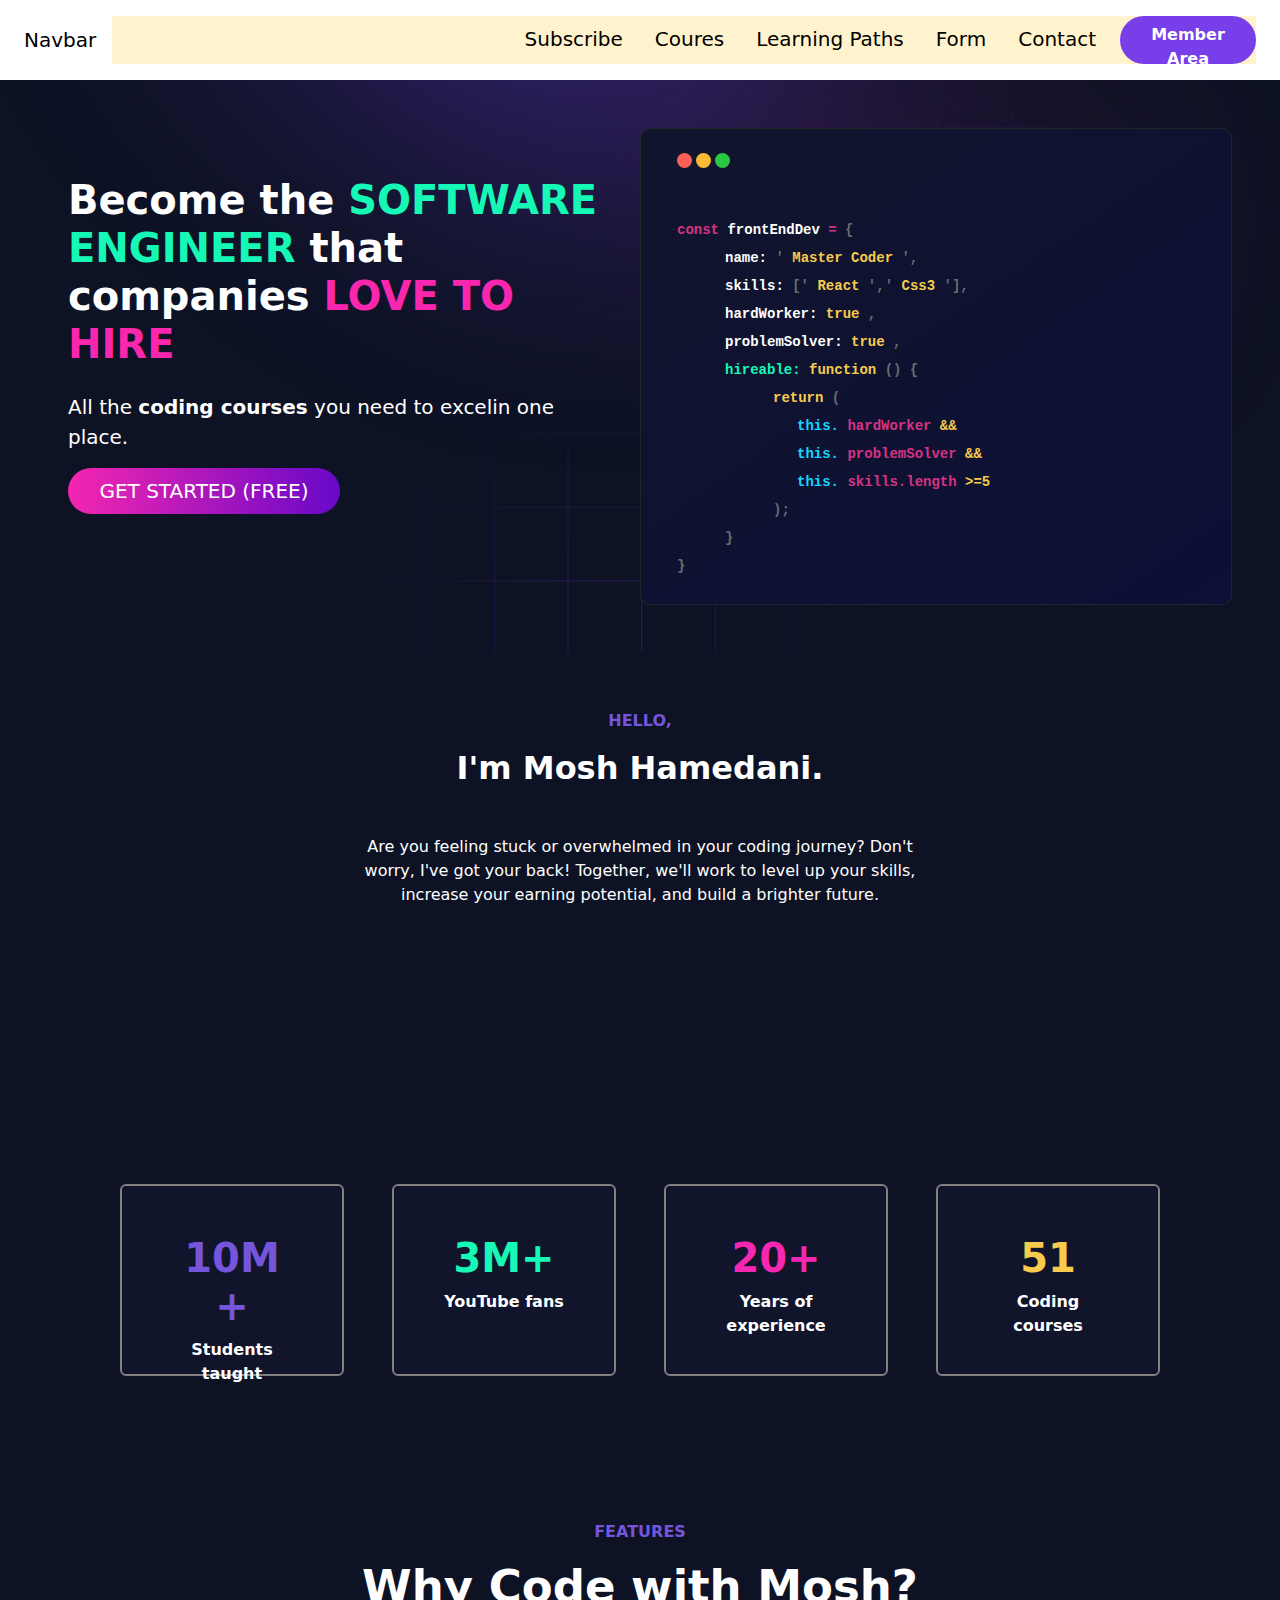
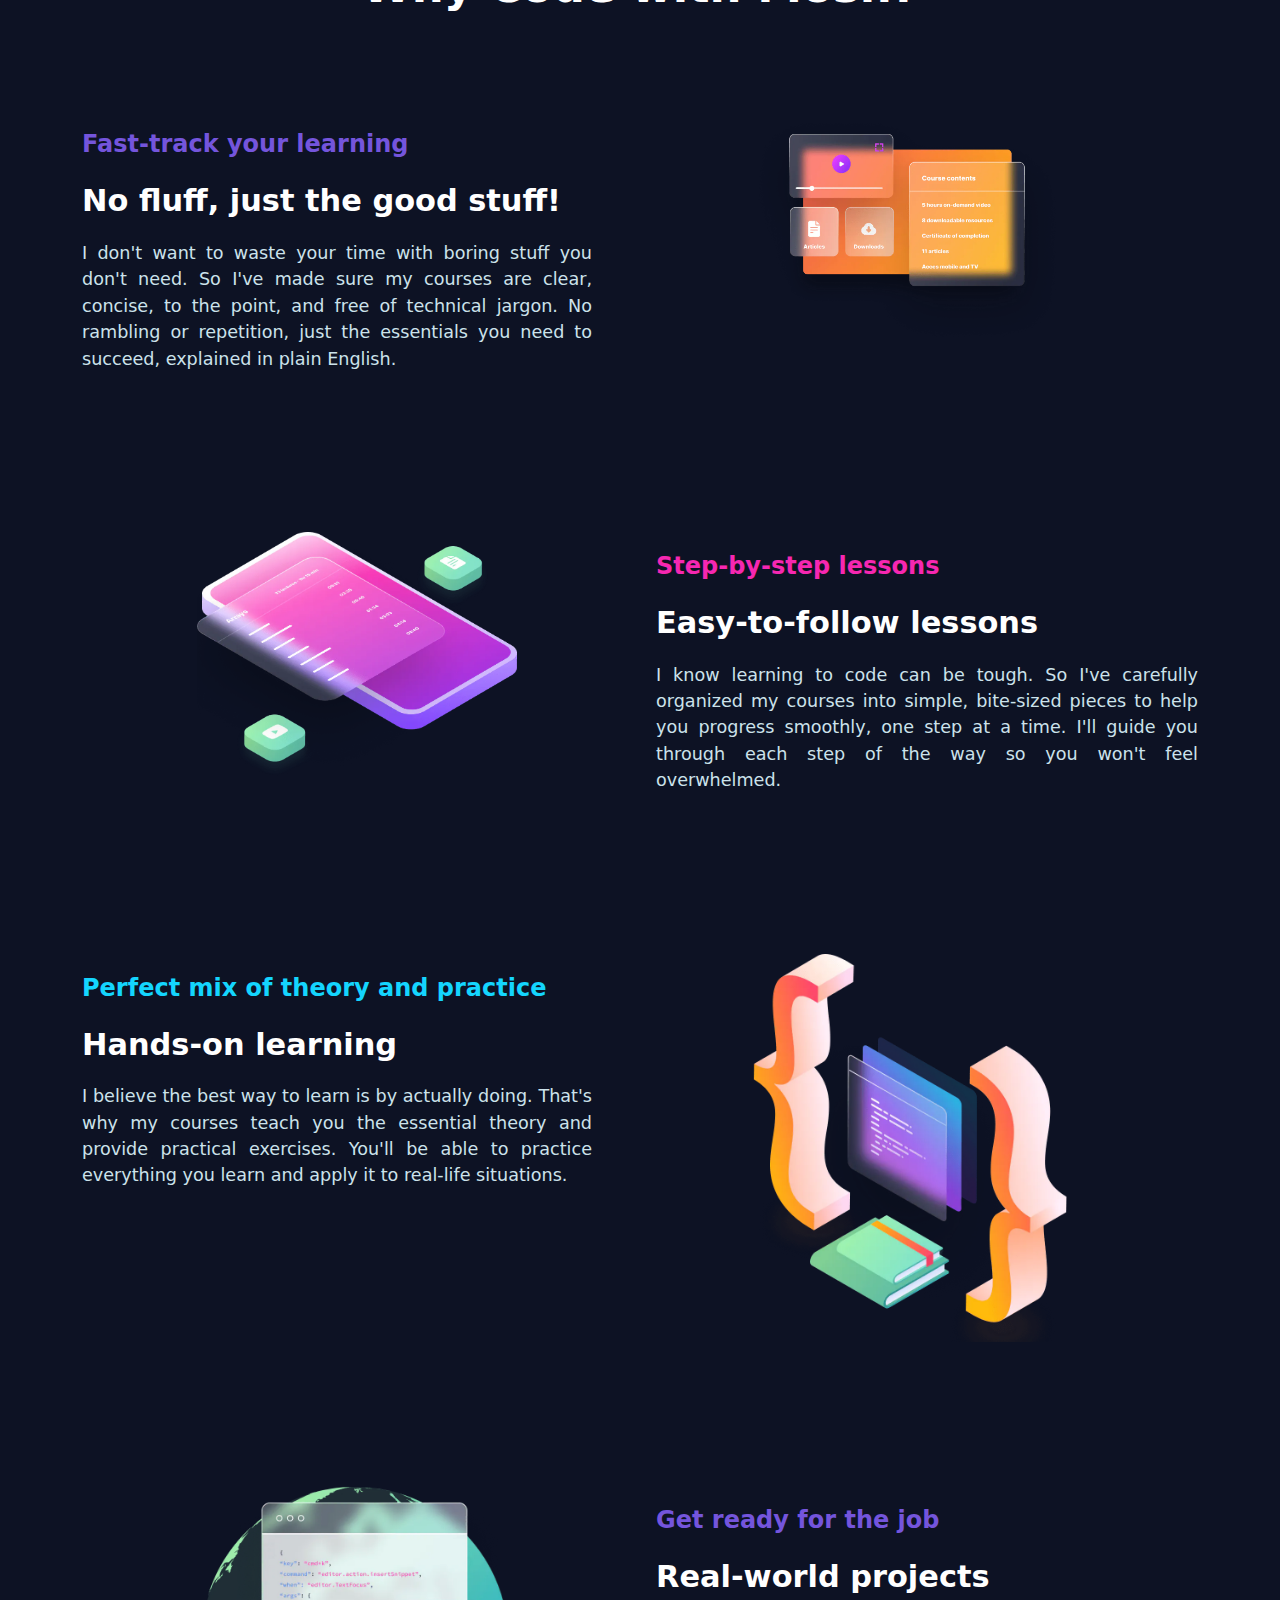
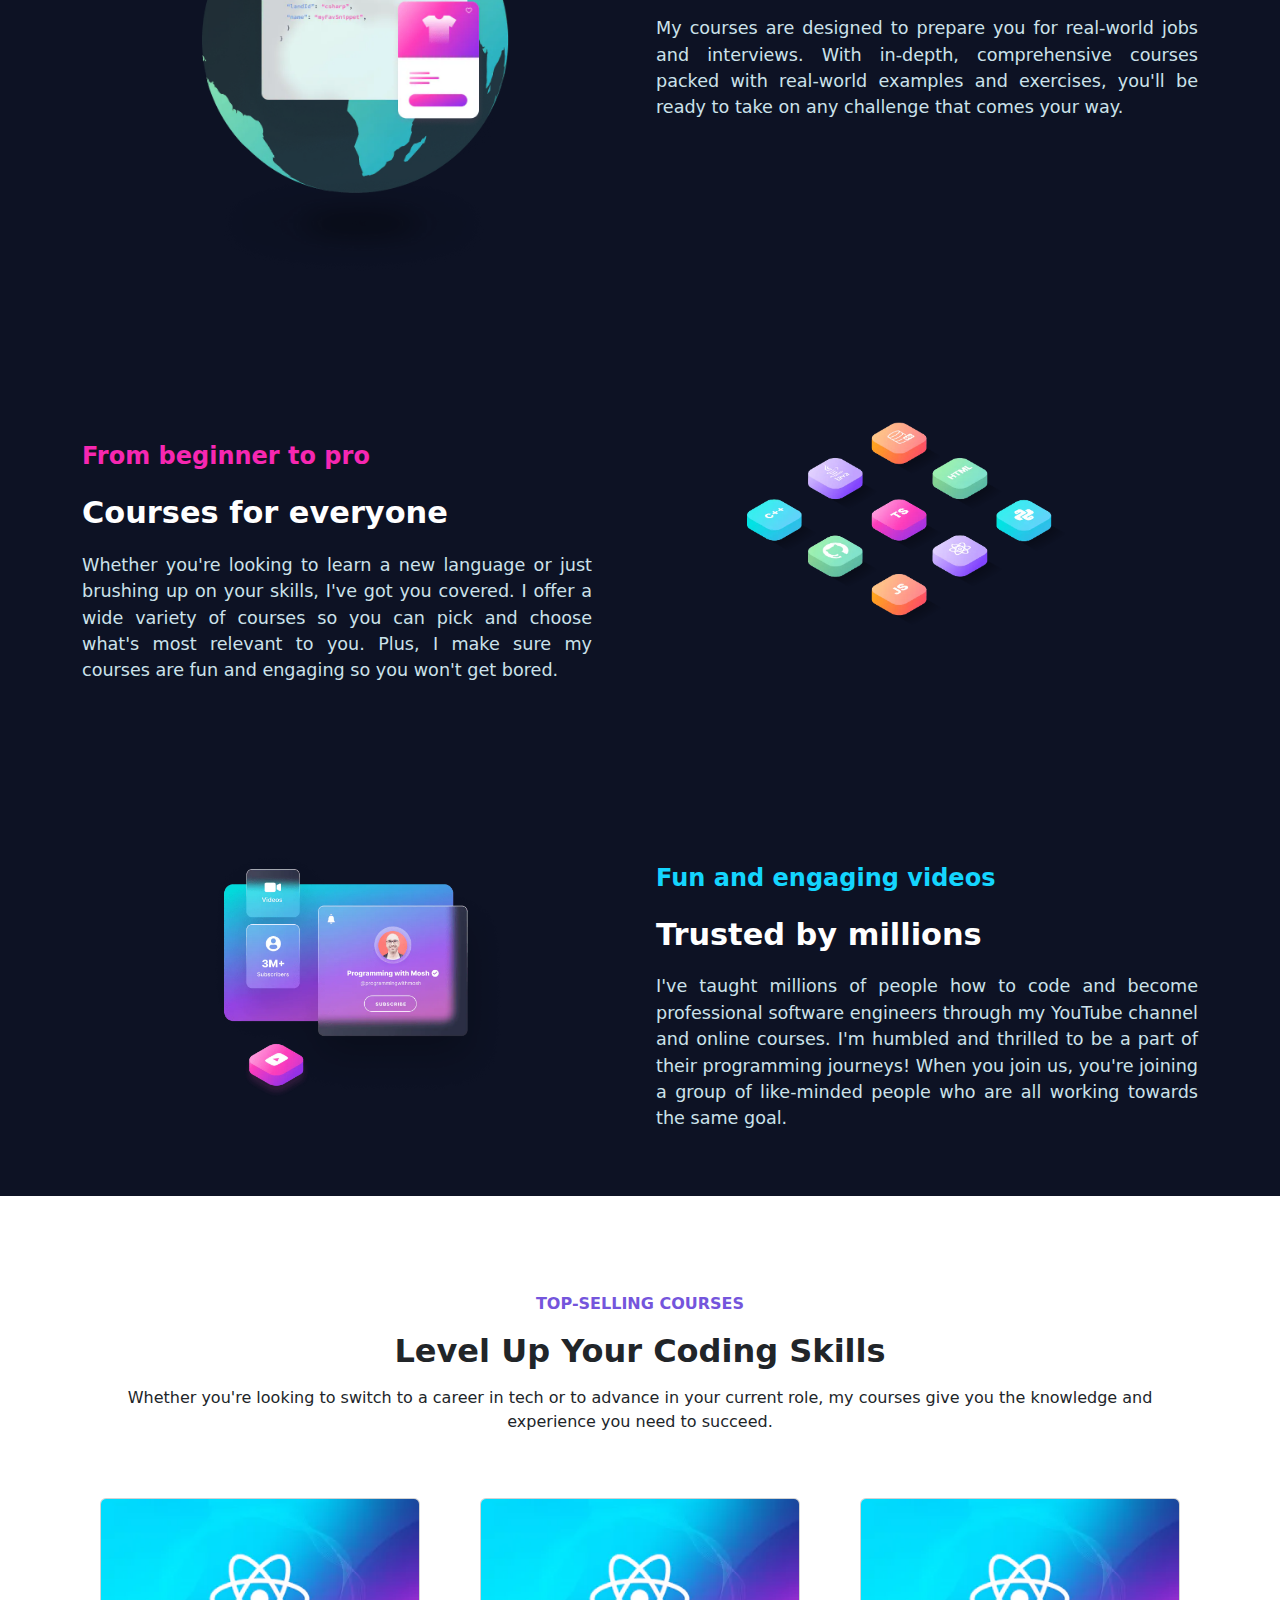
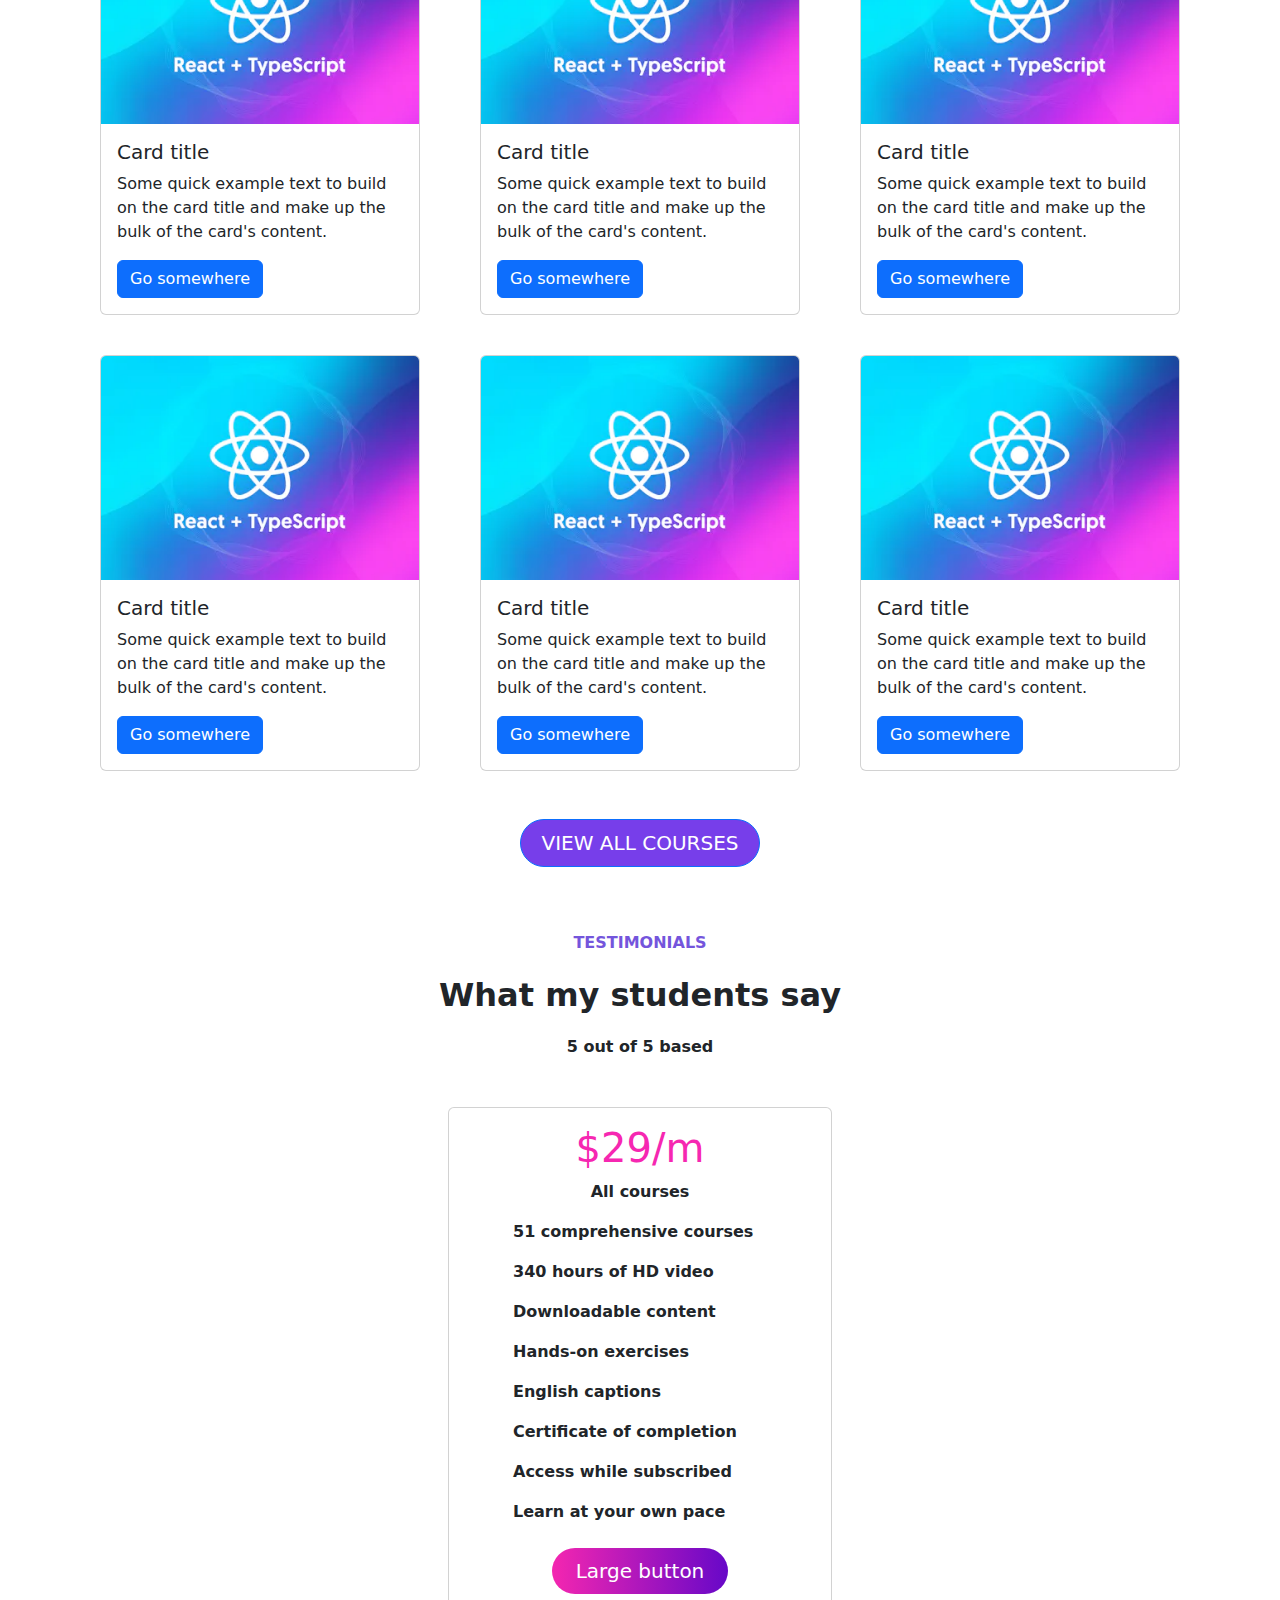
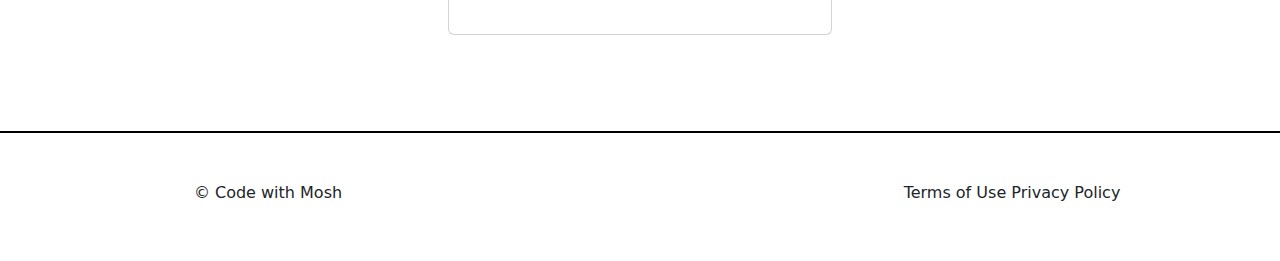
==== coding mosh/index.html @ eddb4b66 "Add files via upload" ====
<!DOCTYPE html>
<html lang="en">
  <head>
    <meta charset="UTF-8" />
    <meta name="viewport" content="width=device-width, initial-scale=1.0" />
    <title>Document</title>

    <link
      href="https://cdn.jsdelivr.net/npm/bootstrap@5.3.3/dist/css/bootstrap.min.css"
      rel="stylesheet"
      integrity="sha384-QWTKZyjpPEjISv5WaRU9OFeRpok6YctnYmDr5pNlyT2bRjXh0JMhjY6hW+ALEwIH"
      crossorigin="anonymous"
    />

    <link
      rel="stylesheet"
      href="https://cdnjs.cloudflare.com/ajax/libs/OwlCarousel2/2.3.4/assets/owl.carousel.min.css"
      integrity="sha512-tS3S5qG0BlhnQROyJXvNjeEM4UpMXHrQfTGmbQ1gKmelCxlSEBUaxhRBj/EFTzpbP4RVSrpEikbmdJobCvhE3g=="
      crossorigin="anonymous"
      referrerpolicy="no-referrer"
    />
    <link
      rel="stylesheet"
      href="https://cdnjs.cloudflare.com/ajax/libs/OwlCarousel2/2.3.4/assets/owl.theme.default.min.css"
      integrity="sha512-sMXtMNL1zRzolHYKEujM2AqCLUR9F2C4/05cdbxjjLSRvMQIciEPCQZo++nk7go3BtSuK9kfa/s+a4f4i5pLkw=="
      crossorigin="anonymous"
      referrerpolicy="no-referrer"
    />

    <link
      href="https://cdn.jsdelivr.net/npm/remixicon@4.3.0/fonts/remixicon.css"
      rel="stylesheet"
    />
    <link rel="stylesheet" href="style.css" />
  </head>
  <body>
    <section id="">
      <nav class="navbar navbar-expand-lg fs-5">
        <div class="container-fluid py-2 px-4">
          <a class="navbar-brand" href="#">Navbar</a>
          <button
            class="navbar-toggler"
            type="button"
            data-bs-toggle="collapse"
            data-bs-target="#navbarSupportedContent"
            aria-controls="navbarSupportedContent"
            aria-expanded="false"
            aria-label="Toggle navigation"
          >
            <span class="navbar-toggler-icon"></span>
          </button>
          <div
            class="collapse navbar-collapse bg-warning-subtle"
            id="navbarSupportedContent"
          >
            <ul class="navbar-nav ms-auto mb-2 mb-lg-0 gap-3">
              <li class="nav-item">
                <a
                  class="nav-link active text-black"
                  aria-current="page"
                  href="#"
                  >Subscribe</a
                >
              </li>
              <li class="nav-item">
                <a
                  class="nav-link active text-black"
                  aria-current="page"
                  href="#"
                  >Coures</a
                >
              </li>
              <li class="nav-item">
                <a
                  class="nav-link active text-black"
                  aria-current="page"
                  href="#"
                  >Learning Paths</a
                >
              </li>
              <li class="nav-item">
                <a
                  class="nav-link active text-black"
                  aria-current="page"
                  href="#"
                  >Form</a
                >
              </li>
              <li class="nav-item">
                <a
                  class="nav-link active text-black"
                  aria-current="page"
                  href="#"
                  >Contact</a
                >
              </li>
              <li class="nav-item">
                <button type="button" class="btn rounded-pill member fw-bold">
                  Member Area
                </button>
              </li>
            </ul>
          </div>
        </div>
      </nav>
    </section>

    <section id="home">
      <div class="container-fluid py-5">
        <div class="row px-5">
          <div class="col col-md-6">
            <div class="p-2 pt-5 pb-5 text-start">
              <h1 class="mb-4 fs text-white">
                Become the
                <span class="fw-bold SOFTWARE">SOFTWARE ENGINEER</span> that
                companies
                <span class="fw-bold love">LOVE TO HIRE</span>
              </h1>
              <p class="fs-5 text-white">
                All the <b>coding courses</b> you need to excelin one place.
              </p>
              <button
                type="button"
                class="btn btn-primary btn-lg rounded-pill GET"
              >
                GET STARTED (FREE)
              </button>
            </div>
          </div>
          <div class="col col-md-6 border border-dark">
            <div class="py-4 px-4 d-flex gap-1 circle">
              <div class="w-15 h-15 bg-1 rounded-circle"></div>
              <div class="w-15 h-15 bg-2 rounded-circle"></div>
              <div class="w-15 h-15 bg-3 rounded-circle"></div>
            </div>
            <div class="p-4">
              <code class="lh-lg fw-bolder">
                <div>
                  <span>const </span>
                  <span class="text-white">frontEndDev </span>
                  <span>= </span>
                  <span class="text-grey">{ </span>
                </div>
                <div>
                  <span class="text-white ps-5">name: </span>
                  <span class="text-grey">'</span>
                  <span class="text-orange">Master Coder </span>
                  <span class="text-grey">',</span>
                </div>
                <div>
                  <span class="text-white ps-5">skills: </span>
                  <span class="text-grey">['</span>
                  <span class="text-orange">React </span>
                  <span class="text-grey">','</span>
                  <span class="text-orange">Css3 </span>
                  <span class="text-grey">'],</span>
                </div>
                <div>
                  <span class="text-white ps-5">hardWorker:</span>
                  <span class="text-orange">true</span>
                  <span class="text-grey">,</span>
                </div>
                <div>
                  <span class="text-white ps-5">problemSolver:</span>
                  <span class="text-orange">true</span>
                  <span class="text-grey">,</span>
                </div>
                <div>
                  <span class="text-cyan ps-5">hireable:</span>
                  <span class="text-orange">function</span>
                  <span class="text-grey">() {</span>
                </div>
                <div class="ps-10">
                  <span class="text-orange">return</span>
                  <span class="text-grey">(</span>
                </div>
                <div class="ps-15">
                  <span class="text-sky">this.</span>
                  <span>hardWorker </span>
                  <span class="text-orange">&&</span>
                </div>
                <div class="ps-15">
                  <span class="text-sky">this.</span>
                  <span>problemSolver </span>
                  <span class="text-orange">&&</span>
                </div>
                <div class="ps-15">
                  <span class="text-sky">this.</span>
                  <span>skills.length </span>
                  <span class="text-orange">>=5</span>
                </div>
                <div class="ps-10">
                  <span class="text-grey">);</span>
                </div>
                <div class="ps-5">
                  <span class="text-grey">}</span>
                </div>
                <div>
                  <span class="text-grey">}</span>
                </div>
              </code>
            </div>
          </div>
        </div>
      </div>
    </section>

    <section id="second" class="py-5">
      <header class="text-center py-2">
        <div class="container">
          <span class="text-purple fw-bolder">HELLO,</span>
          <h2 class="my-3 fw-bolder text-white">I'm Mosh Hamedani.</h2>
          <div class="d-flex justify-content-center my-5">
            <p class="w-50 text-white">
              Are you feeling stuck or overwhelmed in your coding journey? Don't
              worry, I've got your back! Together, we'll work to level up your
              skills, increase your earning potential, and build a brighter
              future.
            </p>
          </div>
        </div>
      </header>
      <div class="mx-5 overflow-hidden object-fit-cover">
        <video
          src="https://res.cloudinary.com/codewithmosh/video/upload/v1685377456/promo-videos/website-intro.mp4"
          class="object-fit-cover w-100 h-100 controls"
          id="myVideo"
          autoplay
        ></video>

        <div class="m-5">
          <div class="row d-flex justify-content-center gap-5">
            <div class="card sat">
              <div class="card-bod text-center">
                <h5 class="card-title fs-1 text-purple fw-bolder">10M+</h5>
                <p class="card-text text-white fw-bolder">Students taught</p>
              </div>
            </div>
            <div class="card sat">
              <div class="card-bod text-center">
                <h5 class="card-title fs-1 text-cyan fw-bolder">3M+</h5>
                <p class="card-text text-white fw-bolder">YouTube fans</p>
              </div>
            </div>
            <div class="card sat">
              <div class="card-bod text-center">
                <h5 class="card-title fs-1 text-pink fw-bolder">20+</h5>
                <p class="card-text text-white fw-bolder">
                  Years of experience
                </p>
              </div>
            </div>
            <div class="card sat">
              <div class="card-bod text-center">
                <h5 class="card-title fs-1 fw-bolder text-orange">51</h5>
                <p class="card-text text-white fw-bolder">Coding courses</p>
              </div>
            </div>
          </div>
        </div>
      </div>
    </section>

    <section id="third">
      <div class="pt-5 mb-5">
        <div class="container text-center">
          <p class="text-purple fw-bolder">FEATURES</p>
          <h3 class="fw-bolder text-white Why">Why Code with Mosh?</h3>
        </div>
      </div>
      <div class="container">
        <div class="row text-center my-5">
          <div class="col text-start">
            <div class="py-5 text-1 taj">
              <p><i class="ri-time-line text-white fs-1"></i></p>
              <p class="text-purple fw-bolder fs-4">Fast-track your learning</p>
              <p class="text-white heading-second fw-bolder">
                No fluff, just the good stuff!
              </p>
              <p class="text-cyan2">
                I don't want to waste your time with boring stuff you don't
                need. So I've made sure my courses are clear, concise, to the
                point, and free of technical jargon. No rambling or repetition,
                just the essentials you need to succeed, explained in plain
                English.
              </p>
            </div>
          </div>
          <div class="col px-5 py-5">
            <img src="img/img-1.webp" alt="" class="img-3" />
          </div>
        </div>
      </div>
      <div class="container">
        <div class="row text-center my-5">
          <div class="col px-3 py-5 order-2">
            <img src="img/img-2.webp" alt="" class="img-2" />
          </div>
          <div class="col text-start order-first order-md-2">
            <div class="py-5 text-1 taj">
              <p><i class="ri-ancient-gate-line text-white fs-1"></i></p>
              <p class="text-pink fw-bolder fs-4">Step-by-step lessons</p>
              <p class="text-white heading-second fw-bolder">
                Easy-to-follow lessons
              </p>
              <p class="text-cyan2">
                I know learning to code can be tough. So I've carefully
                organized my courses into simple, bite-sized pieces to help you
                progress smoothly, one step at a time. I'll guide you through
                each step of the way so you won't feel overwhelmed.
              </p>
            </div>
          </div>
        </div>
      </div>
      <div class="container">
        <div class="row text-center my-5">
          <div class="col text-start">
            <div class="py-5 text-1 taj">
              <p><i class="ri-verified-badge-fill text-white fs-1"></i></p>
              <p class="text-sky fw-bolder fs-4">
                Perfect mix of theory and practice
              </p>
              <p class="text-white heading-second fw-bolder">
                Hands-on learning
              </p>
              <p class="text-cyan2">
                I believe the best way to learn is by actually doing. That's why
                my courses teach you the essential theory and provide practical
                exercises. You'll be able to practice everything you learn and
                apply it to real-life situations.
              </p>
            </div>
          </div>
          <div class="col px-5 py-5">
            <img src="img/img-3.webp" alt="" class="img-3" />
          </div>
        </div>
      </div>
      <div class="container">
        <div class="row text-center my-5">
          <div class="col px-3 py-5">
            <img src="img/img-4.webp" alt="" class="img-4" />
          </div>
          <div class="col text-start order-first order-md-2">
            <div class="py-5 text-1 taj">
              <p><i class="ri-code-box-fill text-white fs-1"></i></p>
              <p class="text-purple fw-bolder fs-4">Get ready for the job</p>
              <p class="text-white heading-second fw-bolder">
                Real-world projects
              </p>
              <p class="text-cyan2">
                My courses are designed to prepare you for real-world jobs and
                interviews. With in-depth, comprehensive courses packed with
                real-world examples and exercises, you'll be ready to take on
                any challenge that comes your way.
              </p>
            </div>
          </div>
        </div>
      </div>
      <div class="container">
        <div class="row text-center my-5">
          <div class="col text-start">
            <div class="py-5 text-1 pad-x taj">
              <p><i class="ri-honour-fill text-white fs-1"></i></p>
              <p class="text-pink fw-bolder fs-4">From beginner to pro</p>
              <p class="text-white heading-second fw-bolder">
                Courses for everyone
              </p>
              <p class="text-cyan2">
                Whether you're looking to learn a new language or just brushing
                up on your skills, I've got you covered. I offer a wide variety
                of courses so you can pick and choose what's most relevant to
                you. Plus, I make sure my courses are fun and engaging so you
                won't get bored.
              </p>
            </div>
          </div>
          <div class="col px-5 py-5">
            <img src="img/img-5.webp" alt="" class="img-3" />
          </div>
        </div>
      </div>
      <div class="container">
        <div class="row text-center my-5">
          <div class="col px-3 py-5">
            <img src="img/img-6.webp" alt="" class="img-4" />
          </div>
          <div class="col text-start order-first order-md-2">
            <div class="py-5 text-1 taj">
              <p><i class="ri-color-filter-fill text-white fs-1"></i></p>
              <p class="text-sky fw-bolder fs-4">Fun and engaging videos</p>
              <p class="text-white heading-second fw-bolder">
                Trusted by millions
              </p>
              <p class="text-cyan2">
                I've taught millions of people how to code and become
                professional software engineers through my YouTube channel and
                online courses. I'm humbled and thrilled to be a part of their
                programming journeys! When you join us, you're joining a group
                of like-minded people who are all working towards the same goal.
              </p>
            </div>
          </div>
        </div>
      </div>
    </section>

    <section>
      <header class="text-center py-5">
        <div class="container">
          <span class="text-purple fw-bolder">TOP-SELLING COURSES</span>
          <h2 class="my-3 fw-bolder">Level Up Your Coding Skills</h2>
          <p class="">
            Whether you're looking to switch to a career in tech or to advance
            in your current role, my courses give you the knowledge and
            experience you need to succeed.
          </p>
        </div>
      </header>
      <div class="container">
        <div class="row mb-3">
          <div class="col d-flex justify-content-center mb-4">
            <div class="card" style="width: 20rem">
              <img src="img/react.webp" class="card-img-top" alt="..." />
              <div class="card-body">
                <h5 class="card-title">Card title</h5>
                <p class="card-text">
                  Some quick example text to build on the card title and make up
                  the bulk of the card's content.
                </p>
                <a href="#" class="btn btn-primary">Go somewhere</a>
              </div>
            </div>
          </div>

          <div class="col d-flex justify-content-center mb-4">
            <div class="card" style="width: 20rem">
              <img src="img/react.webp" class="card-img-top" alt="..." />
              <div class="card-body">
                <h5 class="card-title">Card title</h5>
                <p class="card-text">
                  Some quick example text to build on the card title and make up
                  the bulk of the card's content.
                </p>
                <a href="#" class="btn btn-primary">Go somewhere</a>
              </div>
            </div>
          </div>

          <div class="col d-flex justify-content-center mb-4">
            <div class="card" style="width: 20rem">
              <img src="img/react.webp" class="card-img-top" alt="..." />
              <div class="card-body">
                <h5 class="card-title">Card title</h5>
                <p class="card-text">
                  Some quick example text to build on the card title and make up
                  the bulk of the card's content.
                </p>
                <a href="#" class="btn btn-primary">Go somewhere</a>
              </div>
            </div>
          </div>
        </div>
        <div class="row mb-4">
          <div class="col d-flex justify-content-center mb-4">
            <div class="card" style="width: 20rem">
              <img src="img/react.webp" class="card-img-top" alt="..." />
              <div class="card-body">
                <h5 class="card-title">Card title</h5>
                <p class="card-text">
                  Some quick example text to build on the card title and make up
                  the bulk of the card's content.
                </p>
                <a href="#" class="btn btn-primary">Go somewhere</a>
              </div>
            </div>
          </div>

          <div class="col d-flex justify-content-center mb-4">
            <div class="card" style="width: 20rem">
              <img src="img/react.webp" class="card-img-top" alt="..." />
              <div class="card-body">
                <h5 class="card-title">Card title</h5>
                <p class="card-text">
                  Some quick example text to build on the card title and make up
                  the bulk of the card's content.
                </p>
                <a href="#" class="btn btn-primary">Go somewhere</a>
              </div>
            </div>
          </div>

          <div class="col d-flex justify-content-center mb-4">
            <div class="card" style="width: 20rem">
              <img src="img/react.webp" class="card-img-top" alt="..." />
              <div class="card-body">
                <h5 class="card-title">Card title</h5>
                <p class="card-text">
                  Some quick example text to build on the card title and make up
                  the bulk of the card's content.
                </p>
                <a href="#" class="btn btn-primary">Go somewhere</a>
              </div>
            </div>
          </div>
        </div>
      </div>
      <div class="container text-center mt-4">
        <button type="button" class="btn btn-primary btn-lg rounded-pill bg-4">
          VIEW ALL COURSES
        </button>
        <p></p>
      </div>
    </section>

    <section class="py-5">
      <div class="div text-center">
        <p class="text-purple fw-bolder">TESTIMONIALS</p>
        <p class="fs-2 fw-bolder">What my students say</p>
        <p class="fw-bolder">
          <i class="ri-star-fill"></i><i class="ri-star-fill"></i
          ><i class="ri-star-fill"></i><i class="ri-star-fill"></i
          ><i class="ri-star-fill"></i> 5 out of 5 based
        </p>
      </div>
      <div class="container">
        <div class="owl-carousel owl-theme text-center">
          <div class="item">
            <div class="card" style="width: 22rem">
              <img
                src="https://images.pexels.com/photos/331684/pexels-photo-331684.jpeg?auto=compress&cs=tinysrgb&w=1260&h=750&dpr=1"
                class="card-img-top"
                alt="..."
              />
            </div>
          </div>
          <div class="item">
            <div class="card" style="width: 22rem">
              <img
                src="https://images.pexels.com/photos/5052854/pexels-photo-5052854.jpeg?auto=compress&cs=tinysrgb&w=1260&h=750&dpr=1"
                class="card-img-top"
                alt="..."
              />
            </div>
          </div>
          <div class="item">
            <div class="card" style="width: 22rem">
              <img
                src="https://images.pexels.com/photos/3822337/pexels-photo-3822337.png?auto=compress&cs=tinysrgb&w=1260&h=750&dpr=1"
                class="card-img-top"
                alt="..."
              />
            </div>
          </div>
          <div class="item">
            <div class="card" style="width: 22rem">
              <img
                src="https://images.pexels.com/photos/331684/pexels-photo-331684.jpeg?auto=compress&cs=tinysrgb&w=1260&h=750&dpr=1"
                class="card-img-top"
                alt="..."
              />
            </div>
          </div>
          <div class="item">
            <div class="card" style="width: 22rem">
              <img
                src="https://images.pexels.com/photos/331684/pexels-photo-331684.jpeg?auto=compress&cs=tinysrgb&w=1260&h=750&dpr=1"
                class="card-img-top"
                alt="..."
              />
            </div>
          </div>
          <div class="item">
            <div class="card" style="width: 22rem">
              <img
                src="https://images.pexels.com/photos/5052854/pexels-photo-5052854.jpeg?auto=compress&cs=tinysrgb&w=1260&h=750&dpr=1"
                class="card-img-top"
                alt="..."
              />
            </div>
          </div>
          <div class="item">
            <div class="card" style="width: 22rem">
              <img
                src="https://images.pexels.com/photos/3822337/pexels-photo-3822337.png?auto=compress&cs=tinysrgb&w=1260&h=750&dpr=1"
                class="card-img-top"
                alt="..."
              />
            </div>
          </div>
          <div class="item">
            <div class="card" style="width: 22rem">
              <img
                src="https://images.pexels.com/photos/331684/pexels-photo-331684.jpeg?auto=compress&cs=tinysrgb&w=1260&h=750&dpr=1"
                class="card-img-top"
                alt="..."
              />
            </div>
          </div>
        </div>
      </div>

      <div class="div mt-5">
        <div class="container d-flex justify-content-center mt-5 mb-5 px-5">
          <div class="card" style="width: 24rem; height: 33rem">
            <div class="card-body fw-bolder">
              <h5 class="card-title fs-1 text-center text-pink">$29/m</h5>
              <p class="text-center">All courses</p>

              <div class="card-text px-5">
                <p>51 comprehensive courses</p>
                <p>340 hours of HD video</p>
                <p>Downloadable content</p>
                <p>Hands-on exercises</p>
                <p>English captions</p>
                <p>Certificate of completion</p>
                <p>Access while subscribed</p>
                <p>Learn at your own pace</p>
              </div>
              <div class="d-flex justify-content-center mt-4">
                <button
                  type="button"
                  class="btn SUBSCRIBE rounded-pill btn-lg text-white"
                >
                  Large button
                </button>
              </div>
            </div>
          </div>
        </div>
      </div>
    </section>

    <section id="footer">
      <div class="container p-4">
        <div
          class="row d-flex justify-content-center align-content-center text-center"
        >
          <div class="col py-3 mt-2"><p>© Code with Mosh</p></div>
          <div class="col social py-3 gap-5">
            <a href=""><i class="ri-linkedin-box-fill"></i></a>
            <a href=""><i class="ri-instagram-fill"></i></a>
            <a href=""><i class="ri-github-fill"></i> </a>
          </div>
          <div class="col py-3 mt-2">
            <span>Terms of Use</span>
            <span>Privacy Policy</span>
          </div>
        </div>
      </div>
    </section>

    <script
      src="https://cdn.jsdelivr.net/npm/bootstrap@5.3.3/dist/js/bootstrap.bundle.min.js"
      integrity="sha384-YvpcrYf0tY3lHB60NNkmXc5s9fDVZLESaAA55NDzOxhy9GkcIdslK1eN7N6jIeHz"
      crossorigin="anonymous"
    ></script>
    <script
      src="https://cdnjs.cloudflare.com/ajax/libs/jquery/3.7.1/jquery.min.js"
      integrity="sha512-v2CJ7UaYy4JwqLDIrZUI/4hqeoQieOmAZNXBeQyjo21dadnwR+8ZaIJVT8EE2iyI61OV8e6M8PP2/4hpQINQ/g=="
      crossorigin="anonymous"
      referrerpolicy="no-referrer"
    ></script>
    <script>
      $(".owl-carousel").owlCarousel({
        loop: true,
        margin: 10,
        nav: true,
        responsive: {
          0: {
            items: 1,
          },
          600: {
            items: 2,
          },
          1000: {
            items: 2,
          },
        },
      });
    </script>
    <script
      src="https://cdnjs.cloudflare.com/ajax/libs/OwlCarousel2/2.3.4/owl.carousel.min.js"
      integrity="sha512-bPs7Ae6pVvhOSiIcyUClR7/q2OAsRiovw4vAkX+zJbw3ShAeeqezq50RIIcIURq7Oa20rW2n2q+fyXBNcU9lrw=="
      crossorigin="anonymous"
      referrerpolicy="no-referrer"
    ></script>
    <script>
      $(document).ready(function () {
        $(".owl-carousel").owlCarousel();
      });
    </script>
  </body>
</html>
---- coding mosh/style.css ----
.w-15 {
  width: 15px;
}
.h-15 {
  height: 15px;
}

#home {
  width: 100%;
  height: 100%;
  background-color: #0d1224;
  background-image: url(bg-grid-lighter.4c1e8196.svg);
  background-repeat: no-repeat;
  background-attachment: fixed;
  background-position: center;
}

#second {
  /* background-color: lightgray; */
}
#second {
  background-color: #0d1224;
}
#third {
  background-color: #0d1224;
}
.sat {
  width: 14rem;
  height: 12rem;
  padding: 3rem;
  border: 2px solid gray;
  background-color: #11152c;
  /* border-top: 5px solid
    linear-gradient(
      145deg,
      rgba(17, 21, 44, 1) 0%,
      rgba(127, 67, 250, 1) 48%,
      rgba(17, 21, 44, 1) 100%
    ) !important; */
}
.circle {
  /* border-bottom: 2px solid #14d5fe; */
}

.GET {
  width: 17rem;
  border: none;
  background: rgb(244, 38, 176);
  background: linear-gradient(
    90deg,
    rgba(244, 38, 176, 1) 0%,
    rgba(103, 8, 200, 1) 100%
  );
}
.SUBSCRIBE {
  width: 11rem;
  border: none;
  background: rgb(244, 38, 176);
  background: linear-gradient(
    90deg,
    rgba(244, 38, 176, 1) 0%,
    rgba(103, 8, 200, 1) 100%
  );
}
.taj {
  text-align: justify;
}
.border-dark {
  /* border: 2px solid red !important; */
  background: rgb(17, 21, 44);
  background: linear-gradient(
    145deg,
    rgba(17, 21, 44, 1) 0%,
    rgba(12, 15, 54, 1) 100%
  );
  border-radius: 2%;
}
/* img */
.img-1 {
  width: 500px;
}
.img-2 {
  width: 320px;
}

.img-3 {
  width: 320px;
}
.img-4 {
  width: 310px;
}
.bg-1 {
  background-color: #fc5f56;
}
.bg-2 {
  background-color: #fbbb34;
}
.bg-3 {
  background-color: #29c842;
}
.bg-4 {
  background-color: #773eea;
}
.ri-time-line {
  color: #a679ff;
}
#footer {
  border-top: 2px solid #000000;
}
.social i {
  font-size: 2rem;
}
.social a {
  text-decoration: none;
}
.fs {
  /* font-size: 20px; */
  font-weight: 800;
}
.SOFTWARE {
  color: #16f8b6;
}
.love {
  color: #f926ae;
}
.bg-4 {
  width: 15rem;
  background-color: #773eea;
}
.text-pink {
  color: #f627b1;
}
.text-orange {
  color: #f7cb4e;
}
.text-grey {
  color: #666d6e;
}
.text-cyan {
  color: #16f8b6 !important;
}
.text-sky {
  color: #14d5fe;
}
.text-purple {
  color: #7455dc;
}
.text-cyan2 {
  color: #cce2eb !important;
}
.text-cyan2 {
  font-size: 1.1rem;
  font-weight: 500;
}
.member {
  color: white;
  height: 3rem;
  width: 8.5rem;
  background-color: #773eea !important;
}
.heading-second {
  font-size: 1.9rem;
}
/*  fs */
.ps-10 {
  padding-left: 6rem;
}
.ps-15 {
  padding-left: 7.5rem;
}
.Why {
  font-size: 45px;
}
@media (min-width: 320px) and (max-width: 480px) {
  .text-1 {
    padding: 0px 40px;
    text-align: justify;
  }
  .img-1 {
    width: 370px;
  }
  .fs {
    font-size: 38px;
  }
  .w-50 {
    width: 400px !important;
    text-align: justify;
    padding: 0px 39px;
  }
  .Why {
    font-size: 32px;
  }
  .pad-x {
    padding: 40px;
  }
}
@media (min-width: 480px) and (max-width: 768) {
  .img-3 {
    margin-top: 130px !important;
  }
}
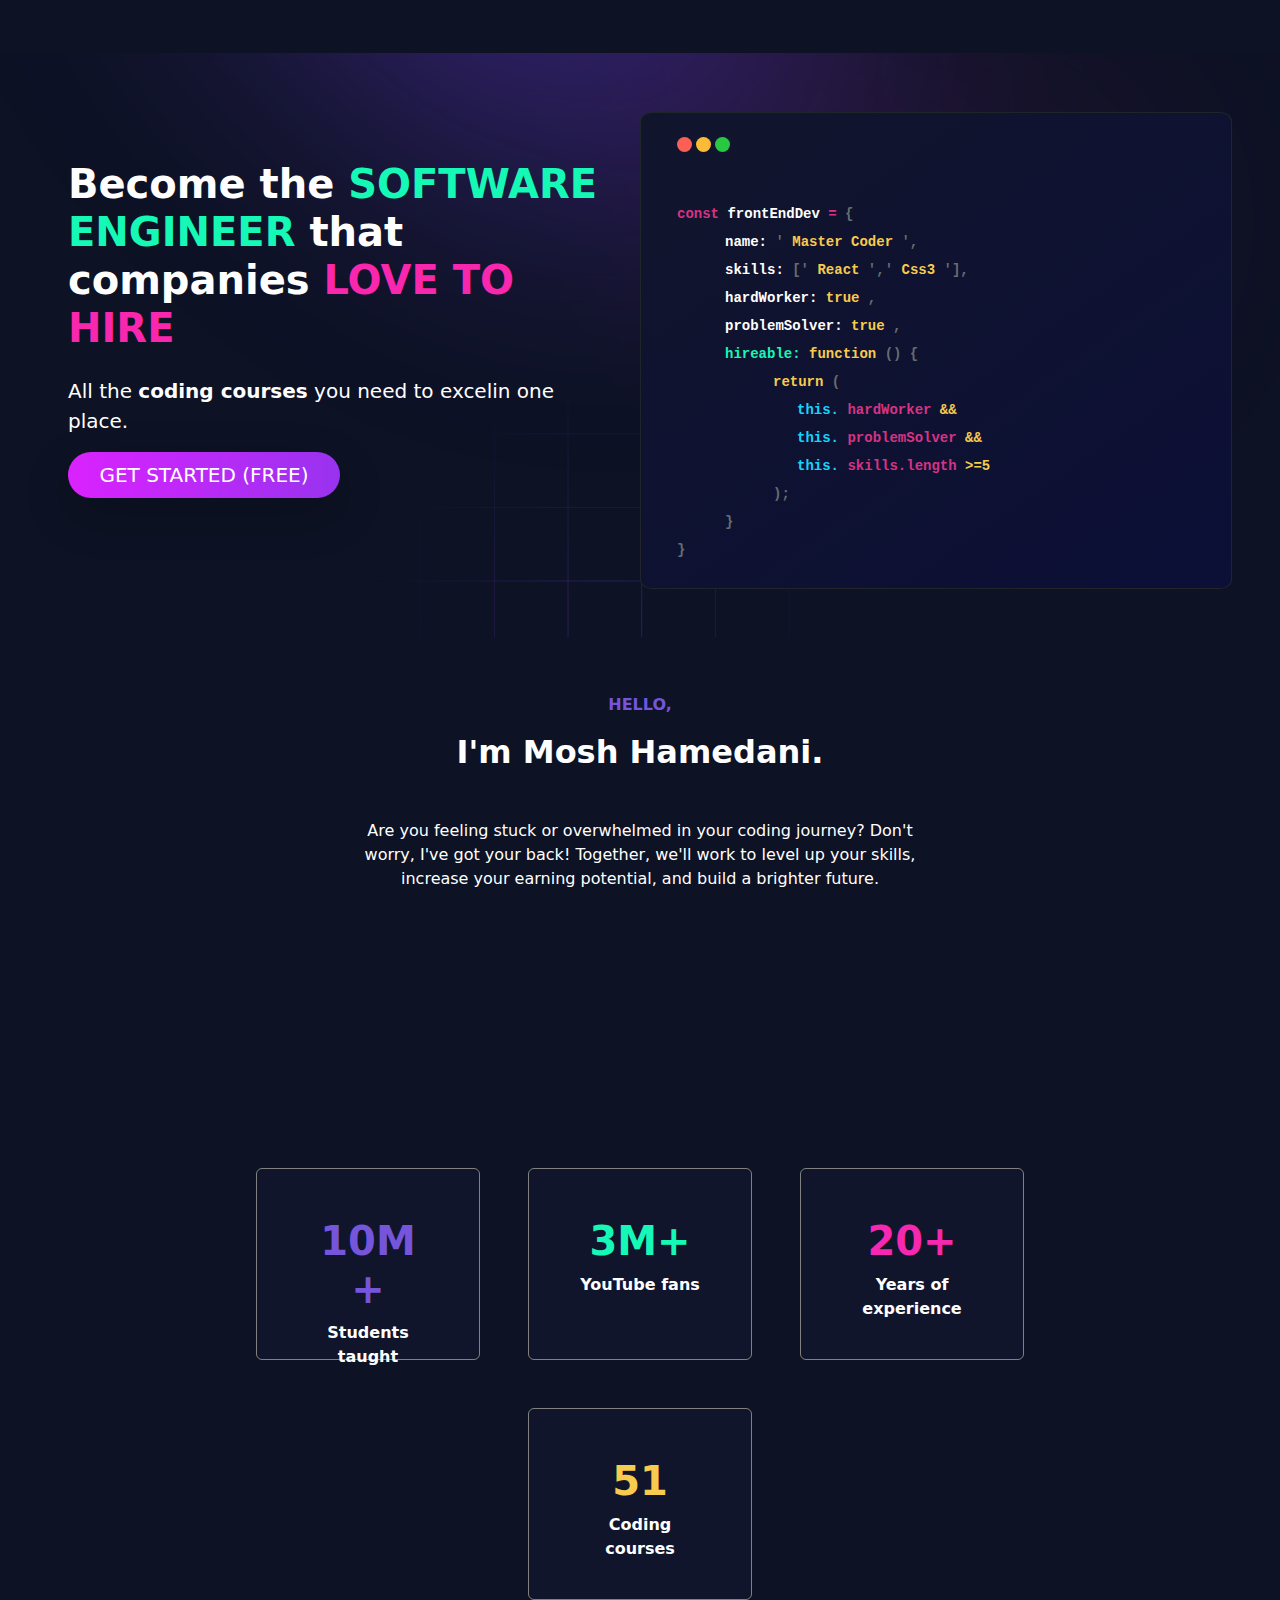
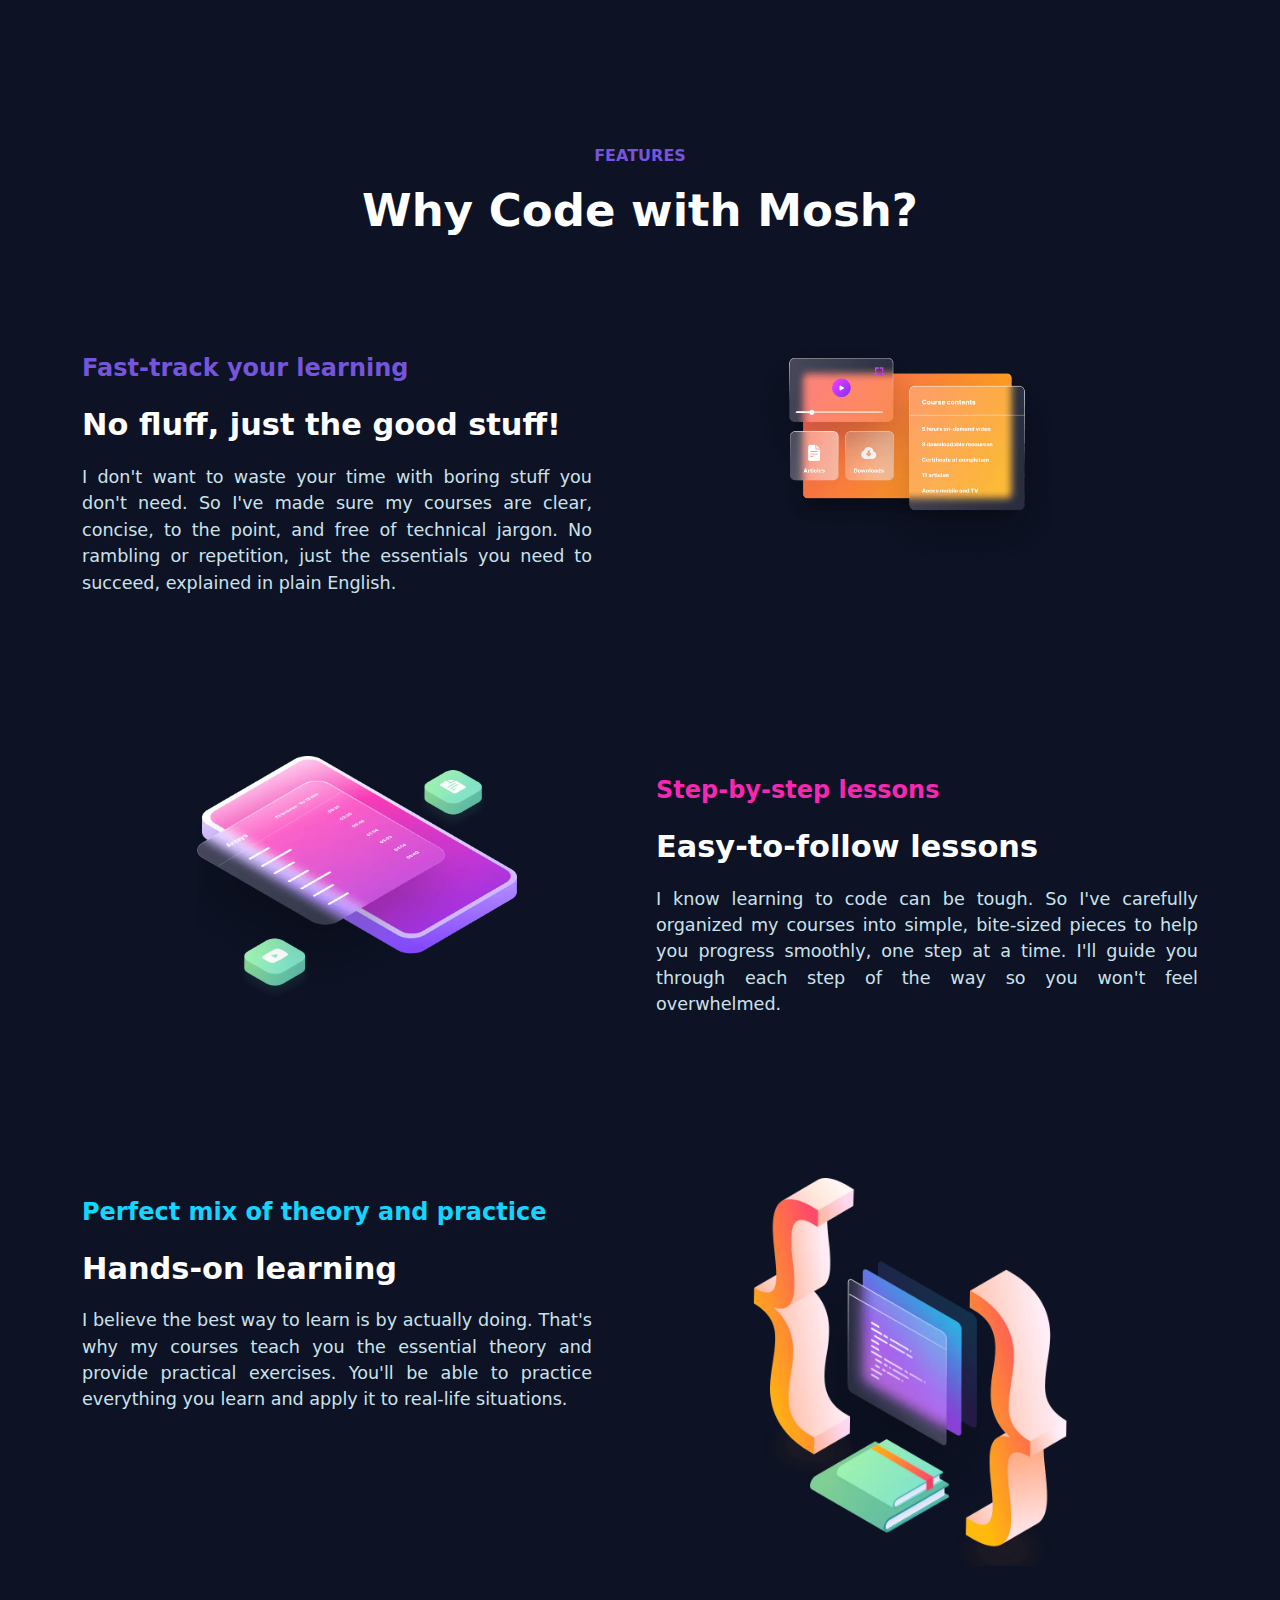
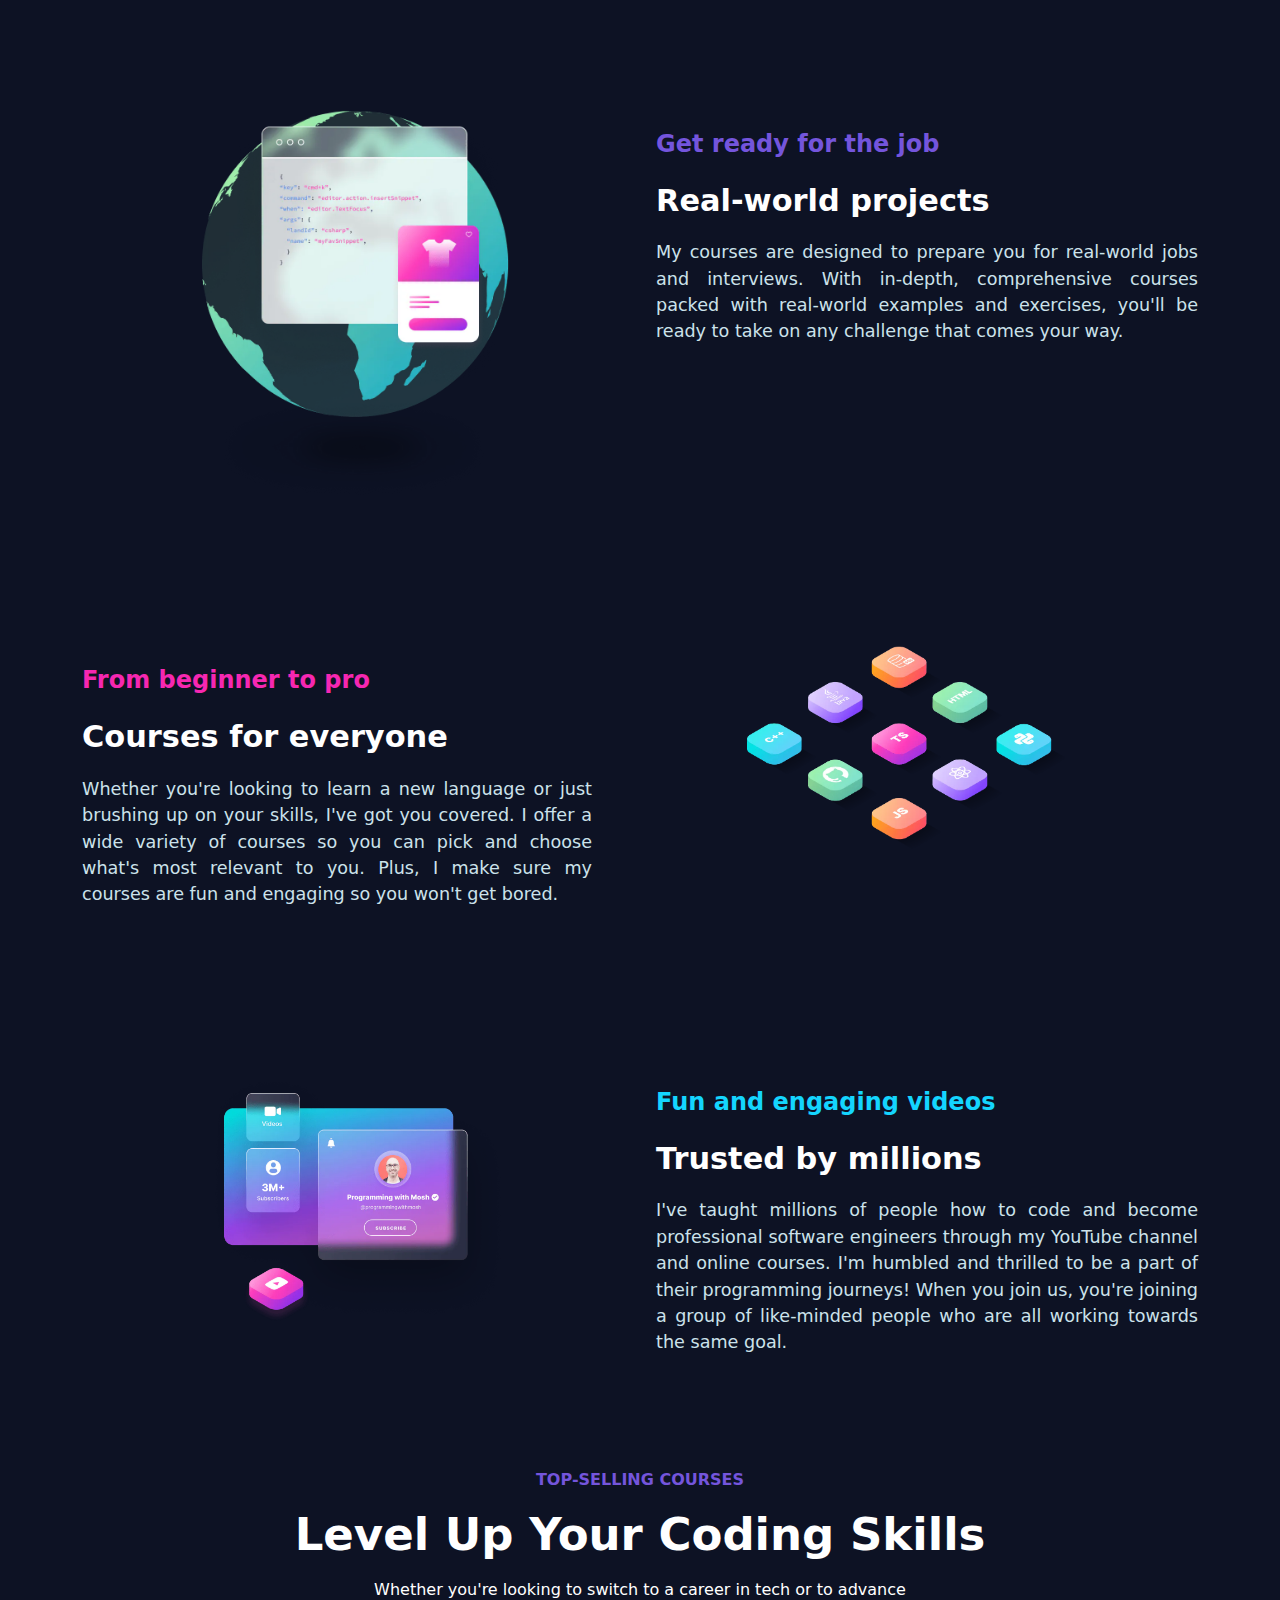
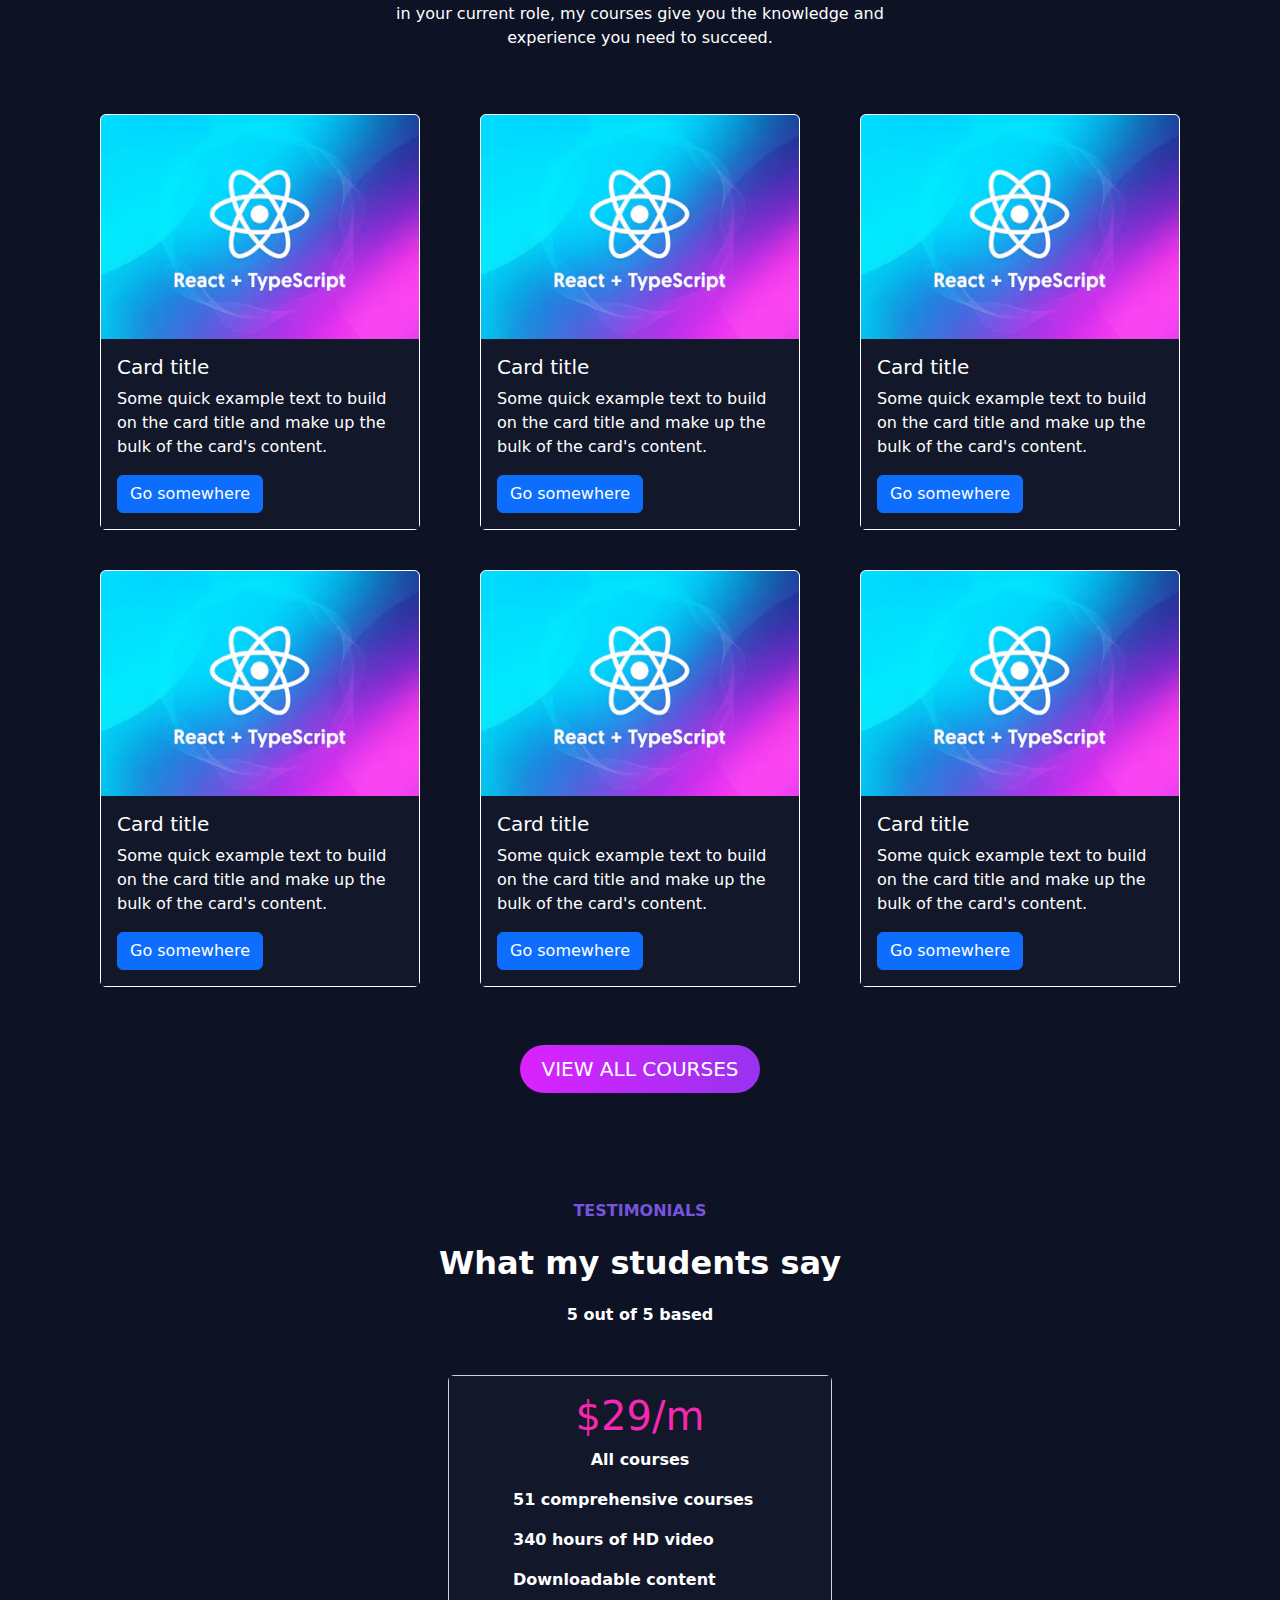
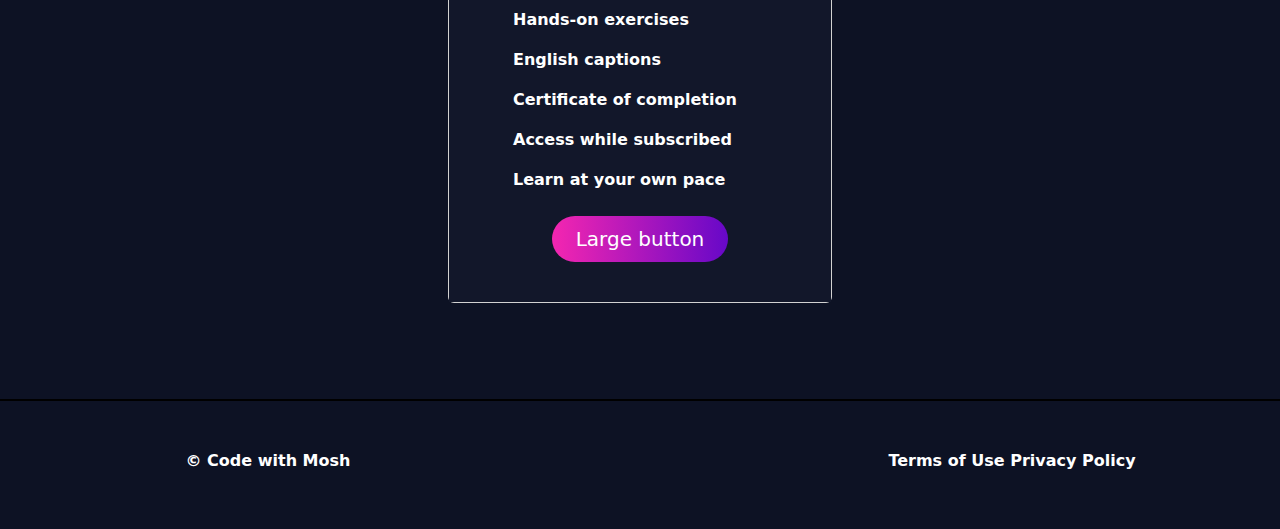
==== commit b8f482b5: "Add files via upload" ====
--- a/coding mosh/index.html
+++ b/coding mosh/index.html
@@ -3,7 +3,7 @@
   <head>
     <meta charset="UTF-8" />
     <meta name="viewport" content="width=device-width, initial-scale=1.0" />
-    <title>Document</title>
+    <title>CODING</title>
 
     <link
       href="https://cdn.jsdelivr.net/npm/bootstrap@5.3.3/dist/css/bootstrap.min.css"
@@ -35,74 +35,74 @@
   </head>
   <body>
     <section id="">
-      <nav class="navbar navbar-expand-lg fs-5">
-        <div class="container-fluid py-2 px-4">
-          <a class="navbar-brand" href="#">Navbar</a>
-          <button
-            class="navbar-toggler"
-            type="button"
-            data-bs-toggle="collapse"
-            data-bs-target="#navbarSupportedContent"
-            aria-controls="navbarSupportedContent"
-            aria-expanded="false"
-            aria-label="Toggle navigation"
-          >
-            <span class="navbar-toggler-icon"></span>
-          </button>
-          <div
-            class="collapse navbar-collapse bg-warning-subtle"
-            id="navbarSupportedContent"
-          >
-            <ul class="navbar-nav ms-auto mb-2 mb-lg-0 gap-3">
-              <li class="nav-item">
-                <a
-                  class="nav-link active text-black"
-                  aria-current="page"
-                  href="#"
-                  >Subscribe</a
-                >
-              </li>
-              <li class="nav-item">
-                <a
-                  class="nav-link active text-black"
-                  aria-current="page"
-                  href="#"
-                  >Coures</a
-                >
-              </li>
-              <li class="nav-item">
-                <a
-                  class="nav-link active text-black"
-                  aria-current="page"
-                  href="#"
-                  >Learning Paths</a
-                >
-              </li>
-              <li class="nav-item">
-                <a
-                  class="nav-link active text-black"
-                  aria-current="page"
-                  href="#"
-                  >Form</a
-                >
-              </li>
-              <li class="nav-item">
-                <a
-                  class="nav-link active text-black"
-                  aria-current="page"
-                  href="#"
-                  >Contact</a
-                >
-              </li>
-              <li class="nav-item">
-                <button type="button" class="btn rounded-pill member fw-bold">
-                  Member Area
-                </button>
-              </li>
-            </ul>
-          </div>
-        </div>
-      </nav>
+      <div class="position-relative">
+        <nav class="navbar navbar-expand-lg fs-5 position-absolute">
+          <div class="container-fluid py-2 px-4">
+            <!-- <a class="navbar-brand text-white px-5" href="#">logo</a> -->
+
+            <!-- <button
+              class="navbar-toggler"
+              type="button"
+              data-bs-toggle="collapse"
+              data-bs-target="#navbarSupportedContent"
+              aria-controls="navbarSupportedContent"
+              aria-expanded="false"
+              aria-label="Toggle navigation"
+            >
+              <span class="navbar-toggler-icon"></span>
+            </button>
+            <div class="collapse navbar-collapse" id="navbarSupportedContent">
+              <ul class="navbar-nav ms-auto mb-2 mb-lg-0 gap-3">
+                <li class="nav-item">
+                  <a
+                    class="nav-link active text-black"
+                    aria-current="page"
+                    href="#"
+                    >Subscribe</a
+                  >
+                </li>
+                <li class="nav-item">
+                  <a
+                    class="nav-link active text-black"
+                    aria-current="page"
+                    href="#"
+                    >Coures</a
+                  >
+                </li>
+                <li class="nav-item">
+                  <a
+                    class="nav-link active text-black"
+                    aria-current="page"
+                    href="#"
+                    >Learning Paths</a
+                  >
+                </li>
+                <li class="nav-item">
+                  <a
+                    class="nav-link active text-black"
+                    aria-current="page"
+                    href="#"
+                    >Form</a
+                  >
+                </li>
+                <li class="nav-item">
+                  <a
+                    class="nav-link active text-black"
+                    aria-current="page"
+                    href="#"
+                    >Contact</a
+                  >
+                </li>
+                <li class="nav-item">
+                  <button type="button" class="btn rounded-pill member fw-bold">
+                    Member Area
+                  </button>
+                </li>
+              </ul>
+            </div> -->
+          </div>
+        </nav>
+      </div>
     </section>
 
     <section id="home">
@@ -121,7 +121,7 @@
               </p>
               <button
                 type="button"
-                class="btn btn-primary btn-lg rounded-pill GET"
+                class="btn btn-primary btn-lg rounded-pill GET shadow-lg"
               >
                 GET STARTED (FREE)
               </button>
@@ -142,13 +142,13 @@
                   <span class="text-grey">{ </span>
                 </div>
                 <div>
-                  <span class="text-white ps-5">name: </span>
+                  <span class="text-white ps-5 skill-text">name: </span>
                   <span class="text-grey">'</span>
                   <span class="text-orange">Master Coder </span>
                   <span class="text-grey">',</span>
                 </div>
                 <div>
-                  <span class="text-white ps-5">skills: </span>
+                  <span class="text-white ps-5 skill-text">skills: </span>
                   <span class="text-grey">['</span>
                   <span class="text-orange">React </span>
                   <span class="text-grey">','</span>
@@ -156,35 +156,35 @@
                   <span class="text-grey">'],</span>
                 </div>
                 <div>
-                  <span class="text-white ps-5">hardWorker:</span>
+                  <span class="text-white ps-5 skill-text">hardWorker:</span>
                   <span class="text-orange">true</span>
                   <span class="text-grey">,</span>
                 </div>
                 <div>
-                  <span class="text-white ps-5">problemSolver:</span>
+                  <span class="text-white ps-5 skill-text">problemSolver:</span>
                   <span class="text-orange">true</span>
                   <span class="text-grey">,</span>
                 </div>
                 <div>
-                  <span class="text-cyan ps-5">hireable:</span>
+                  <span class="text-cyan ps-5 skill-text">hireable:</span>
                   <span class="text-orange">function</span>
                   <span class="text-grey">() {</span>
                 </div>
-                <div class="ps-10">
+                <div class="ps-10 return-text">
                   <span class="text-orange">return</span>
                   <span class="text-grey">(</span>
                 </div>
-                <div class="ps-15">
+                <div class="ps-15 this-text">
                   <span class="text-sky">this.</span>
                   <span>hardWorker </span>
                   <span class="text-orange">&&</span>
                 </div>
-                <div class="ps-15">
+                <div class="ps-15 this-text">
                   <span class="text-sky">this.</span>
                   <span>problemSolver </span>
                   <span class="text-orange">&&</span>
                 </div>
-                <div class="ps-15">
+                <div class="ps-15 this-text">
                   <span class="text-sky">this.</span>
                   <span>skills.length </span>
                   <span class="text-orange">>=5</span>
@@ -220,10 +220,10 @@
           </div>
         </div>
       </header>
-      <div class="mx-5 overflow-hidden object-fit-cover">
+      <div class="mx-5 overflow-hidden object-fit-cover v-div">
         <video
           src="https://res.cloudinary.com/codewithmosh/video/upload/v1685377456/promo-videos/website-intro.mp4"
-          class="object-fit-cover w-100 h-100 controls"
+          class="object-fit-cover w-100 h-100 controls rounded-5 loop"
           id="myVideo"
           autoplay
         ></video>
@@ -383,7 +383,7 @@
         </div>
       </div>
       <div class="container">
-        <div class="row text-center my-5">
+        <div class="row text-center mt-5">
           <div class="col px-3 py-5">
             <img src="img/img-6.webp" alt="" class="img-4" />
           </div>
@@ -407,12 +407,14 @@
       </div>
     </section>
 
-    <section>
+    <section id="fourth">
       <header class="text-center py-5">
         <div class="container">
           <span class="text-purple fw-bolder">TOP-SELLING COURSES</span>
-          <h2 class="my-3 fw-bolder">Level Up Your Coding Skills</h2>
-          <p class="">
+          <h2 class="my-3 fw-bolder text-white Why">
+            Level Up Your Coding Skills
+          </h2>
+          <p class="container w-50 text-white">
             Whether you're looking to switch to a career in tech or to advance
             in your current role, my courses give you the knowledge and
             experience you need to succeed.
@@ -422,11 +424,11 @@
       <div class="container">
         <div class="row mb-3">
           <div class="col d-flex justify-content-center mb-4">
-            <div class="card" style="width: 20rem">
+            <div class="card card-style" style="width: 20rem">
               <img src="img/react.webp" class="card-img-top" alt="..." />
               <div class="card-body">
-                <h5 class="card-title">Card title</h5>
-                <p class="card-text">
+                <h5 class="card-title text-white">Card title</h5>
+                <p class="card-text text-white">
                   Some quick example text to build on the card title and make up
                   the bulk of the card's content.
                 </p>
@@ -436,11 +438,11 @@
           </div>
 
           <div class="col d-flex justify-content-center mb-4">
-            <div class="card" style="width: 20rem">
+            <div class="card card-style" style="width: 20rem">
               <img src="img/react.webp" class="card-img-top" alt="..." />
               <div class="card-body">
-                <h5 class="card-title">Card title</h5>
-                <p class="card-text">
+                <h5 class="card-title text-white">Card title</h5>
+                <p class="card-text text-white">
                   Some quick example text to build on the card title and make up
                   the bulk of the card's content.
                 </p>
@@ -450,11 +452,11 @@
           </div>
 
           <div class="col d-flex justify-content-center mb-4">
-            <div class="card" style="width: 20rem">
+            <div class="card card-style" style="width: 20rem">
               <img src="img/react.webp" class="card-img-top" alt="..." />
               <div class="card-body">
-                <h5 class="card-title">Card title</h5>
-                <p class="card-text">
+                <h5 class="card-title text-white">Card title</h5>
+                <p class="card-text text-white">
                   Some quick example text to build on the card title and make up
                   the bulk of the card's content.
                 </p>
@@ -465,11 +467,11 @@
         </div>
         <div class="row mb-4">
           <div class="col d-flex justify-content-center mb-4">
-            <div class="card" style="width: 20rem">
+            <div class="card card-style" style="width: 20rem">
               <img src="img/react.webp" class="card-img-top" alt="..." />
               <div class="card-body">
-                <h5 class="card-title">Card title</h5>
-                <p class="card-text">
+                <h5 class="card-title text-white">Card title</h5>
+                <p class="card-text text-white">
                   Some quick example text to build on the card title and make up
                   the bulk of the card's content.
                 </p>
@@ -479,11 +481,11 @@
           </div>
 
           <div class="col d-flex justify-content-center mb-4">
-            <div class="card" style="width: 20rem">
+            <div class="card card-style" style="width: 20rem">
               <img src="img/react.webp" class="card-img-top" alt="..." />
               <div class="card-body">
-                <h5 class="card-title">Card title</h5>
-                <p class="card-text">
+                <h5 class="card-title text-white">Card title</h5>
+                <p class="card-text text-white">
                   Some quick example text to build on the card title and make up
                   the bulk of the card's content.
                 </p>
@@ -493,11 +495,11 @@
           </div>
 
           <div class="col d-flex justify-content-center mb-4">
-            <div class="card" style="width: 20rem">
+            <div class="card card-style" style="width: 20rem">
               <img src="img/react.webp" class="card-img-top" alt="..." />
               <div class="card-body">
-                <h5 class="card-title">Card title</h5>
-                <p class="card-text">
+                <h5 class="card-title text-white">Card title</h5>
+                <p class="card-text text-white">
                   Some quick example text to build on the card title and make up
                   the bulk of the card's content.
                 </p>
@@ -507,16 +509,17 @@
           </div>
         </div>
       </div>
-      <div class="container text-center mt-4">
-        <button type="button" class="btn btn-primary btn-lg rounded-pill bg-4">
+      <div
+        class="container text-center mt-4 pb-5 d-flex justify-content-center"
+      >
+        <button type="button" class="btn btn-lg rounded-pill bg-4 btn-courses">
           VIEW ALL COURSES
         </button>
-        <p></p>
       </div>
     </section>
 
-    <section class="py-5">
-      <div class="div text-center">
+    <section class="py-5" id="five">
+      <div class="div text-center text-white">
         <p class="text-purple fw-bolder">TESTIMONIALS</p>
         <p class="fs-2 fw-bolder">What my students say</p>
         <p class="fw-bolder">
@@ -605,7 +608,7 @@
       <div class="div mt-5">
         <div class="container d-flex justify-content-center mt-5 mb-5 px-5">
           <div class="card" style="width: 24rem; height: 33rem">
-            <div class="card-body fw-bolder">
+            <div class="card-body fw-bolder text-white">
               <h5 class="card-title fs-1 text-center text-pink">$29/m</h5>
               <p class="text-center">All courses</p>
 
@@ -636,7 +639,7 @@
     <section id="footer">
       <div class="container p-4">
         <div
-          class="row d-flex justify-content-center align-content-center text-center"
+          class="row d-flex justify-content-center align-content-center text-center fw-bolder text-white"
         >
           <div class="col py-3 mt-2"><p>© Code with Mosh</p></div>
           <div class="col social py-3 gap-5">
--- a/coding mosh/style.css
+++ b/coding mosh/style.css
@@ -13,22 +13,29 @@
   background-repeat: no-repeat;
   background-attachment: fixed;
   background-position: center;
+  padding-top: 4rem;
 }
 
 #second {
-  /* background-color: lightgray; */
-}
-#second {
   background-color: #0d1224;
 }
 #third {
+  background-color: #0d1224;
+}
+#fourth {
+  background-color: #0d1224;
+}
+#five {
+  background-color: #0d1224;
+}
+#footer {
   background-color: #0d1224;
 }
 .sat {
   width: 14rem;
   height: 12rem;
   padding: 3rem;
-  border: 2px solid gray;
+  border: 0.4px solid gray;
   background-color: #11152c;
   /* border-top: 5px solid
     linear-gradient(
@@ -38,20 +45,40 @@
       rgba(17, 21, 44, 1) 100%
     ) !important; */
 }
-.circle {
-  /* border-bottom: 2px solid #14d5fe; */
-}
-
+.sat:hover {
+  border: none !important;
+  scale: 1.1;
+  filter: drop-shadow(0.2rem 0.1rem 0.6rem rgba(24, 209, 255, 0.5));
+}
+.sat:hover:nth-child(2n) {
+  filter: drop-shadow(0.2rem 0.1rem 0.6rem rgba(247, 24, 255, 0.5));
+}
+
+.GET:hover {
+  background-position: right center; /* change the direction of the change here */
+  color: #fff;
+  text-decoration: none;
+}
 .GET {
   width: 17rem;
   border: none;
-  background: rgb(244, 38, 176);
-  background: linear-gradient(
-    90deg,
-    rgba(244, 38, 176, 1) 0%,
-    rgba(103, 8, 200, 1) 100%
-  );
-}
+  background-image: linear-gradient(
+    to right,
+    #da22ff 0%,
+    #9733ee 51%,
+    #da22ff 100%
+  );
+
+  text-align: center;
+  text-transform: uppercase;
+  transition: 0.5s;
+  background-size: 200% auto;
+  color: white;
+  /* box-shadow: 0 0 20px #eee; */
+  border-radius: 10px;
+  display: block;
+}
+
 .SUBSCRIBE {
   width: 11rem;
   border: none;
@@ -171,6 +198,41 @@
 .Why {
   font-size: 45px;
 }
+.card-style {
+  border: 1px solid white;
+}
+.card-body {
+  background-color: #12172a !important;
+}
+
+.btn-courses {
+  background-image: linear-gradient(
+    to right,
+    #da22ff 0%,
+    #9733ee 51%,
+    #da22ff 100%
+  );
+  margin: 10px;
+  /* padding: 15px 45px; */
+  text-align: center;
+  text-transform: uppercase;
+  transition: 0.5s;
+  background-size: 200% auto;
+  color: white;
+  /* box-shadow: 0 0 20px #eee; */
+  border-radius: 10px;
+  display: block;
+}
+
+.btn-courses:hover {
+  background-position: right center; /* change the direction of the change here */
+  color: #fff;
+  text-decoration: none;
+}
+.v-div {
+  margin-right: 7rem !important;
+  margin-left: 7rem !important;
+}
 @media (min-width: 320px) and (max-width: 480px) {
   .text-1 {
     padding: 0px 40px;
@@ -193,6 +255,19 @@
   .pad-x {
     padding: 40px;
   }
+  .this-text {
+    padding-left: 4.5rem;
+  }
+  .skill-text {
+    padding-left: 1rem !important;
+  }
+  .return-text {
+    padding-left: 3rem !important;
+  }
+  .v-div {
+    margin-right: 3rem !important;
+    margin-left: 3rem !important;
+  }
 }
 @media (min-width: 480px) and (max-width: 768) {
   .img-3 {
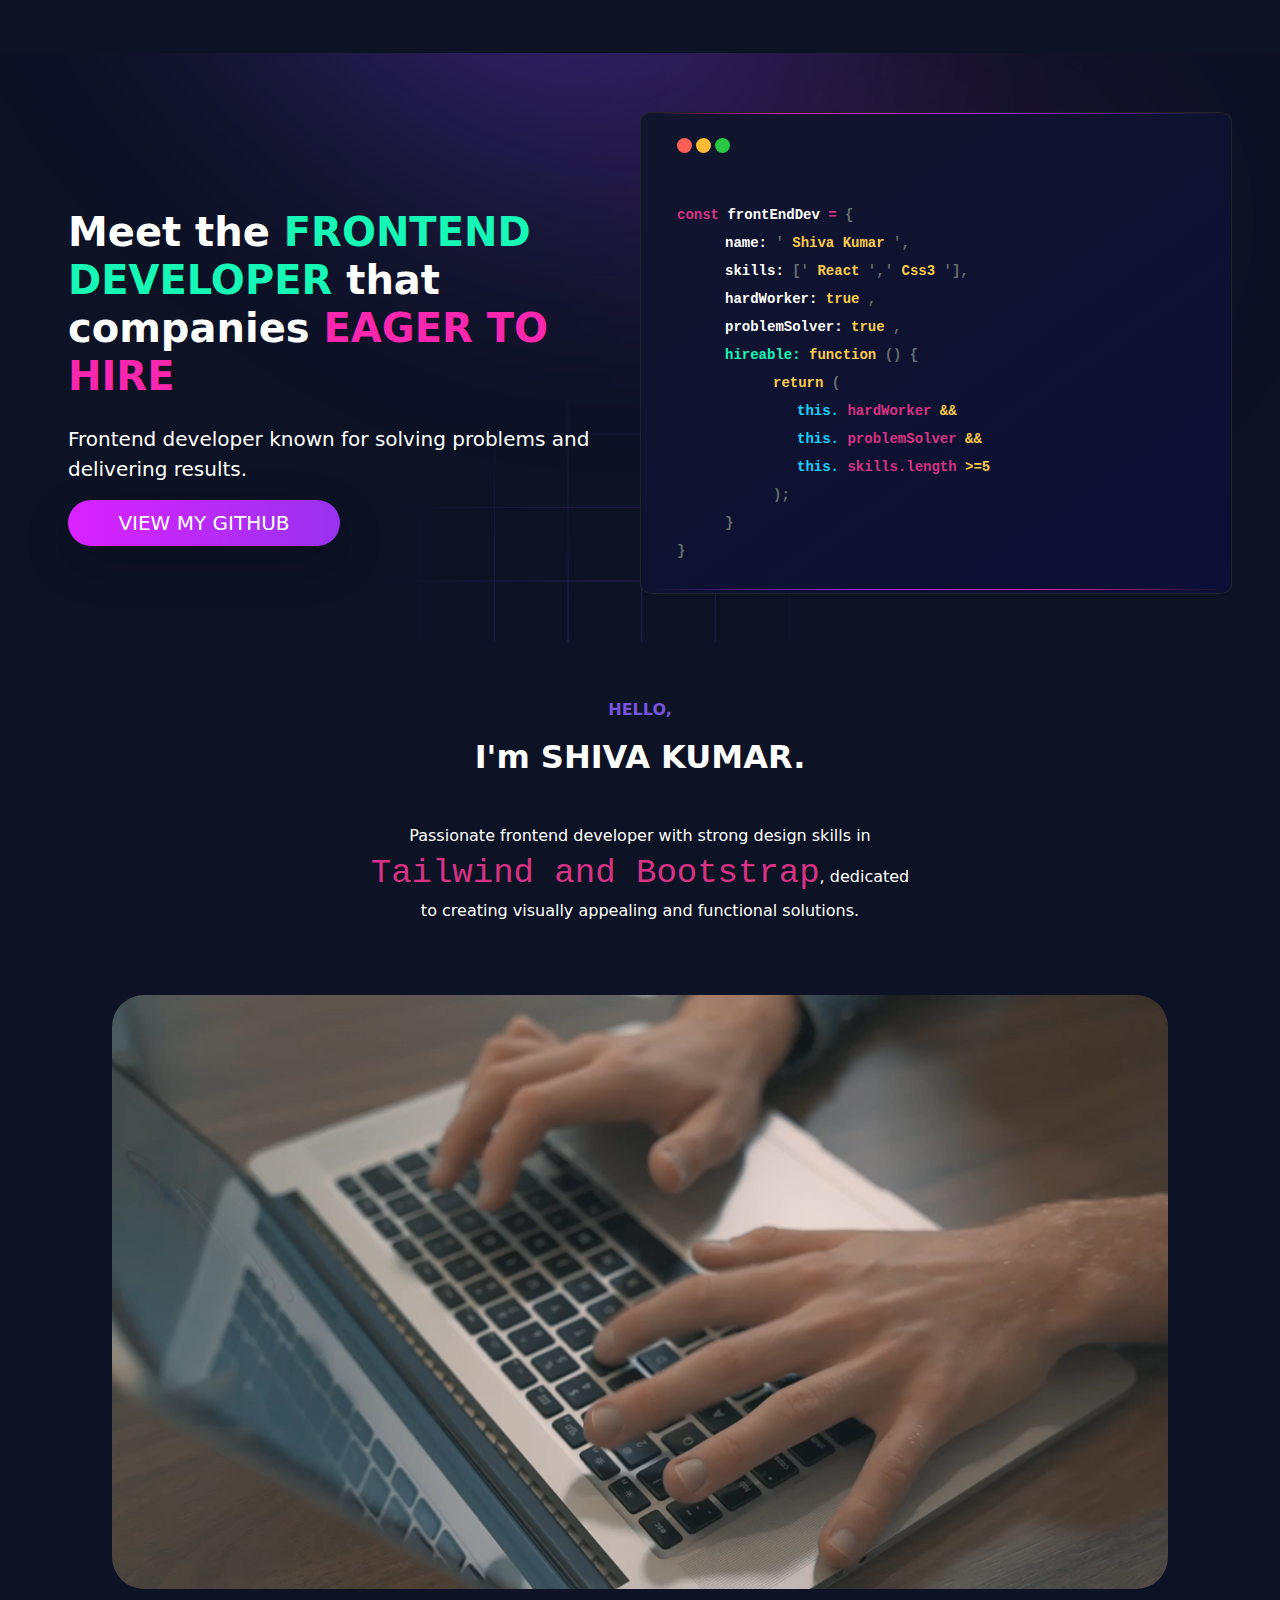
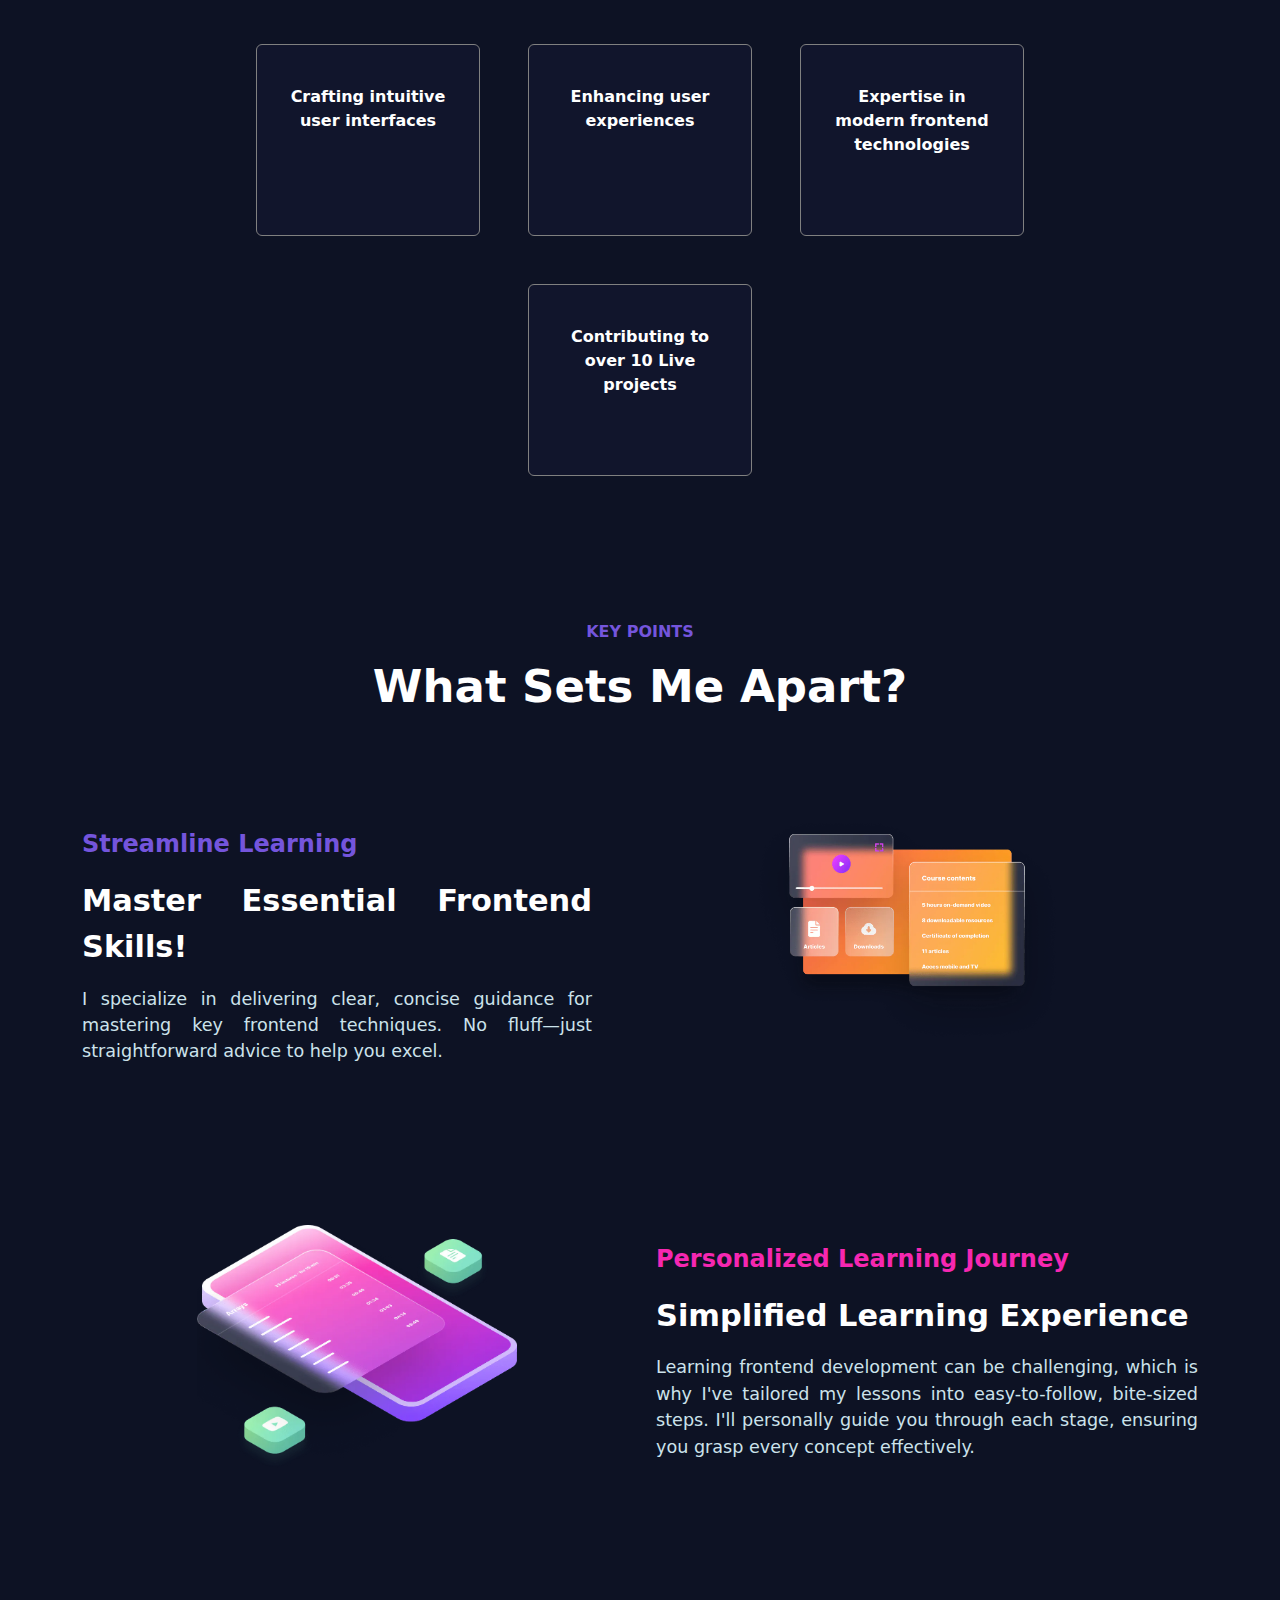
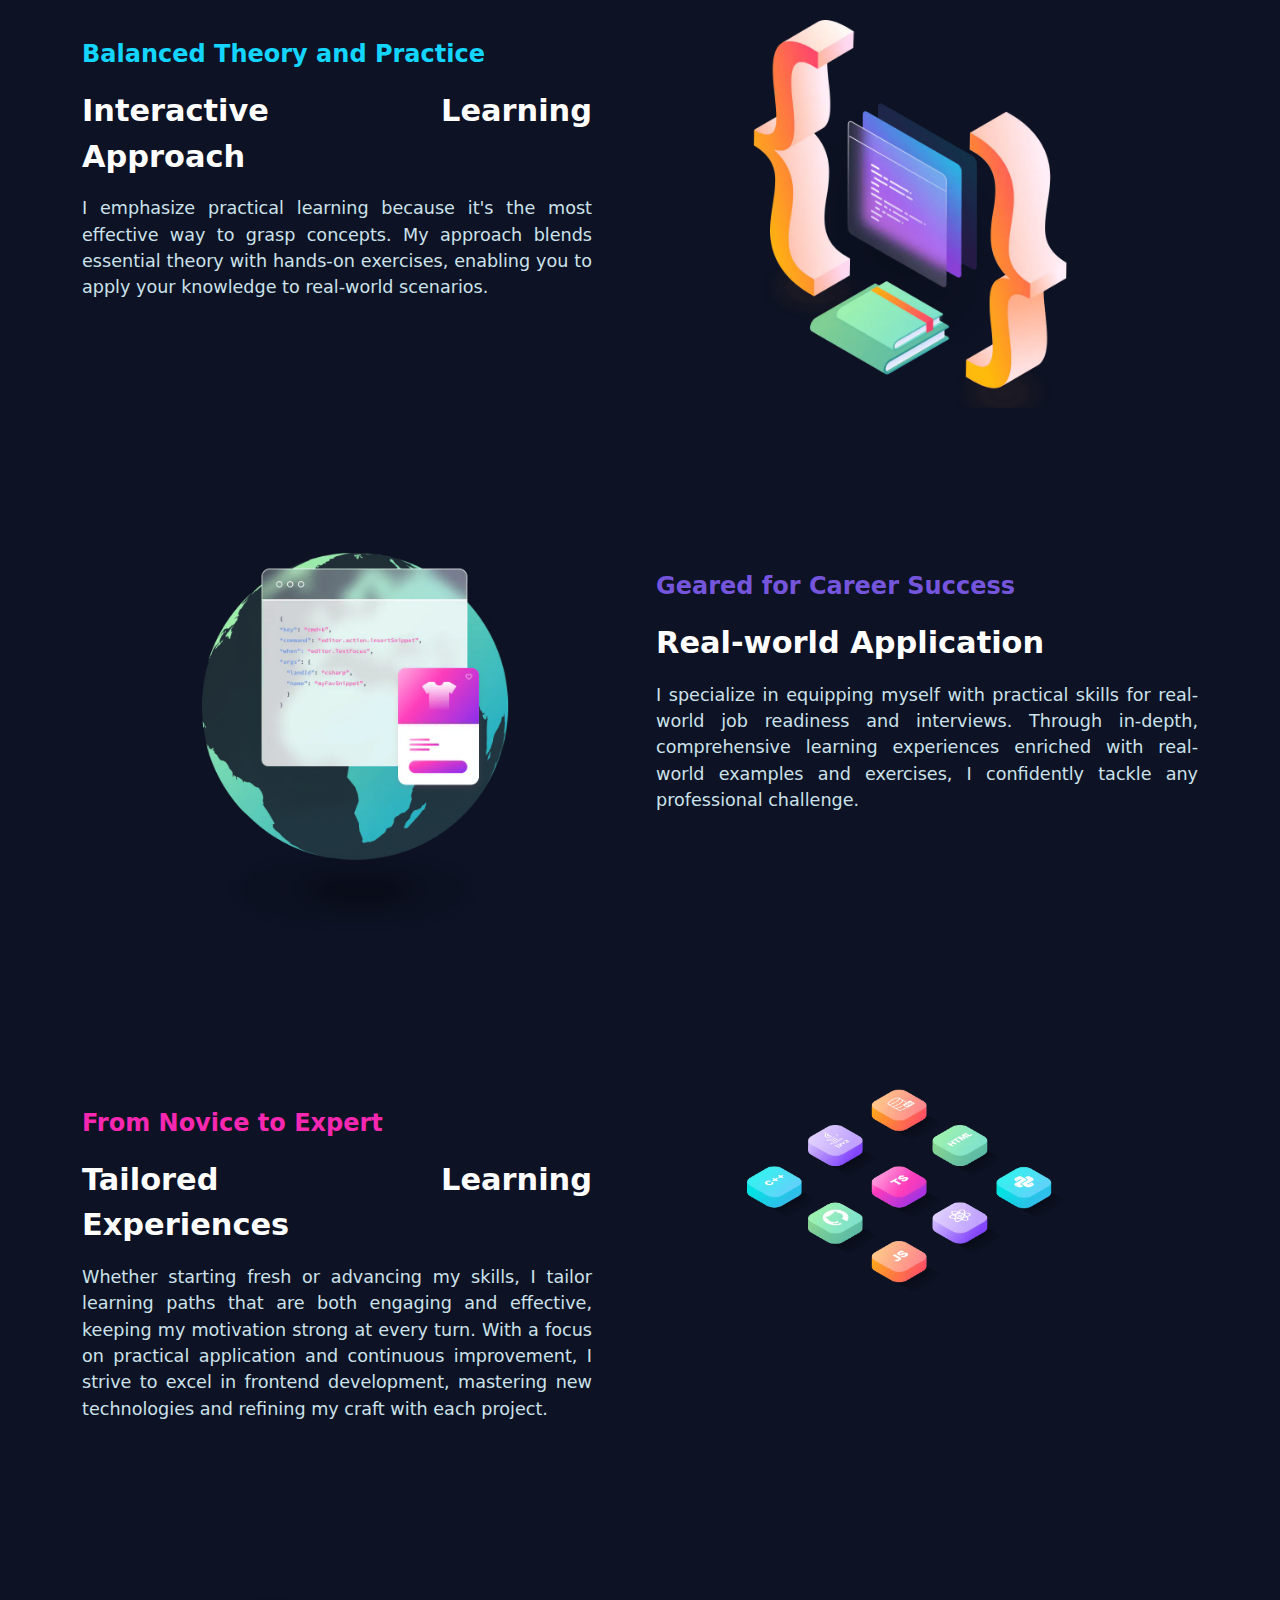
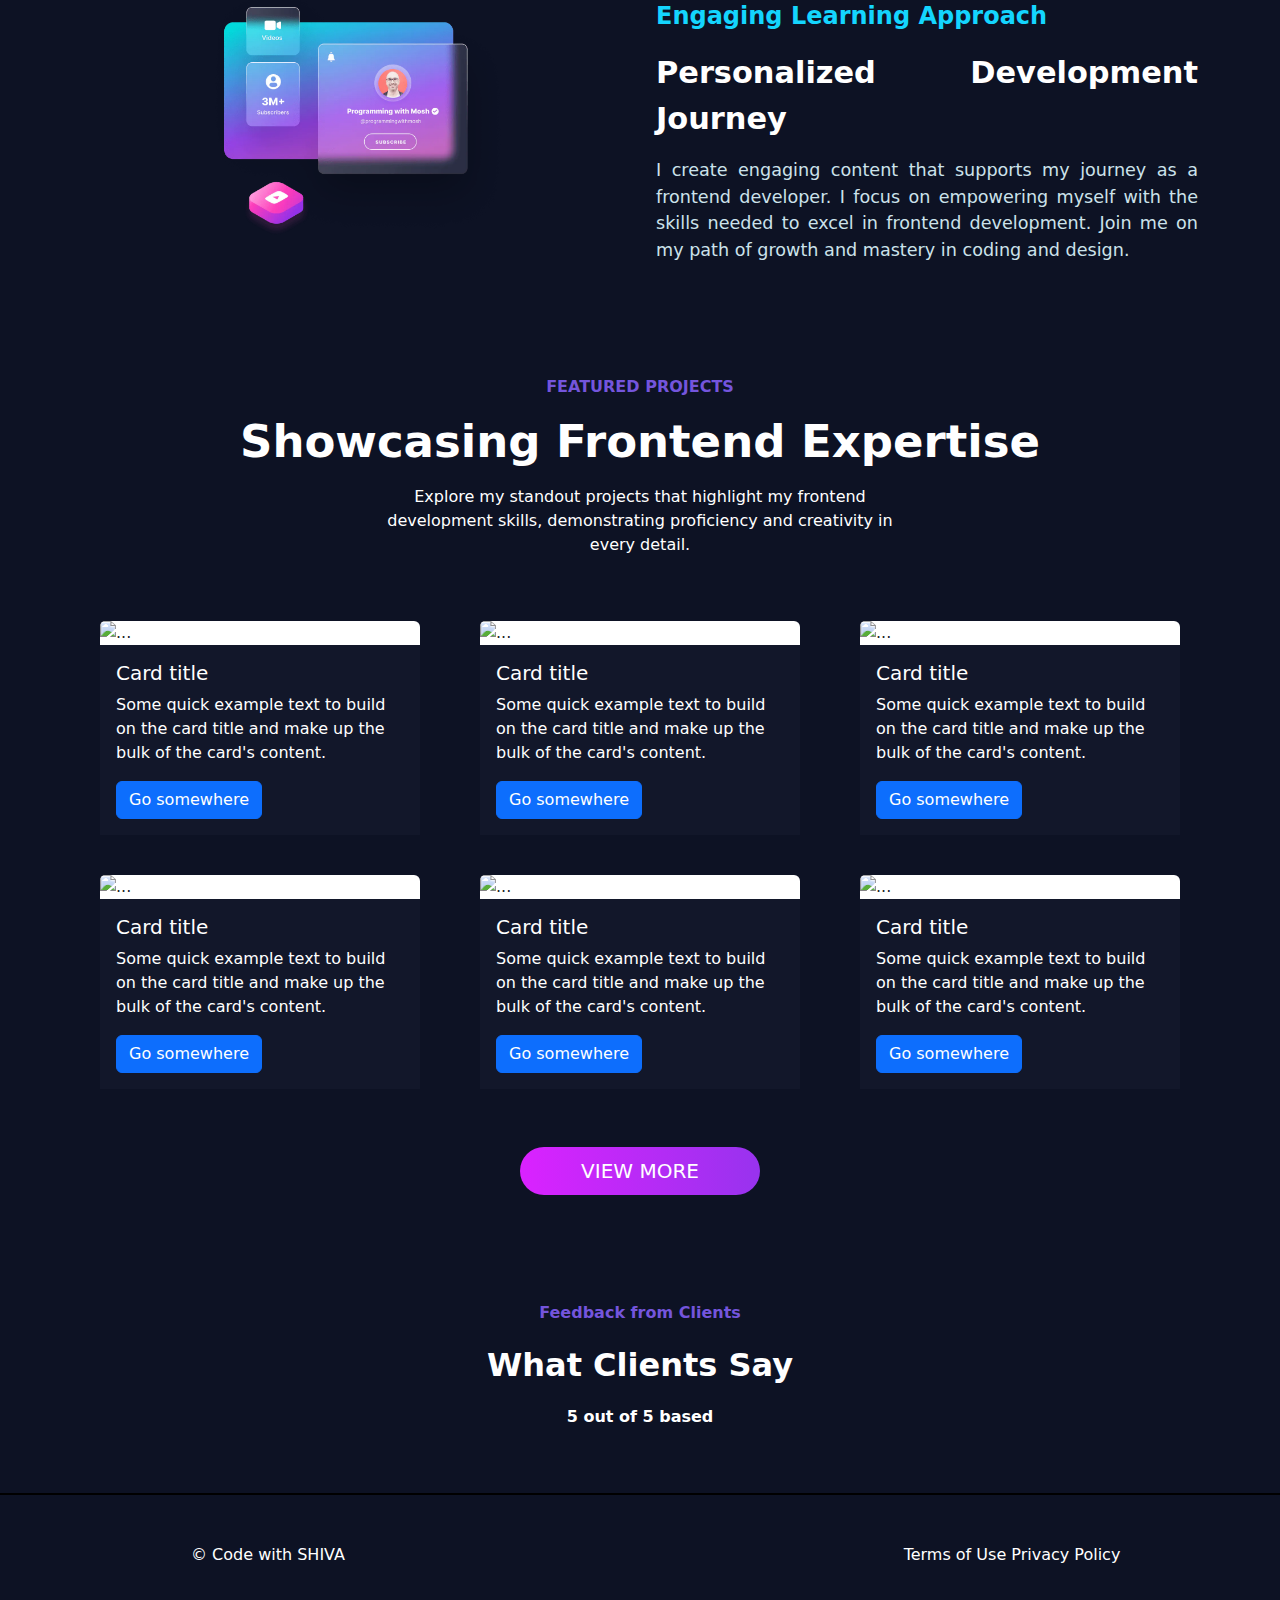
==== commit fe37f080: "Add files via upload" ====
--- a/coding mosh/index.html
+++ b/coding mosh/index.html
@@ -110,24 +110,31 @@
         <div class="row px-5">
           <div class="col col-md-6">
             <div class="p-2 pt-5 pb-5 text-start">
-              <h1 class="mb-4 fs text-white">
-                Become the
-                <span class="fw-bold SOFTWARE">SOFTWARE ENGINEER</span> that
+              <h1 class="mb-4 fs text-white pt-5">
+                Meet the
+                <span class="fw-bold SOFTWARE">FRONTEND DEVELOPER</span> that
                 companies
-                <span class="fw-bold love">LOVE TO HIRE</span>
+                <span class="fw-bold love">EAGER TO HIRE</span>
               </h1>
-              <p class="fs-5 text-white">
-                All the <b>coding courses</b> you need to excelin one place.
-              </p>
-              <button
-                type="button"
-                class="btn btn-primary btn-lg rounded-pill GET shadow-lg"
-              >
-                GET STARTED (FREE)
-              </button>
+              <p class="fs-5 text-white fw-500">
+                Frontend developer known for solving problems and delivering
+                results.
+              </p>
+              <a href="https://github.com/Hpshiva" target="_blank">
+                <button
+                  type="button"
+                  class="btn btn-lg rounded-pill GET shadow-lg"
+                >
+                  View my GitHub
+                  <i class="ri-arrow-right-line"></i>
+                </button>
+              </a>
             </div>
           </div>
           <div class="col col-md-6 border border-dark">
+            <!-- Gradient start -->
+            <div class="flex flex-row"></div>
+            <!-- Gradient end-->
             <div class="py-4 px-4 d-flex gap-1 circle">
               <div class="w-15 h-15 bg-1 rounded-circle"></div>
               <div class="w-15 h-15 bg-2 rounded-circle"></div>
@@ -144,7 +151,7 @@
                 <div>
                   <span class="text-white ps-5 skill-text">name: </span>
                   <span class="text-grey">'</span>
-                  <span class="text-orange">Master Coder </span>
+                  <span class="text-orange">Shiva Kumar </span>
                   <span class="text-grey">',</span>
                 </div>
                 <div>
@@ -200,6 +207,9 @@
                 </div>
               </code>
             </div>
+            <!-- Gradient start -->
+            <div class="flex flex-row1"></div>
+            <!-- Gradient end-->
           </div>
         </div>
       </div>
@@ -209,51 +219,66 @@
       <header class="text-center py-2">
         <div class="container">
           <span class="text-purple fw-bolder">HELLO,</span>
-          <h2 class="my-3 fw-bolder text-white">I'm Mosh Hamedani.</h2>
+          <h2 class="my-3 fw-bolder text-white">I'm SHIVA KUMAR.</h2>
           <div class="d-flex justify-content-center my-5">
             <p class="w-50 text-white">
-              Are you feeling stuck or overwhelmed in your coding journey? Don't
-              worry, I've got your back! Together, we'll work to level up your
-              skills, increase your earning potential, and build a brighter
-              future.
+              Passionate frontend developer with strong design skills in
+              <code class="fs-34">Tailwind and Bootstrap</code>, dedicated to
+              creating visually appealing and functional solutions.
             </p>
           </div>
         </div>
       </header>
       <div class="mx-5 overflow-hidden object-fit-cover v-div">
         <video
-          src="https://res.cloudinary.com/codewithmosh/video/upload/v1685377456/promo-videos/website-intro.mp4"
+          src="video/1103484_1080p_Search_1280x720.mp4"
           class="object-fit-cover w-100 h-100 controls rounded-5 loop"
           id="myVideo"
           autoplay
+          muted
+          loop
         ></video>
 
         <div class="m-5">
           <div class="row d-flex justify-content-center gap-5">
             <div class="card sat">
               <div class="card-bod text-center">
-                <h5 class="card-title fs-1 text-purple fw-bolder">10M+</h5>
-                <p class="card-text text-white fw-bolder">Students taught</p>
+                <h5 class="card-title fs-1 text-purple fw-bolder">
+                  <i class="ri-shake-hands-fill"></i>
+                </h5>
+                <p class="card-text text-white fw-bolder">
+                  Crafting intuitive user interfaces
+                </p>
               </div>
             </div>
             <div class="card sat">
               <div class="card-bod text-center">
-                <h5 class="card-title fs-1 text-cyan fw-bolder">3M+</h5>
-                <p class="card-text text-white fw-bolder">YouTube fans</p>
+                <h5 class="card-title fs-1 text-cyan fw-bolder">
+                  <i class="ri-pass-valid-fill"></i>
+                </h5>
+                <p class="card-text text-white fw-bolder">
+                  Enhancing user experiences
+                </p>
               </div>
             </div>
             <div class="card sat">
               <div class="card-bod text-center">
-                <h5 class="card-title fs-1 text-pink fw-bolder">20+</h5>
+                <h5 class="card-title fs-1 text-pink fw-bolder">
+                  <i class="ri-vip-diamond-fill"></i>
+                </h5>
                 <p class="card-text text-white fw-bolder">
-                  Years of experience
+                  Expertise in modern frontend technologies
                 </p>
               </div>
             </div>
             <div class="card sat">
               <div class="card-bod text-center">
-                <h5 class="card-title fs-1 fw-bolder text-orange">51</h5>
-                <p class="card-text text-white fw-bolder">Coding courses</p>
+                <h5 class="card-title fs-1 fw-bolder text-orange">
+                  <i class="ri-pages-fill"></i>
+                </h5>
+                <p class="card-text text-white fw-bolder">
+                  Contributing to over 10 Live projects
+                </p>
               </div>
             </div>
           </div>
@@ -264,8 +289,8 @@
     <section id="third">
       <div class="pt-5 mb-5">
         <div class="container text-center">
-          <p class="text-purple fw-bolder">FEATURES</p>
-          <h3 class="fw-bolder text-white Why">Why Code with Mosh?</h3>
+          <p class="text-purple fw-bolder">KEY POINTS</p>
+          <h3 class="fw-bolder text-white Why">What Sets Me Apart?</h3>
         </div>
       </div>
       <div class="container">
@@ -273,16 +298,14 @@
           <div class="col text-start">
             <div class="py-5 text-1 taj">
               <p><i class="ri-time-line text-white fs-1"></i></p>
-              <p class="text-purple fw-bolder fs-4">Fast-track your learning</p>
+              <p class="text-purple fw-bolder fs-4">Streamline Learning</p>
               <p class="text-white heading-second fw-bolder">
-                No fluff, just the good stuff!
+                Master Essential Frontend Skills!
               </p>
               <p class="text-cyan2">
-                I don't want to waste your time with boring stuff you don't
-                need. So I've made sure my courses are clear, concise, to the
-                point, and free of technical jargon. No rambling or repetition,
-                just the essentials you need to succeed, explained in plain
-                English.
+                I specialize in delivering clear, concise guidance for mastering
+                key frontend techniques. No fluff—just straightforward advice to
+                help you excel.
               </p>
             </div>
           </div>
@@ -299,15 +322,17 @@
           <div class="col text-start order-first order-md-2">
             <div class="py-5 text-1 taj">
               <p><i class="ri-ancient-gate-line text-white fs-1"></i></p>
-              <p class="text-pink fw-bolder fs-4">Step-by-step lessons</p>
+              <p class="text-pink fw-bolder fs-4">
+                Personalized Learning Journey
+              </p>
               <p class="text-white heading-second fw-bolder">
-                Easy-to-follow lessons
+                Simplified Learning Experience
               </p>
               <p class="text-cyan2">
-                I know learning to code can be tough. So I've carefully
-                organized my courses into simple, bite-sized pieces to help you
-                progress smoothly, one step at a time. I'll guide you through
-                each step of the way so you won't feel overwhelmed.
+                Learning frontend development can be challenging, which is why
+                I've tailored my lessons into easy-to-follow, bite-sized steps.
+                I'll personally guide you through each stage, ensuring you grasp
+                every concept effectively.
               </p>
             </div>
           </div>
@@ -319,16 +344,16 @@
             <div class="py-5 text-1 taj">
               <p><i class="ri-verified-badge-fill text-white fs-1"></i></p>
               <p class="text-sky fw-bolder fs-4">
-                Perfect mix of theory and practice
+                Balanced Theory and Practice
               </p>
               <p class="text-white heading-second fw-bolder">
-                Hands-on learning
+                Interactive Learning Approach
               </p>
               <p class="text-cyan2">
-                I believe the best way to learn is by actually doing. That's why
-                my courses teach you the essential theory and provide practical
-                exercises. You'll be able to practice everything you learn and
-                apply it to real-life situations.
+                I emphasize practical learning because it's the most effective
+                way to grasp concepts. My approach blends essential theory with
+                hands-on exercises, enabling you to apply your knowledge to
+                real-world scenarios.
               </p>
             </div>
           </div>
@@ -345,15 +370,18 @@
           <div class="col text-start order-first order-md-2">
             <div class="py-5 text-1 taj">
               <p><i class="ri-code-box-fill text-white fs-1"></i></p>
-              <p class="text-purple fw-bolder fs-4">Get ready for the job</p>
+              <p class="text-purple fw-bolder fs-4">
+                Geared for Career Success
+              </p>
               <p class="text-white heading-second fw-bolder">
-                Real-world projects
+                Real-world Application
               </p>
               <p class="text-cyan2">
-                My courses are designed to prepare you for real-world jobs and
-                interviews. With in-depth, comprehensive courses packed with
-                real-world examples and exercises, you'll be ready to take on
-                any challenge that comes your way.
+                I specialize in equipping myself with practical skills for
+                real-world job readiness and interviews. Through in-depth,
+                comprehensive learning experiences enriched with real-world
+                examples and exercises, I confidently tackle any professional
+                challenge.
               </p>
             </div>
           </div>
@@ -364,16 +392,17 @@
           <div class="col text-start">
             <div class="py-5 text-1 pad-x taj">
               <p><i class="ri-honour-fill text-white fs-1"></i></p>
-              <p class="text-pink fw-bolder fs-4">From beginner to pro</p>
+              <p class="text-pink fw-bolder fs-4">From Novice to Expert</p>
               <p class="text-white heading-second fw-bolder">
-                Courses for everyone
+                Tailored Learning Experiences
               </p>
               <p class="text-cyan2">
-                Whether you're looking to learn a new language or just brushing
-                up on your skills, I've got you covered. I offer a wide variety
-                of courses so you can pick and choose what's most relevant to
-                you. Plus, I make sure my courses are fun and engaging so you
-                won't get bored.
+                Whether starting fresh or advancing my skills, I tailor learning
+                paths that are both engaging and effective, keeping my
+                motivation strong at every turn. With a focus on practical
+                application and continuous improvement, I strive to excel in
+                frontend development, mastering new technologies and refining my
+                craft with each project.
               </p>
             </div>
           </div>
@@ -390,16 +419,15 @@
           <div class="col text-start order-first order-md-2">
             <div class="py-5 text-1 taj">
               <p><i class="ri-color-filter-fill text-white fs-1"></i></p>
-              <p class="text-sky fw-bolder fs-4">Fun and engaging videos</p>
+              <p class="text-sky fw-bolder fs-4">Engaging Learning Approach</p>
               <p class="text-white heading-second fw-bolder">
-                Trusted by millions
+                Personalized Development Journey
               </p>
               <p class="text-cyan2">
-                I've taught millions of people how to code and become
-                professional software engineers through my YouTube channel and
-                online courses. I'm humbled and thrilled to be a part of their
-                programming journeys! When you join us, you're joining a group
-                of like-minded people who are all working towards the same goal.
+                I create engaging content that supports my journey as a frontend
+                developer. I focus on empowering myself with the skills needed
+                to excel in frontend development. Join me on my path of growth
+                and mastery in coding and design.
               </p>
             </div>
           </div>
@@ -410,14 +438,13 @@
     <section id="fourth">
       <header class="text-center py-5">
         <div class="container">
-          <span class="text-purple fw-bolder">TOP-SELLING COURSES</span>
+          <span class="text-purple fw-bolder">FEATURED PROJECTS</span>
           <h2 class="my-3 fw-bolder text-white Why">
-            Level Up Your Coding Skills
+            Showcasing Frontend Expertise
           </h2>
           <p class="container w-50 text-white">
-            Whether you're looking to switch to a career in tech or to advance
-            in your current role, my courses give you the knowledge and
-            experience you need to succeed.
+            Explore my standout projects that highlight my frontend development
+            skills, demonstrating proficiency and creativity in every detail.
           </p>
         </div>
       </header>
@@ -425,7 +452,11 @@
         <div class="row mb-3">
           <div class="col d-flex justify-content-center mb-4">
             <div class="card card-style" style="width: 20rem">
-              <img src="img/react.webp" class="card-img-top" alt="..." />
+              <img
+                src="img/project-management-planning-development-message-box-notification-graphic.jpg"
+                class="img-fluid card-img-top"
+                alt="..."
+              />
               <div class="card-body">
                 <h5 class="card-title text-white">Card title</h5>
                 <p class="card-text text-white">
@@ -439,7 +470,11 @@
 
           <div class="col d-flex justify-content-center mb-4">
             <div class="card card-style" style="width: 20rem">
-              <img src="img/react.webp" class="card-img-top" alt="..." />
+              <img
+                src="img/project-management-planning-development-message-box-notification-graphic.jpg"
+                class="img-fluid card-img-top"
+                alt="..."
+              />
               <div class="card-body">
                 <h5 class="card-title text-white">Card title</h5>
                 <p class="card-text text-white">
@@ -453,7 +488,11 @@
 
           <div class="col d-flex justify-content-center mb-4">
             <div class="card card-style" style="width: 20rem">
-              <img src="img/react.webp" class="card-img-top" alt="..." />
+              <img
+                src="img/project-management-planning-development-message-box-notification-graphic.jpg"
+                class="img-fluid card-img-top"
+                alt="..."
+              />
               <div class="card-body">
                 <h5 class="card-title text-white">Card title</h5>
                 <p class="card-text text-white">
@@ -468,7 +507,11 @@
         <div class="row mb-4">
           <div class="col d-flex justify-content-center mb-4">
             <div class="card card-style" style="width: 20rem">
-              <img src="img/react.webp" class="card-img-top" alt="..." />
+              <img
+                src="img/project-management-planning-development-message-box-notification-graphic.jpg"
+                class="img-fluid card-img-top"
+                alt="..."
+              />
               <div class="card-body">
                 <h5 class="card-title text-white">Card title</h5>
                 <p class="card-text text-white">
@@ -482,7 +525,11 @@
 
           <div class="col d-flex justify-content-center mb-4">
             <div class="card card-style" style="width: 20rem">
-              <img src="img/react.webp" class="card-img-top" alt="..." />
+              <img
+                src="img/project-management-planning-development-message-box-notification-graphic.jpg"
+                class="img-fluid card-img-top"
+                alt="..."
+              />
               <div class="card-body">
                 <h5 class="card-title text-white">Card title</h5>
                 <p class="card-text text-white">
@@ -496,7 +543,11 @@
 
           <div class="col d-flex justify-content-center mb-4">
             <div class="card card-style" style="width: 20rem">
-              <img src="img/react.webp" class="card-img-top" alt="..." />
+              <img
+                src="img/project-management-planning-development-message-box-notification-graphic.jpg"
+                class="img-fluid card-img-top"
+                alt="..."
+              />
               <div class="card-body">
                 <h5 class="card-title text-white">Card title</h5>
                 <p class="card-text text-white">
@@ -512,16 +563,21 @@
       <div
         class="container text-center mt-4 pb-5 d-flex justify-content-center"
       >
-        <button type="button" class="btn btn-lg rounded-pill bg-4 btn-courses">
-          VIEW ALL COURSES
-        </button>
+        <a href="https://github.com/Hpshiva" target="_blank">
+          <button
+            type="button"
+            class="btn btn-lg rounded-pill bg-4 btn-courses"
+          >
+            VIEW MORE
+          </button>
+        </a>
       </div>
     </section>
 
     <section class="py-5" id="five">
       <div class="div text-center text-white">
-        <p class="text-purple fw-bolder">TESTIMONIALS</p>
-        <p class="fs-2 fw-bolder">What my students say</p>
+        <p class="text-purple fw-bolder">Feedback from Clients</p>
+        <p class="fs-2 fw-bolder">What Clients Say</p>
         <p class="fw-bolder">
           <i class="ri-star-fill"></i><i class="ri-star-fill"></i
           ><i class="ri-star-fill"></i><i class="ri-star-fill"></i
@@ -605,7 +661,7 @@
         </div>
       </div>
 
-      <div class="div mt-5">
+      <!-- <div class="div mt-5">
         <div class="container d-flex justify-content-center mt-5 mb-5 px-5">
           <div class="card" style="width: 24rem; height: 33rem">
             <div class="card-body fw-bolder text-white">
@@ -633,19 +689,21 @@
             </div>
           </div>
         </div>
-      </div>
+      </div> -->
     </section>
 
     <section id="footer">
       <div class="container p-4">
         <div
-          class="row d-flex justify-content-center align-content-center text-center fw-bolder text-white"
+          class="row d-flex justify-content-center align-content-center text-center fw-lighter text-white"
         >
-          <div class="col py-3 mt-2"><p>© Code with Mosh</p></div>
+          <div class="col py-3 mt-2"><p>© Code with SHIVA</p></div>
           <div class="col social py-3 gap-5">
             <a href=""><i class="ri-linkedin-box-fill"></i></a>
             <a href=""><i class="ri-instagram-fill"></i></a>
-            <a href=""><i class="ri-github-fill"></i> </a>
+            <a href="https://github.com/Hpshiva" target="_blank"
+              ><i class="ri-github-fill"></i>
+            </a>
           </div>
           <div class="col py-3 mt-2">
             <span>Terms of Use</span>
@@ -695,5 +753,12 @@
         $(".owl-carousel").owlCarousel();
       });
     </script>
+    <!-- Can't allowed the rigth click -->
+    <!-- <script>
+        document.addEventListener("contextmenu", function (e) {
+          e.preventDefault();
+        });
+      </script> -->
+    <!-- end -->
   </body>
 </html>
--- a/coding mosh/style.css
+++ b/coding mosh/style.css
@@ -3,6 +3,9 @@
 }
 .h-15 {
   height: 15px;
+}
+body {
+  /* user-select: none; */
 }
 
 #home {
@@ -34,24 +37,17 @@
 .sat {
   width: 14rem;
   height: 12rem;
-  padding: 3rem;
-  border: 0.4px solid gray;
+  padding: 2rem;
+  border: 0.1px solid gray;
   background-color: #11152c;
-  /* border-top: 5px solid
-    linear-gradient(
-      145deg,
-      rgba(17, 21, 44, 1) 0%,
-      rgba(127, 67, 250, 1) 48%,
-      rgba(17, 21, 44, 1) 100%
-    ) !important; */
 }
 .sat:hover {
   border: none !important;
   scale: 1.1;
-  filter: drop-shadow(0.2rem 0.1rem 0.6rem rgba(24, 209, 255, 0.5));
+  filter: drop-shadow(0.3rem 0.2rem 0.2rem rgba(24, 209, 255, 0.5));
 }
 .sat:hover:nth-child(2n) {
-  filter: drop-shadow(0.2rem 0.1rem 0.6rem rgba(247, 24, 255, 0.5));
+  filter: drop-shadow(0.3rem 0.2rem 0.2rem rgba(247, 24, 255, 0.5));
 }
 
 .GET:hover {
@@ -102,7 +98,10 @@
   );
   border-radius: 2%;
 }
-/* img */
+.fs-34 {
+  font-size: 34px !important;
+}
+/* ```````````````````````````````````````img``````````````````````````````````````````` */
 .img-1 {
   width: 500px;
 }
@@ -140,8 +139,8 @@
 .social a {
   text-decoration: none;
 }
+/*``````````````````````````````````````` font-size: 20px;``````````````````````````````````````` */
 .fs {
-  /* font-size: 20px; */
   font-weight: 800;
 }
 .SOFTWARE {
@@ -154,6 +153,7 @@
   width: 15rem;
   background-color: #773eea;
 }
+/* ```````````````````````````````````````text-color``````````````````````````````````````` */
 .text-pink {
   color: #f627b1;
 }
@@ -199,8 +199,13 @@
   font-size: 45px;
 }
 .card-style {
-  border: 1px solid white;
-}
+  border: 0px solid transparent !important;
+}
+.card-style:hover {
+  transition: transform 0.5s ease-in-out; /* Adjust timing and easing as needed */
+  transform: scale(1.1); /* Scale up to 1.1 on hover */
+}
+
 .card-body {
   background-color: #12172a !important;
 }
@@ -213,7 +218,6 @@
     #da22ff 100%
   );
   margin: 10px;
-  /* padding: 15px 45px; */
   text-align: center;
   text-transform: uppercase;
   transition: 0.5s;
@@ -233,7 +237,38 @@
   margin-right: 7rem !important;
   margin-left: 7rem !important;
 }
+.flex-row {
+  height: 1.45px;
+  background: rgb(17, 21, 44);
+  background: linear-gradient(
+    90deg,
+    rgba(17, 21, 44, 1) 0%,
+    rgba(218, 36, 157, 1) 23%,
+    rgba(155, 40, 224, 1) 60%,
+    rgba(17, 21, 44, 1) 100%
+  );
+}
+.flex-row1 {
+  height: 0.1px;
+  background: rgb(17, 21, 44);
+  background: linear-gradient(
+    90deg,
+    rgba(17, 21, 44, 1) 0%,
+    rgba(155, 40, 224, 1) 37%,
+    rgba(218, 36, 157, 1) 70%,
+    rgba(17, 21, 44, 1) 100%
+  );
+}
+.GET:hover {
+  margin-left: 1rem;
+}
+a {
+  text-decoration: none;
+}
 @media (min-width: 320px) and (max-width: 480px) {
+  #home {
+    padding-top: 0rem;
+  }
   .text-1 {
     padding: 0px 40px;
     text-align: justify;
@@ -242,6 +277,7 @@
     width: 370px;
   }
   .fs {
+    padding-top: 0px !important;
     font-size: 38px;
   }
   .w-50 {
@@ -268,6 +304,12 @@
     margin-right: 3rem !important;
     margin-left: 3rem !important;
   }
+  .GET:hover {
+    margin-left: 0rem;
+  }
+  .ri-arrow-right-line:hover {
+    transform: translate(45deg);
+  }
 }
 @media (min-width: 480px) and (max-width: 768) {
   .img-3 {
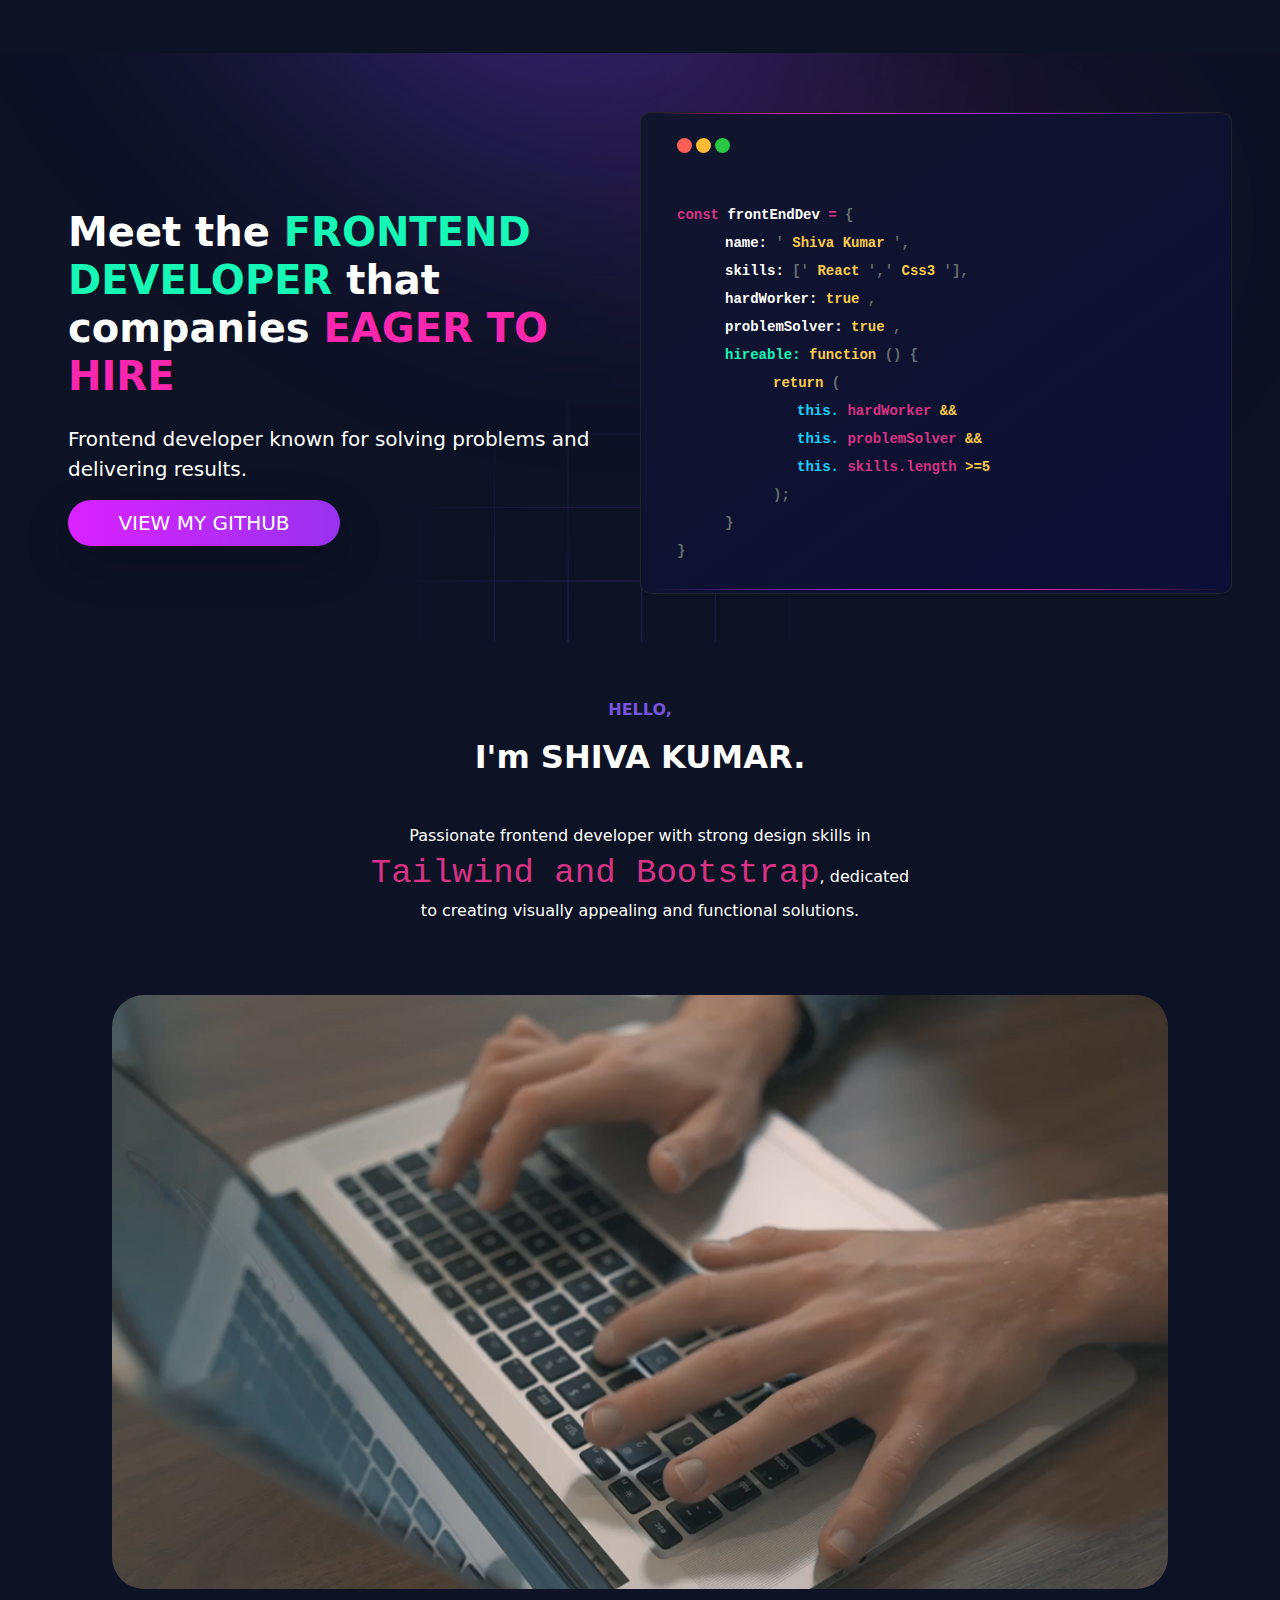
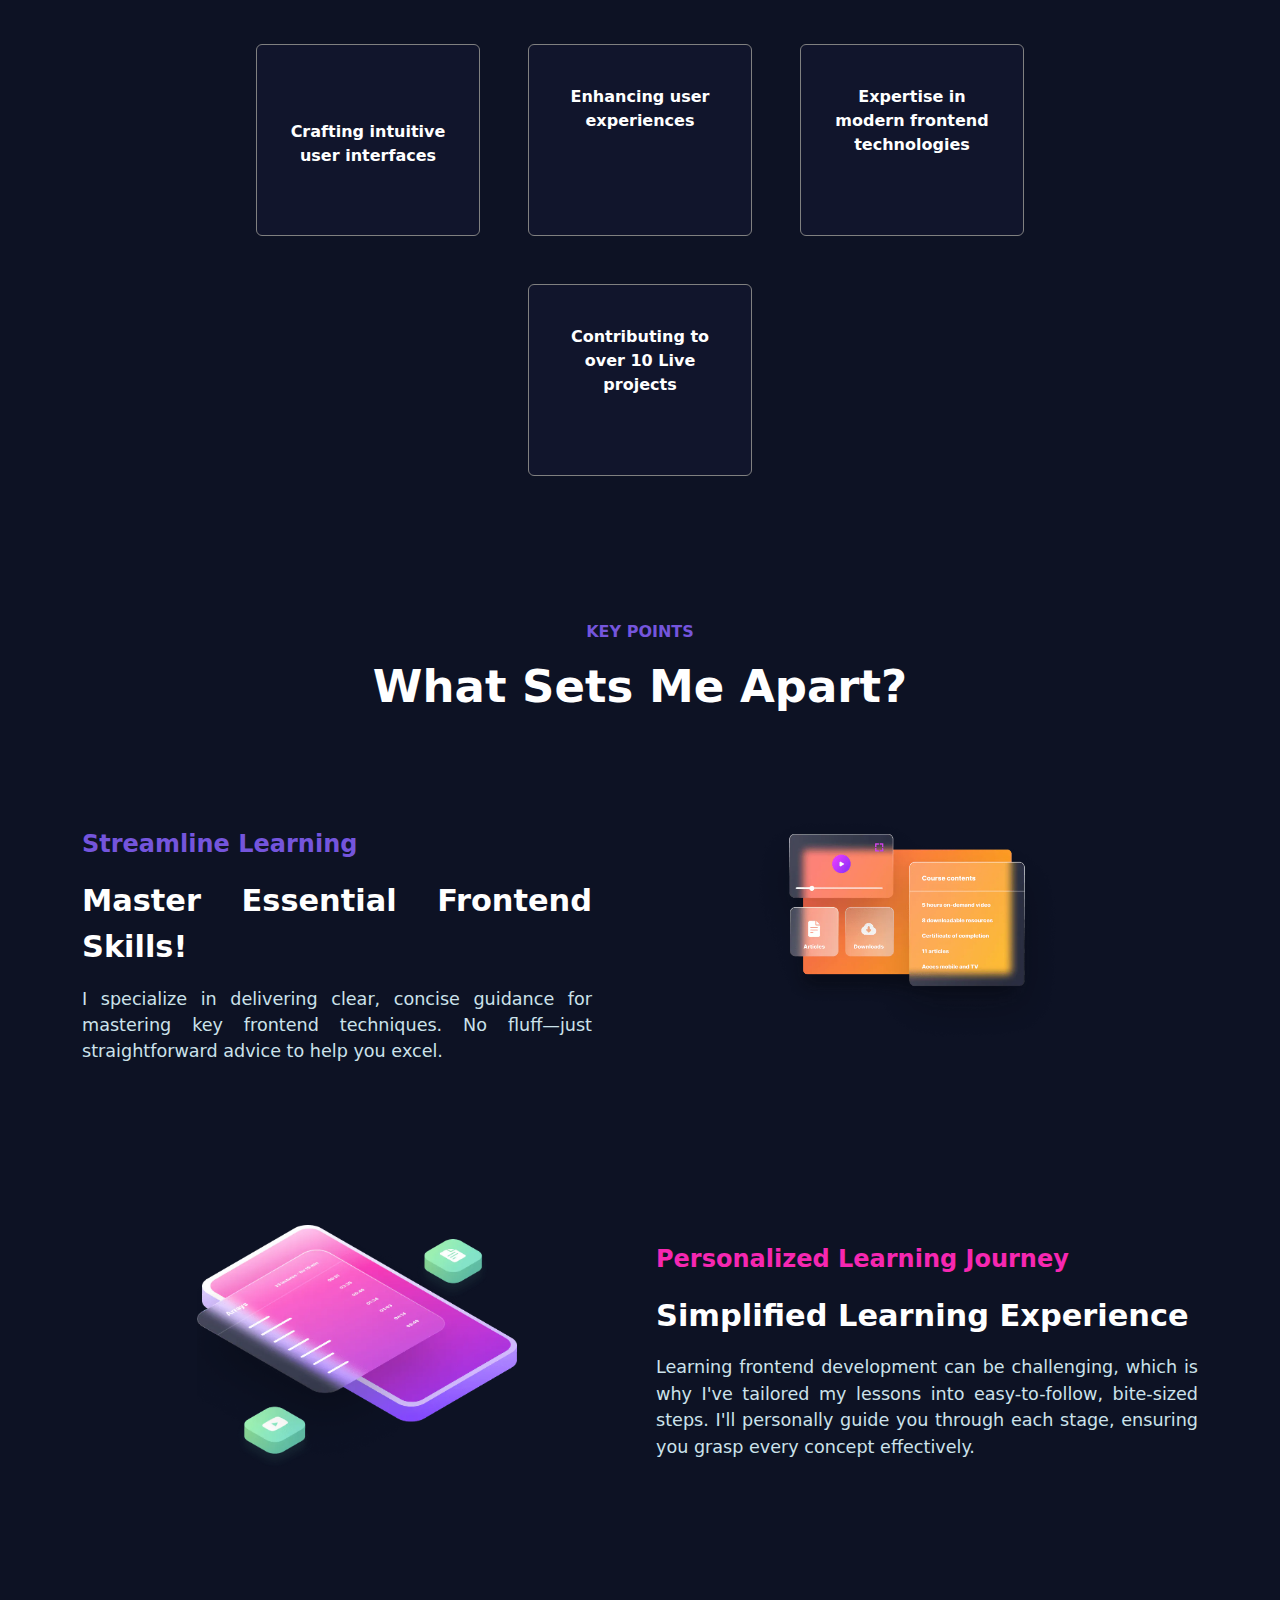
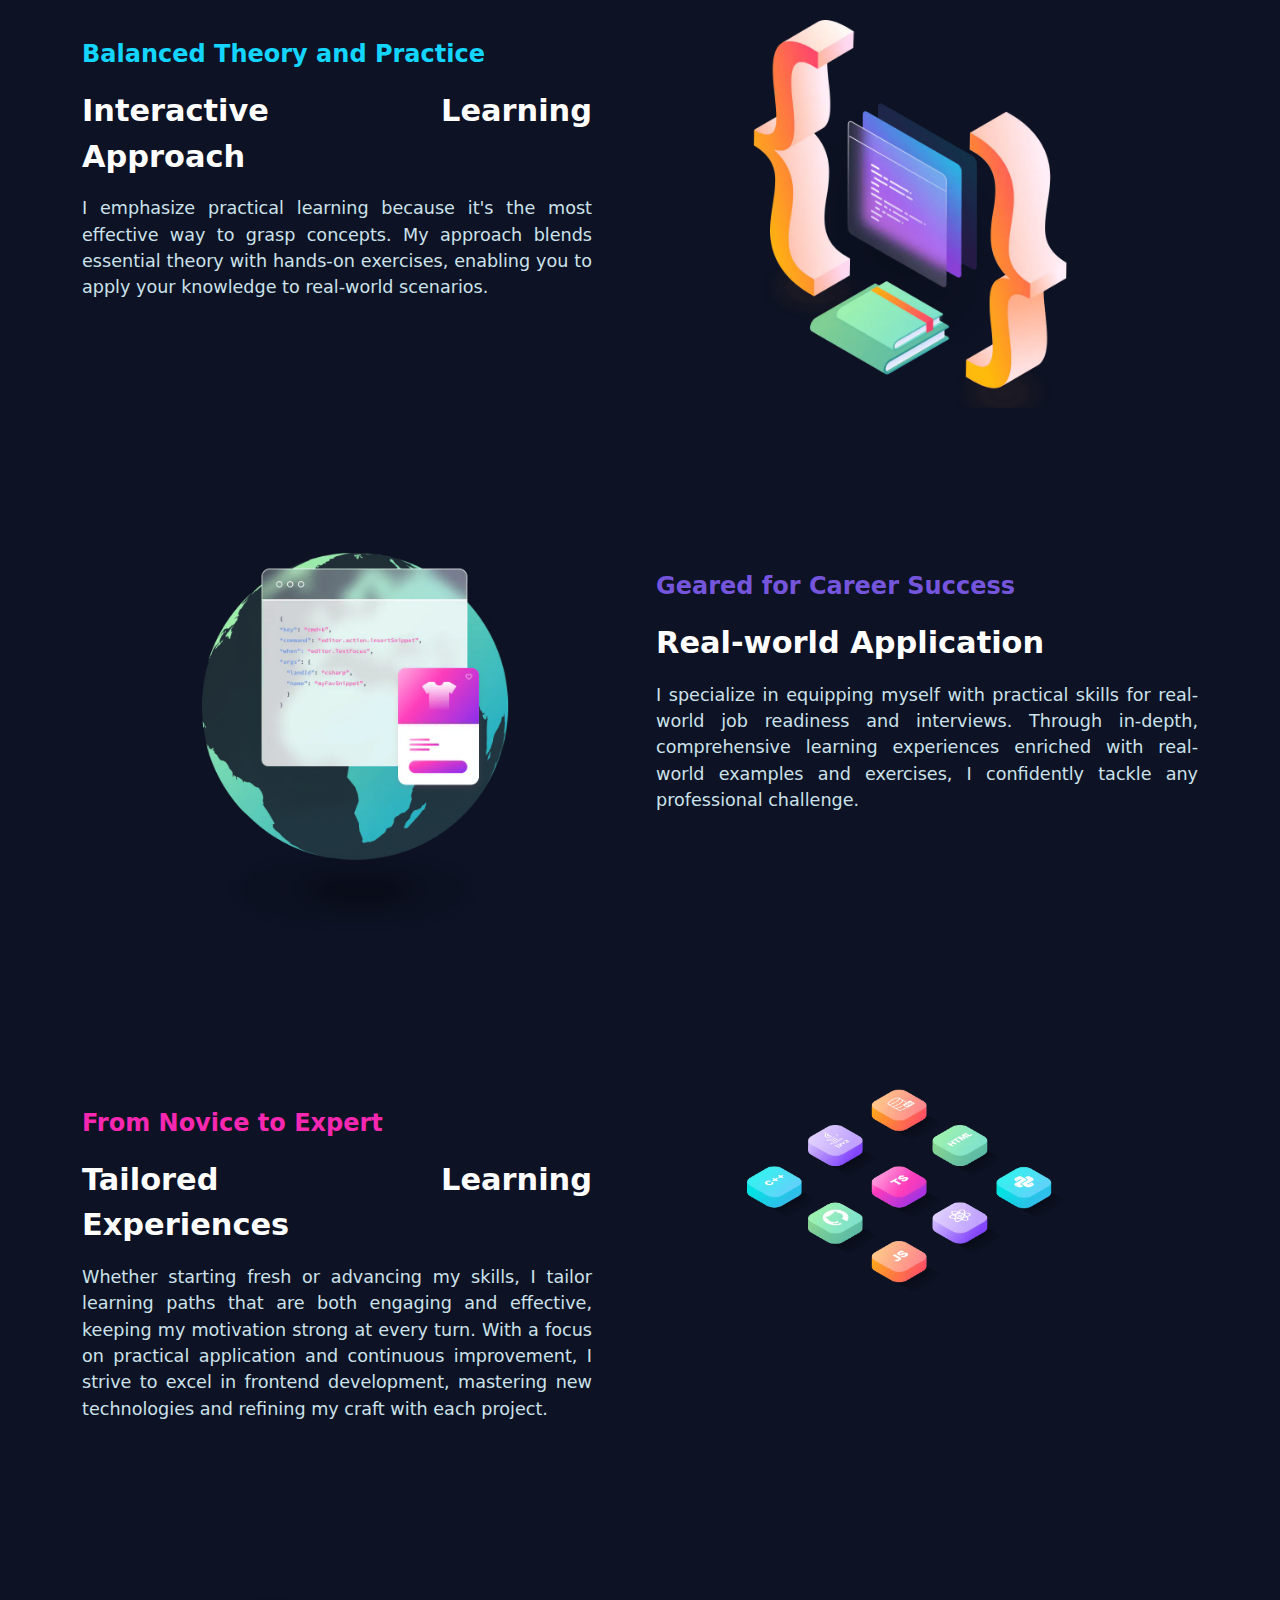
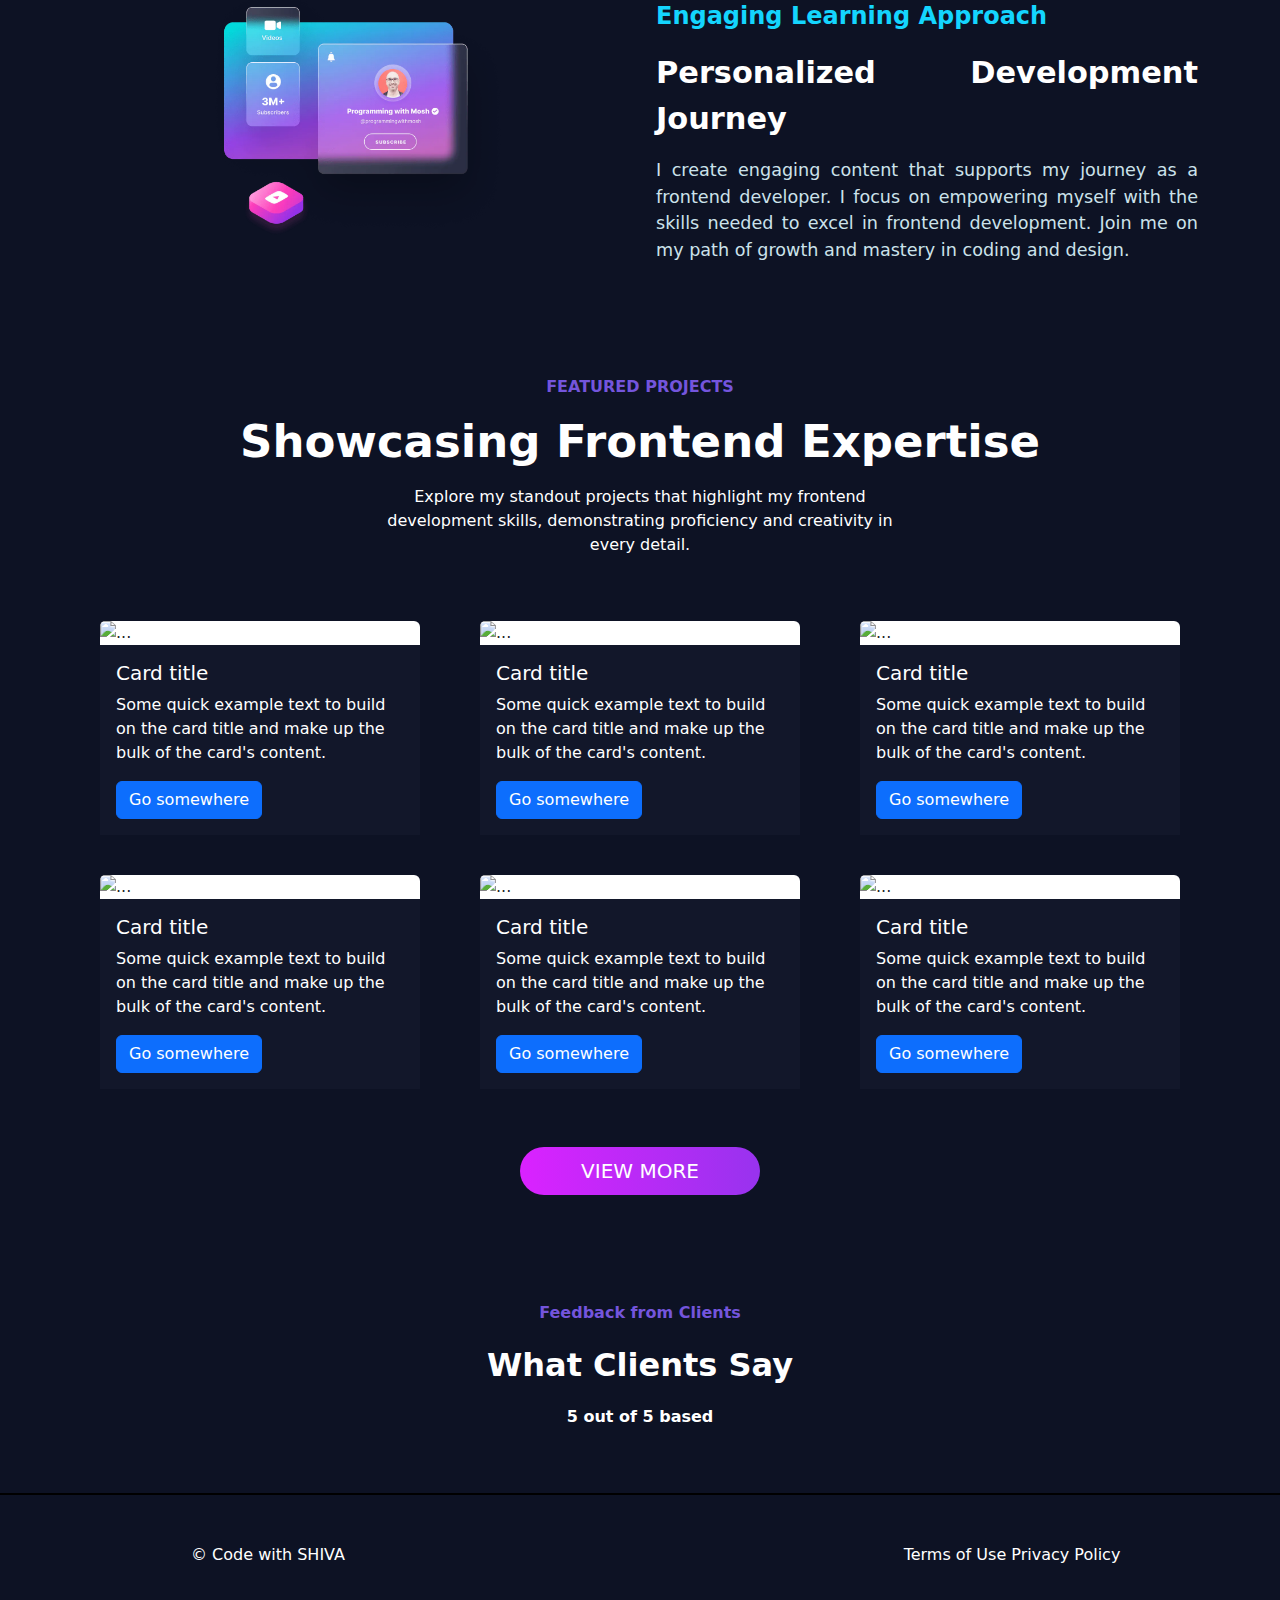
==== commit c8fea33d: "Add files via upload" ====
--- a/coding mosh/index.html
+++ b/coding mosh/index.html
@@ -241,7 +241,9 @@
 
         <div class="m-5">
           <div class="row d-flex justify-content-center gap-5">
-            <div class="card sat">
+            <div
+              class="card sat d-flex justify-content-center align-content-center"
+            >
               <div class="card-bod text-center">
                 <h5 class="card-title fs-1 text-purple fw-bolder">
                   <i class="ri-shake-hands-fill"></i>
@@ -463,7 +465,9 @@
                   Some quick example text to build on the card title and make up
                   the bulk of the card's content.
                 </p>
-                <a href="#" class="btn btn-primary">Go somewhere</a>
+                <a href="site-under.html" class="btn btn-primary"
+                  >Go somewhere</a
+                >
               </div>
             </div>
           </div>
@@ -481,7 +485,9 @@
                   Some quick example text to build on the card title and make up
                   the bulk of the card's content.
                 </p>
-                <a href="#" class="btn btn-primary">Go somewhere</a>
+                <a href="site-under.html" class="btn btn-primary"
+                  >Go somewhere</a
+                >
               </div>
             </div>
           </div>
@@ -499,7 +505,9 @@
                   Some quick example text to build on the card title and make up
                   the bulk of the card's content.
                 </p>
-                <a href="#" class="btn btn-primary">Go somewhere</a>
+                <a href="site-under.html" class="btn btn-primary"
+                  >Go somewhere</a
+                >
               </div>
             </div>
           </div>
@@ -518,7 +526,9 @@
                   Some quick example text to build on the card title and make up
                   the bulk of the card's content.
                 </p>
-                <a href="#" class="btn btn-primary">Go somewhere</a>
+                <a href="site-under.html" class="btn btn-primary"
+                  >Go somewhere</a
+                >
               </div>
             </div>
           </div>
@@ -536,7 +546,9 @@
                   Some quick example text to build on the card title and make up
                   the bulk of the card's content.
                 </p>
-                <a href="#" class="btn btn-primary">Go somewhere</a>
+                <a href="site-under.html" class="btn btn-primary"
+                  >Go somewhere</a
+                >
               </div>
             </div>
           </div>
@@ -554,7 +566,9 @@
                   Some quick example text to build on the card title and make up
                   the bulk of the card's content.
                 </p>
-                <a href="#" class="btn btn-primary">Go somewhere</a>
+                <a href="site-under.html" class="btn btn-primary"
+                  >Go somewhere</a
+                >
               </div>
             </div>
           </div>
@@ -699,8 +713,12 @@
         >
           <div class="col py-3 mt-2"><p>© Code with SHIVA</p></div>
           <div class="col social py-3 gap-5">
-            <a href=""><i class="ri-linkedin-box-fill"></i></a>
-            <a href=""><i class="ri-instagram-fill"></i></a>
+            <a href="https://www.linkedin.com/in/shivakumar510/" target="_blank"
+              ><i class="ri-linkedin-box-fill"></i
+            ></a>
+            <a href="site-under.html" target="_blank"
+              ><i class="ri-instagram-fill"></i
+            ></a>
             <a href="https://github.com/Hpshiva" target="_blank"
               ><i class="ri-github-fill"></i>
             </a>
--- a/coding mosh/style.css
+++ b/coding mosh/style.css
@@ -301,8 +301,8 @@
     padding-left: 3rem !important;
   }
   .v-div {
-    margin-right: 3rem !important;
-    margin-left: 3rem !important;
+    margin-right: 2rem !important;
+    margin-left: 2rem !important;
   }
   .GET:hover {
     margin-left: 0rem;
@@ -316,3 +316,5 @@
     margin-top: 130px !important;
   }
 }
+/*   
+                                           ````` */
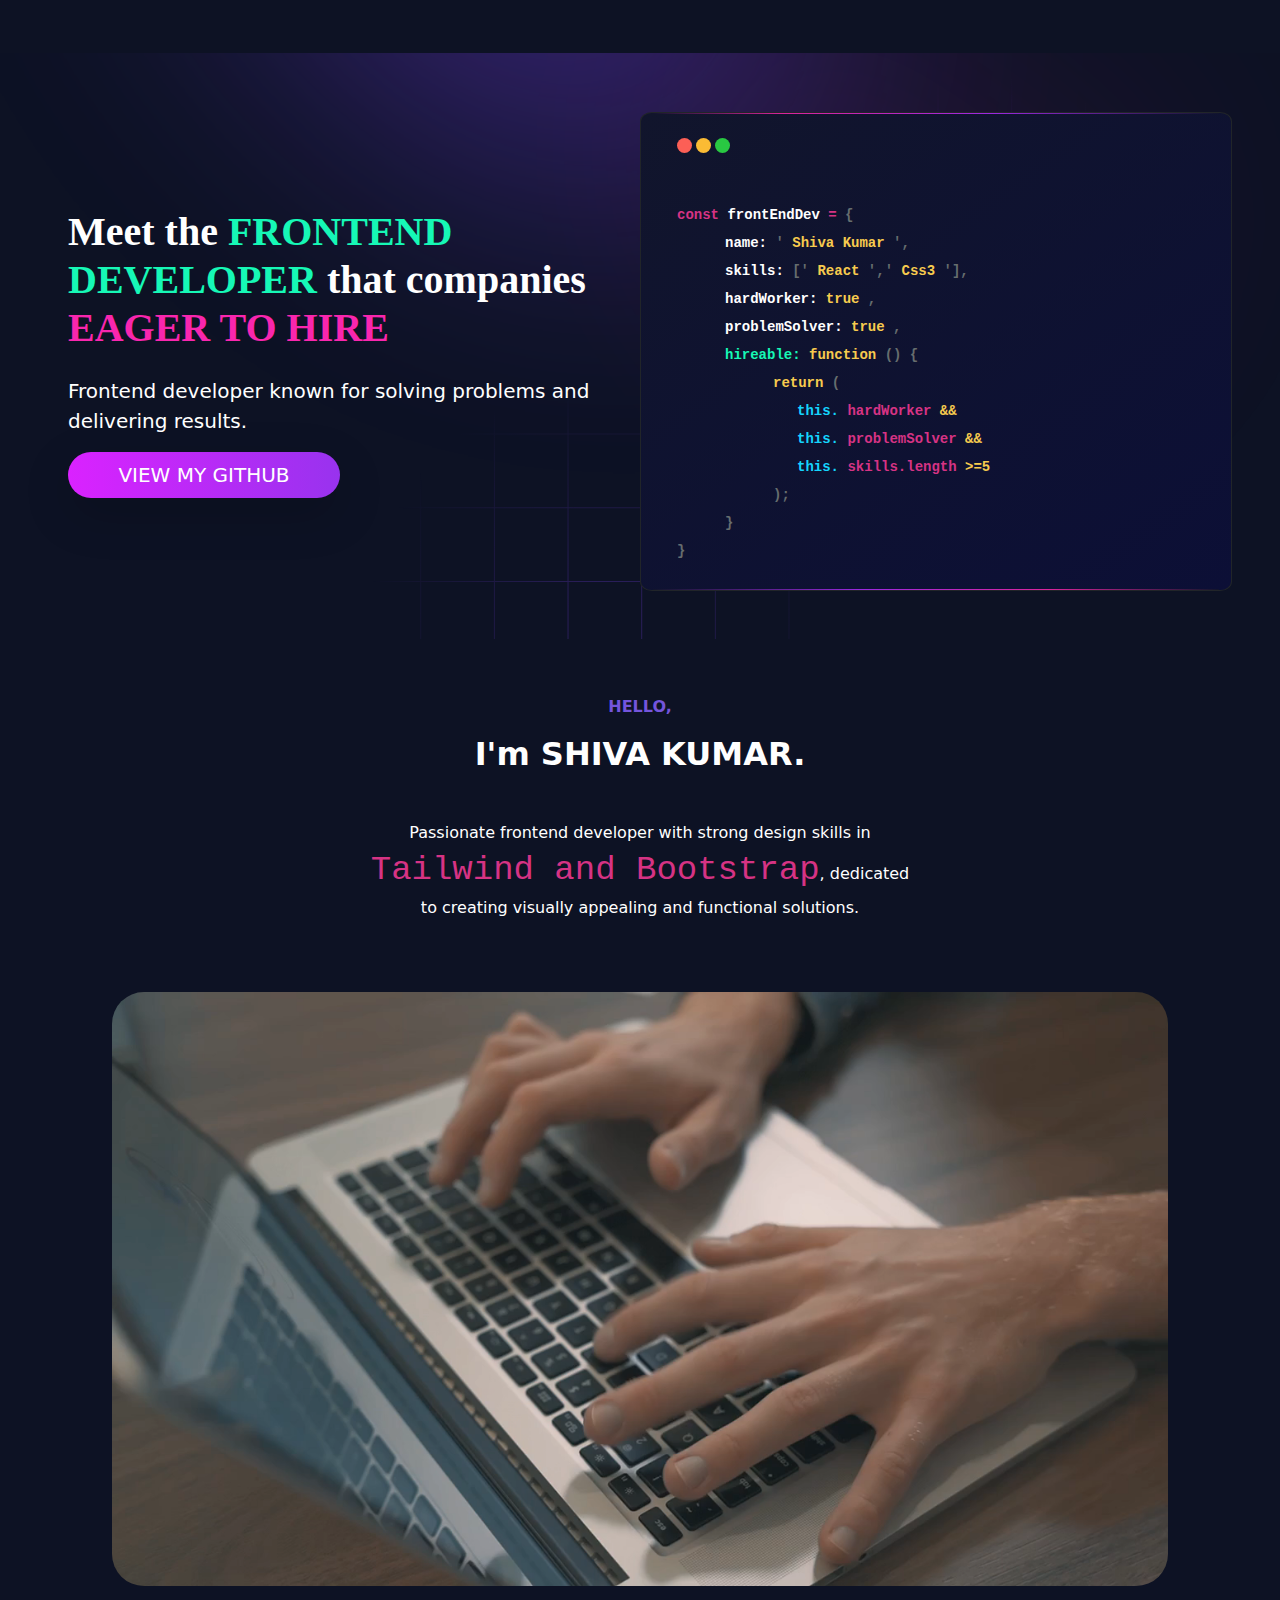
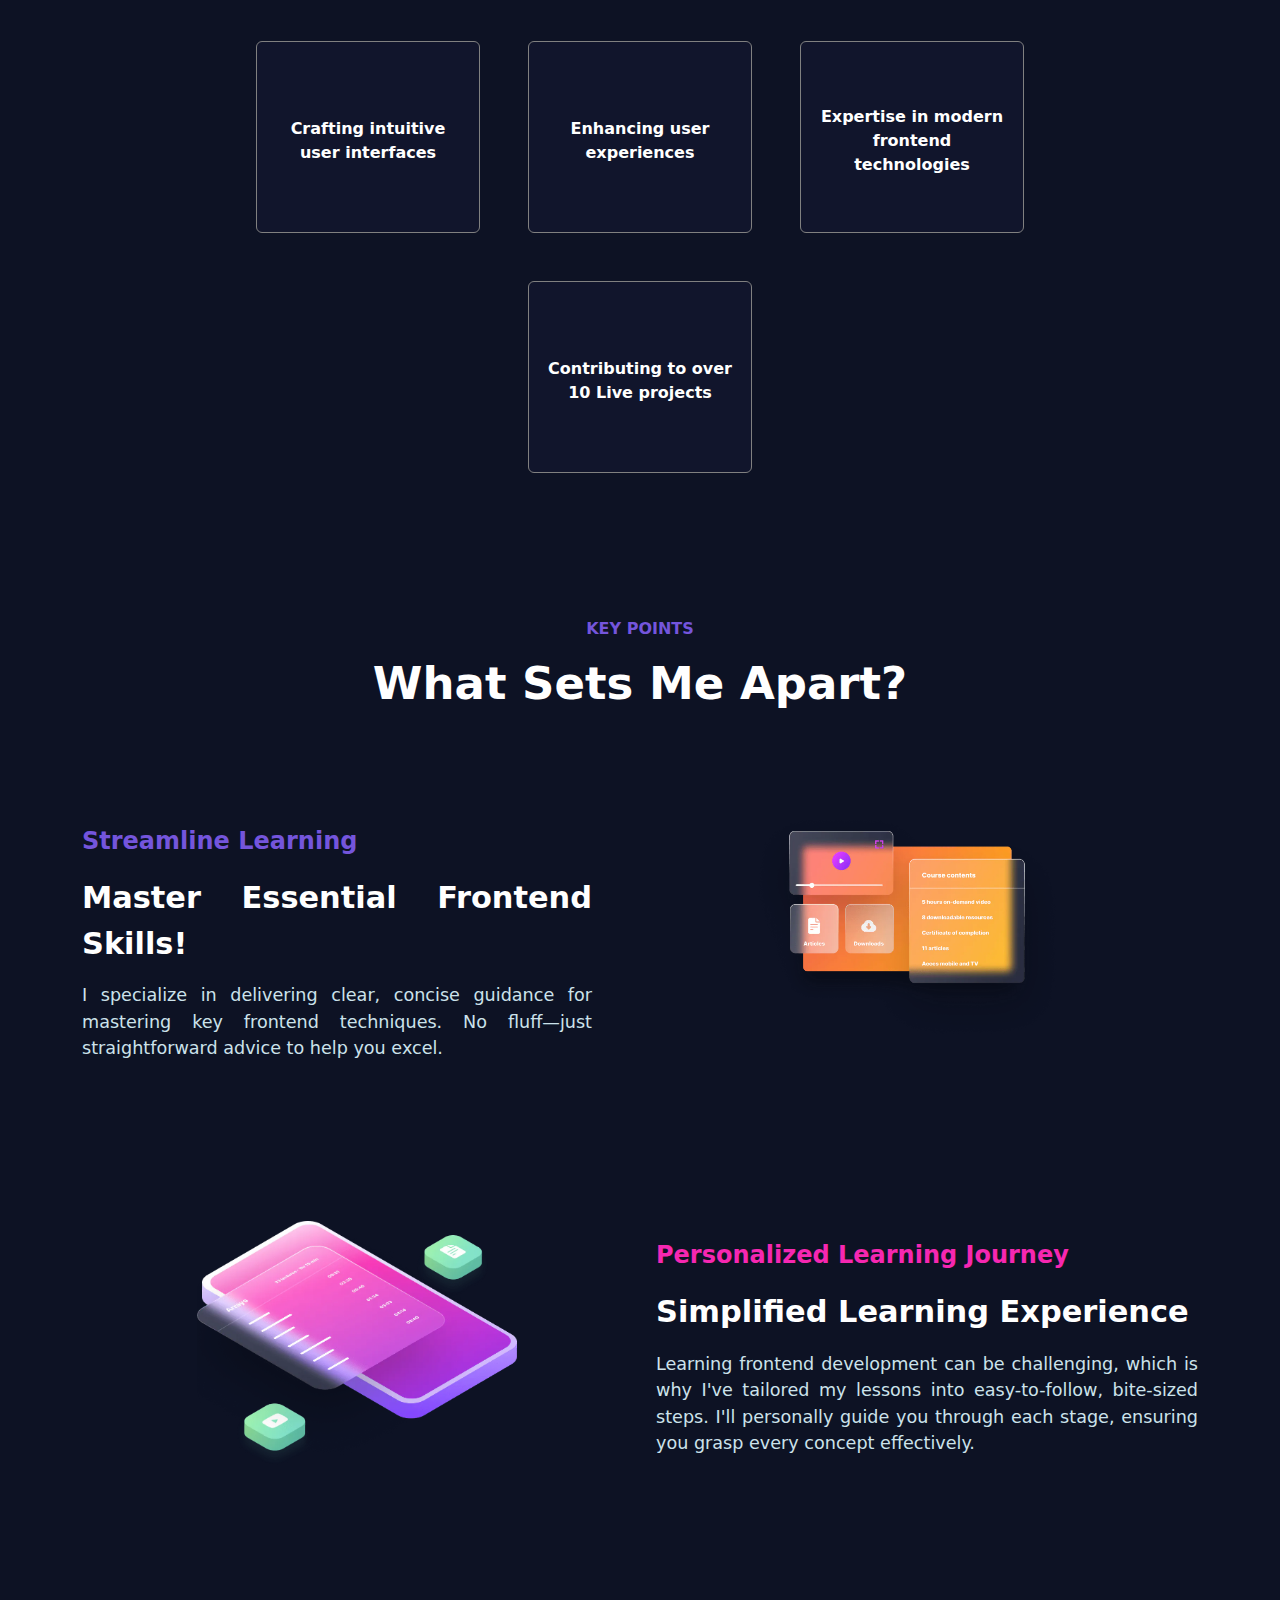
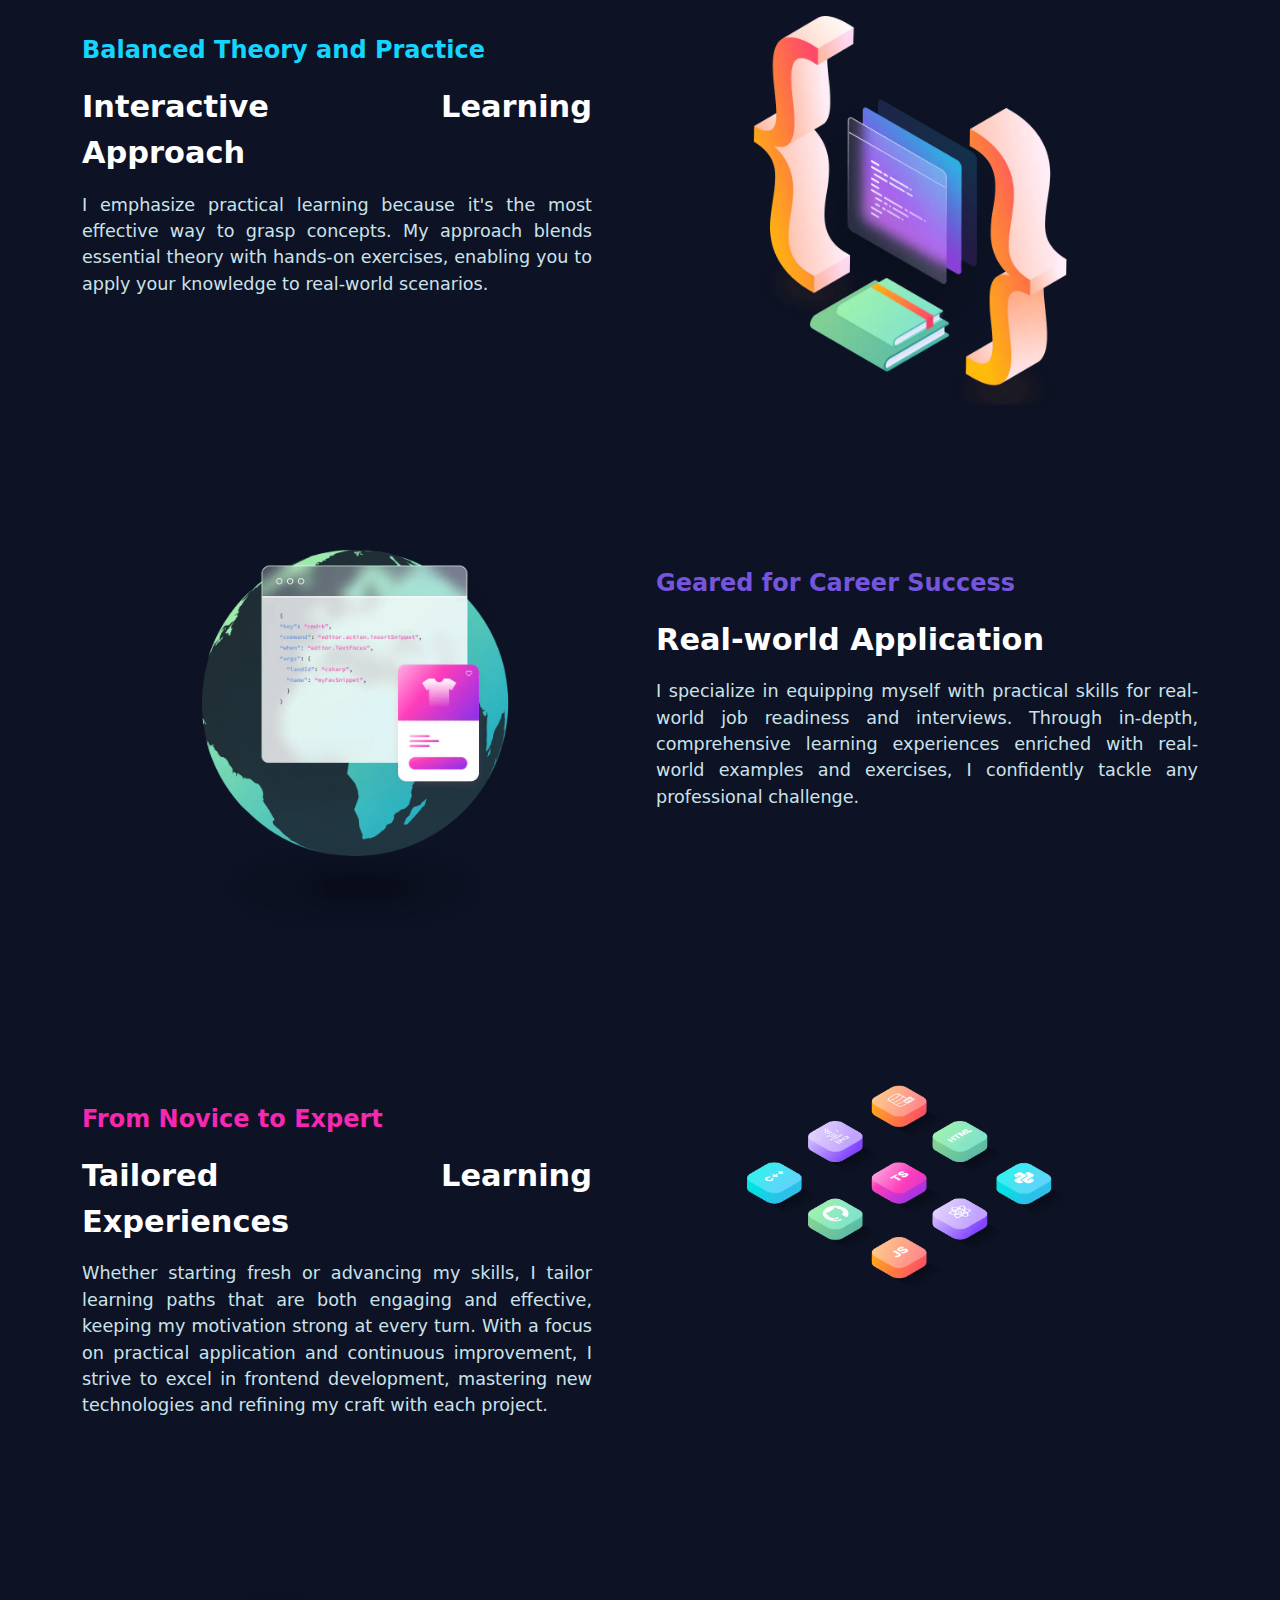
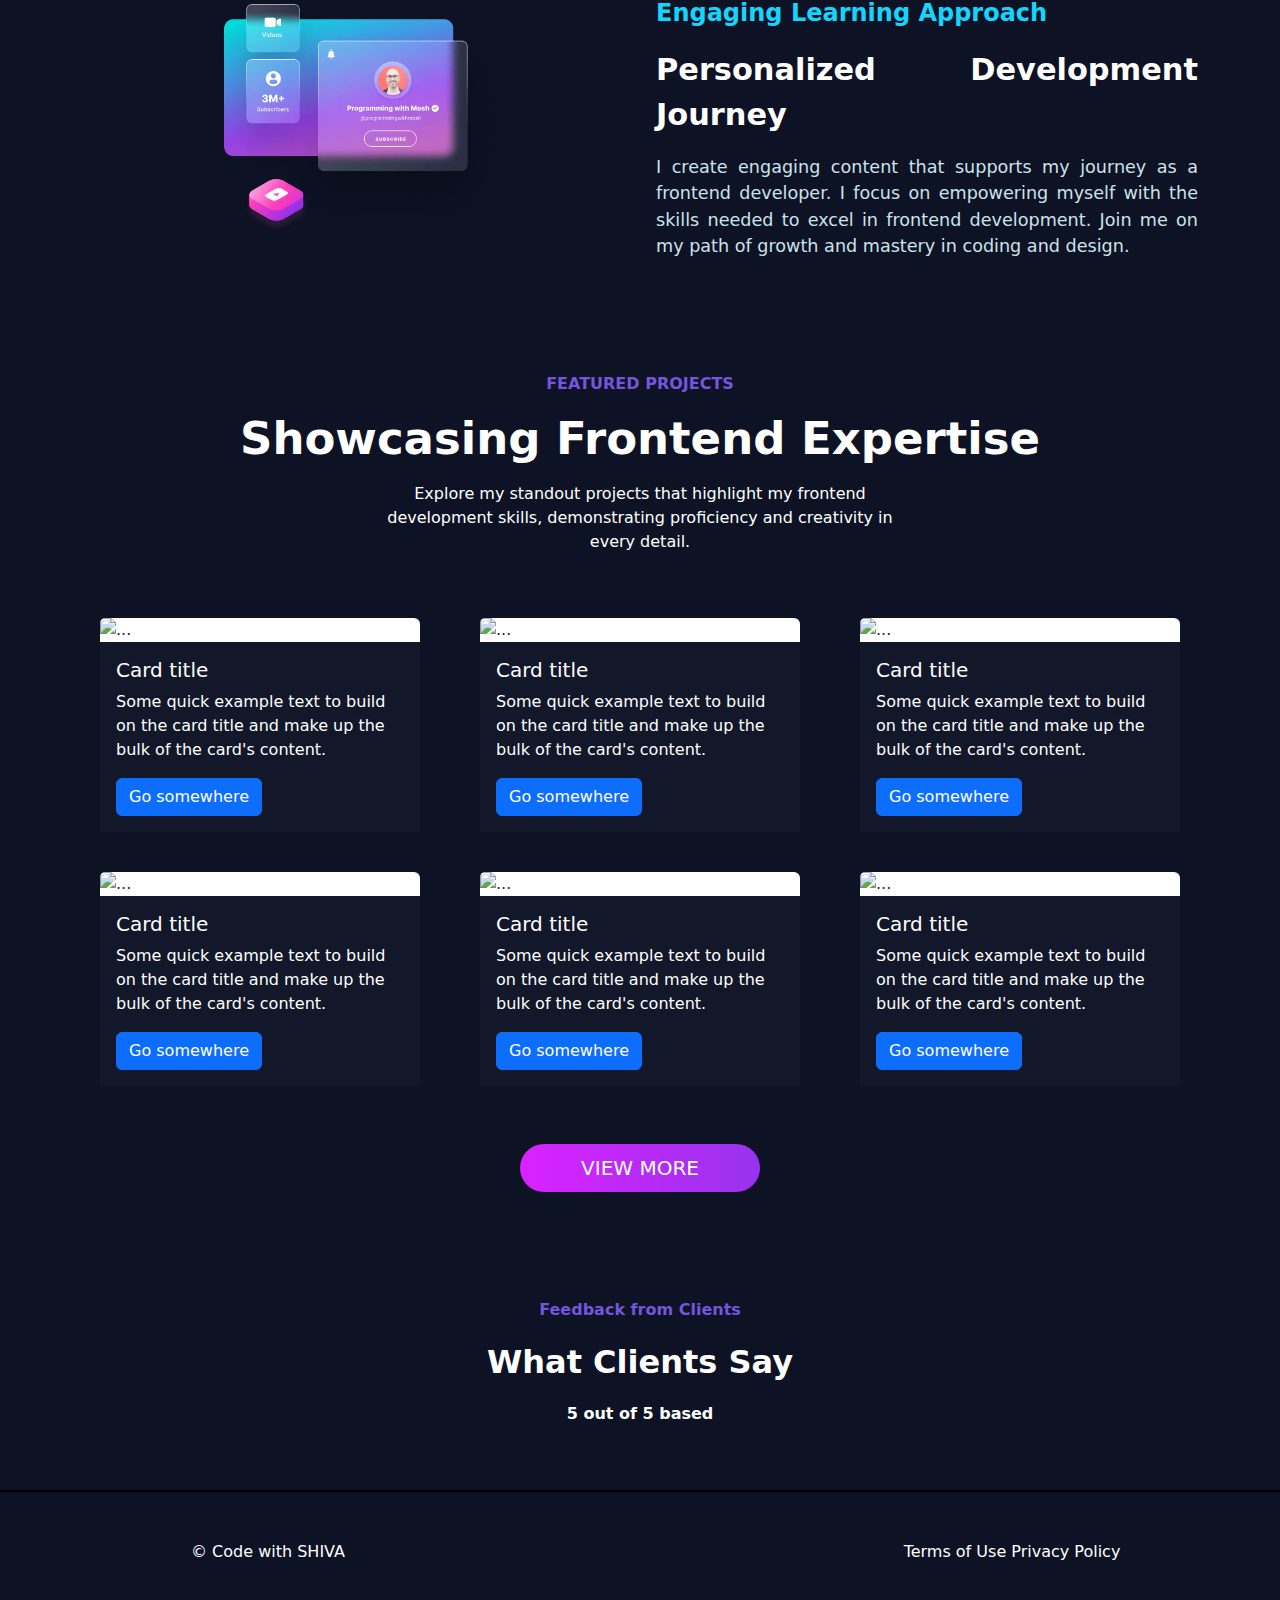
==== commit 57780d5e: "Add files via upload" ====
--- a/coding mosh/index.html
+++ b/coding mosh/index.html
@@ -110,10 +110,10 @@
         <div class="row px-5">
           <div class="col col-md-6">
             <div class="p-2 pt-5 pb-5 text-start">
-              <h1 class="mb-4 fs text-white pt-5">
+              <h1 class="mb-4 fs text-white pt-5 ff-pp">
                 Meet the
-                <span class="fw-bold SOFTWARE">FRONTEND DEVELOPER</span> that
-                companies
+                <span class="fw-bold SOFTWARE ff-pp">FRONTEND DEVELOPER</span>
+                that companies
                 <span class="fw-bold love">EAGER TO HIRE</span>
               </h1>
               <p class="fs-5 text-white fw-500">
@@ -253,7 +253,9 @@
                 </p>
               </div>
             </div>
-            <div class="card sat">
+            <div
+              class="card sat d-flex justify-content-center align-content-center"
+            >
               <div class="card-bod text-center">
                 <h5 class="card-title fs-1 text-cyan fw-bolder">
                   <i class="ri-pass-valid-fill"></i>
@@ -263,7 +265,9 @@
                 </p>
               </div>
             </div>
-            <div class="card sat">
+            <div
+              class="card sat d-flex justify-content-center align-content-center"
+            >
               <div class="card-bod text-center">
                 <h5 class="card-title fs-1 text-pink fw-bolder">
                   <i class="ri-vip-diamond-fill"></i>
@@ -273,7 +277,9 @@
                 </p>
               </div>
             </div>
-            <div class="card sat">
+            <div
+              class="card sat d-flex justify-content-center align-content-center"
+            >
               <div class="card-bod text-center">
                 <h5 class="card-title fs-1 fw-bolder text-orange">
                   <i class="ri-pages-fill"></i>
--- a/coding mosh/style.css
+++ b/coding mosh/style.css
@@ -37,7 +37,6 @@
 .sat {
   width: 14rem;
   height: 12rem;
-  padding: 2rem;
   border: 0.1px solid gray;
   background-color: #11152c;
 }
@@ -203,9 +202,11 @@
 }
 .card-style:hover {
   transition: transform 0.5s ease-in-out; /* Adjust timing and easing as needed */
-  transform: scale(1.1); /* Scale up to 1.1 on hover */
-}
-
+  transform: scale(1.1);
+}
+.ff-pp {
+  font-family: Pp Neue Machina !important;
+}
 .card-body {
   background-color: #12172a !important;
 }
@@ -223,7 +224,6 @@
   transition: 0.5s;
   background-size: 200% auto;
   color: white;
-  /* box-shadow: 0 0 20px #eee; */
   border-radius: 10px;
   display: block;
 }
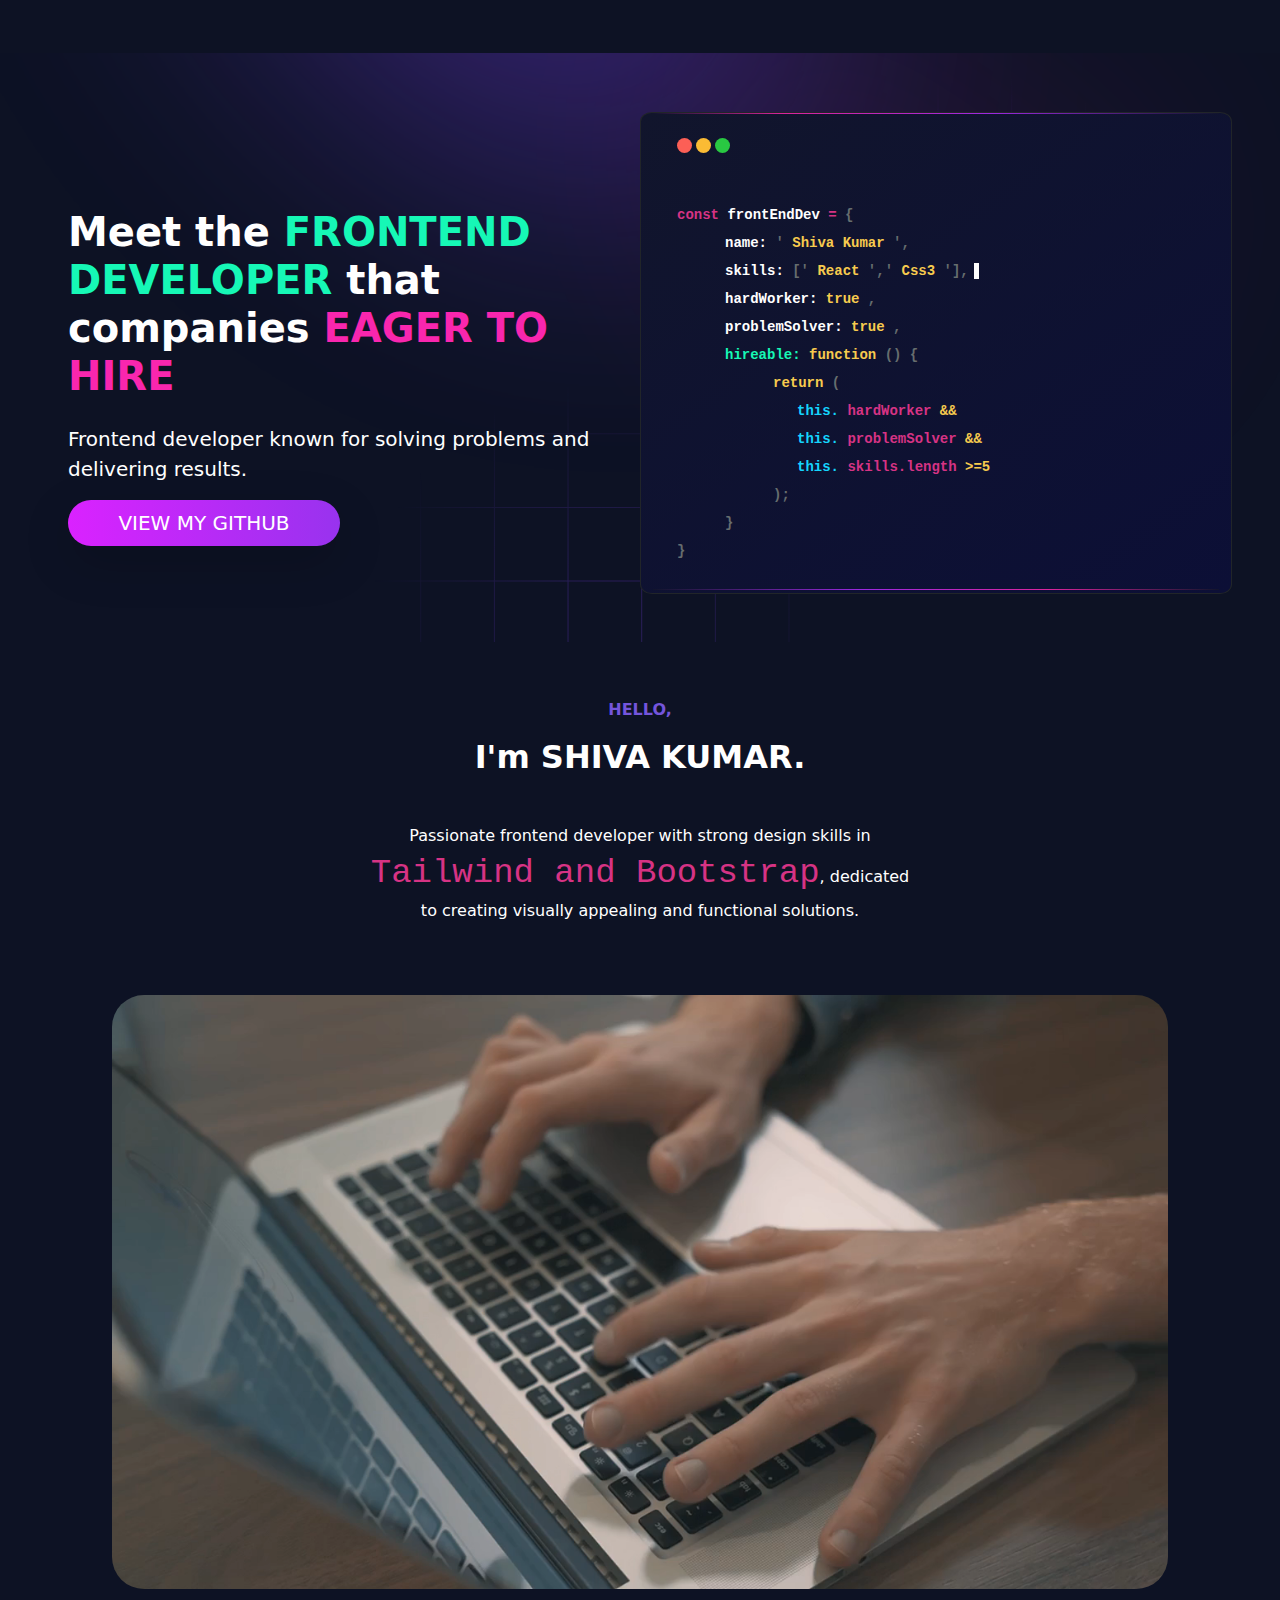
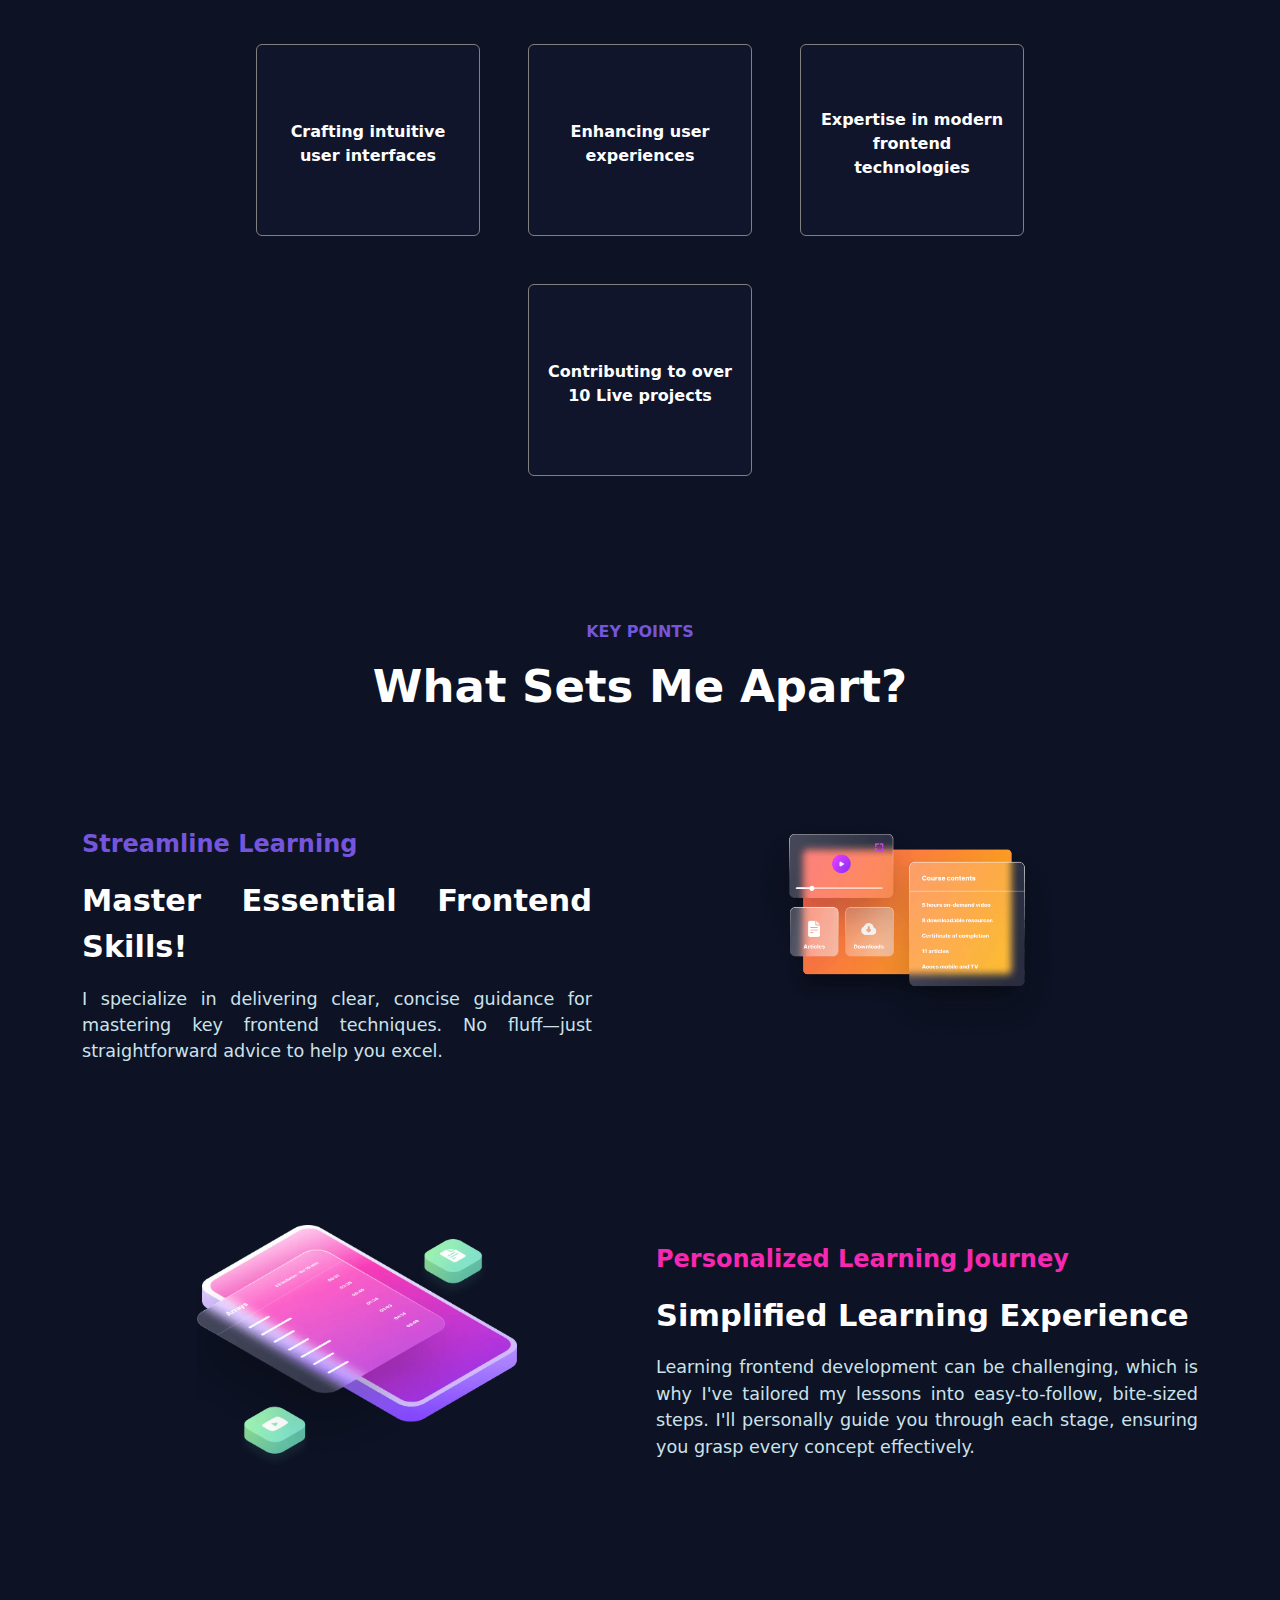
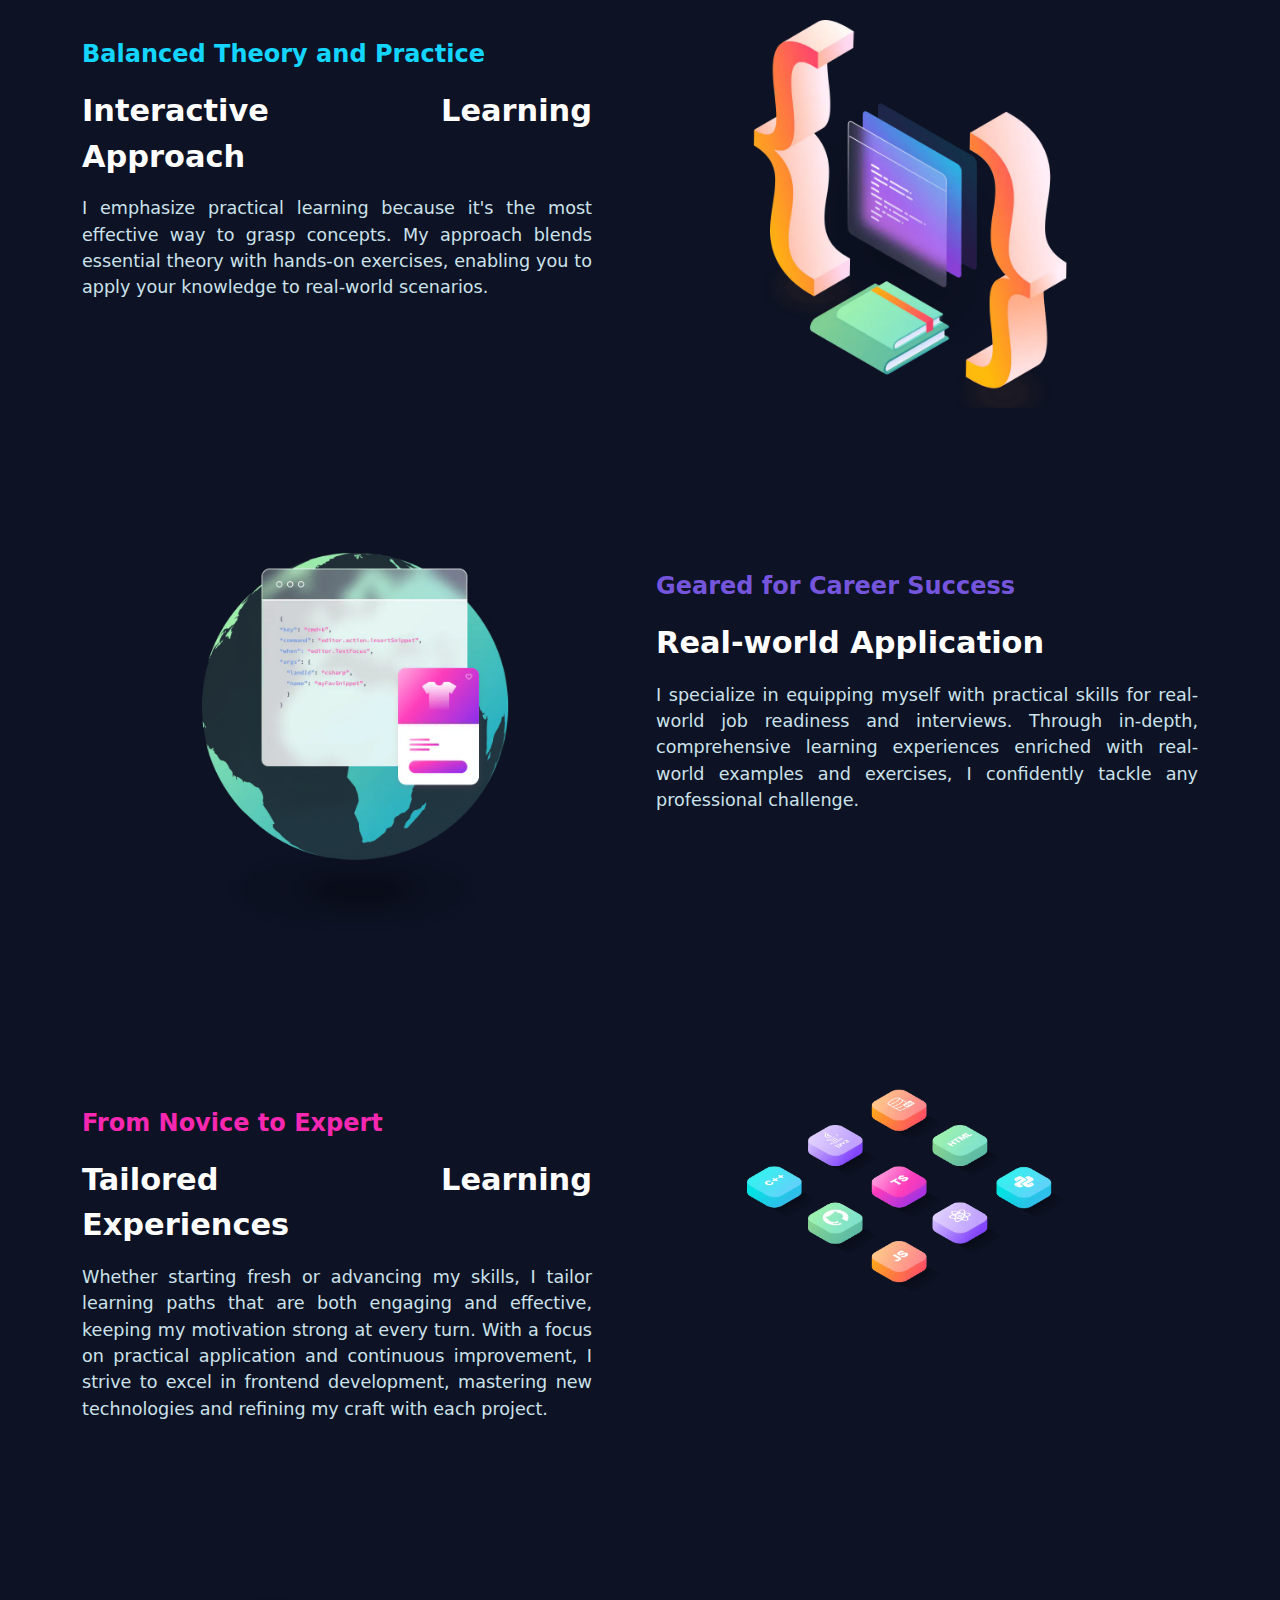
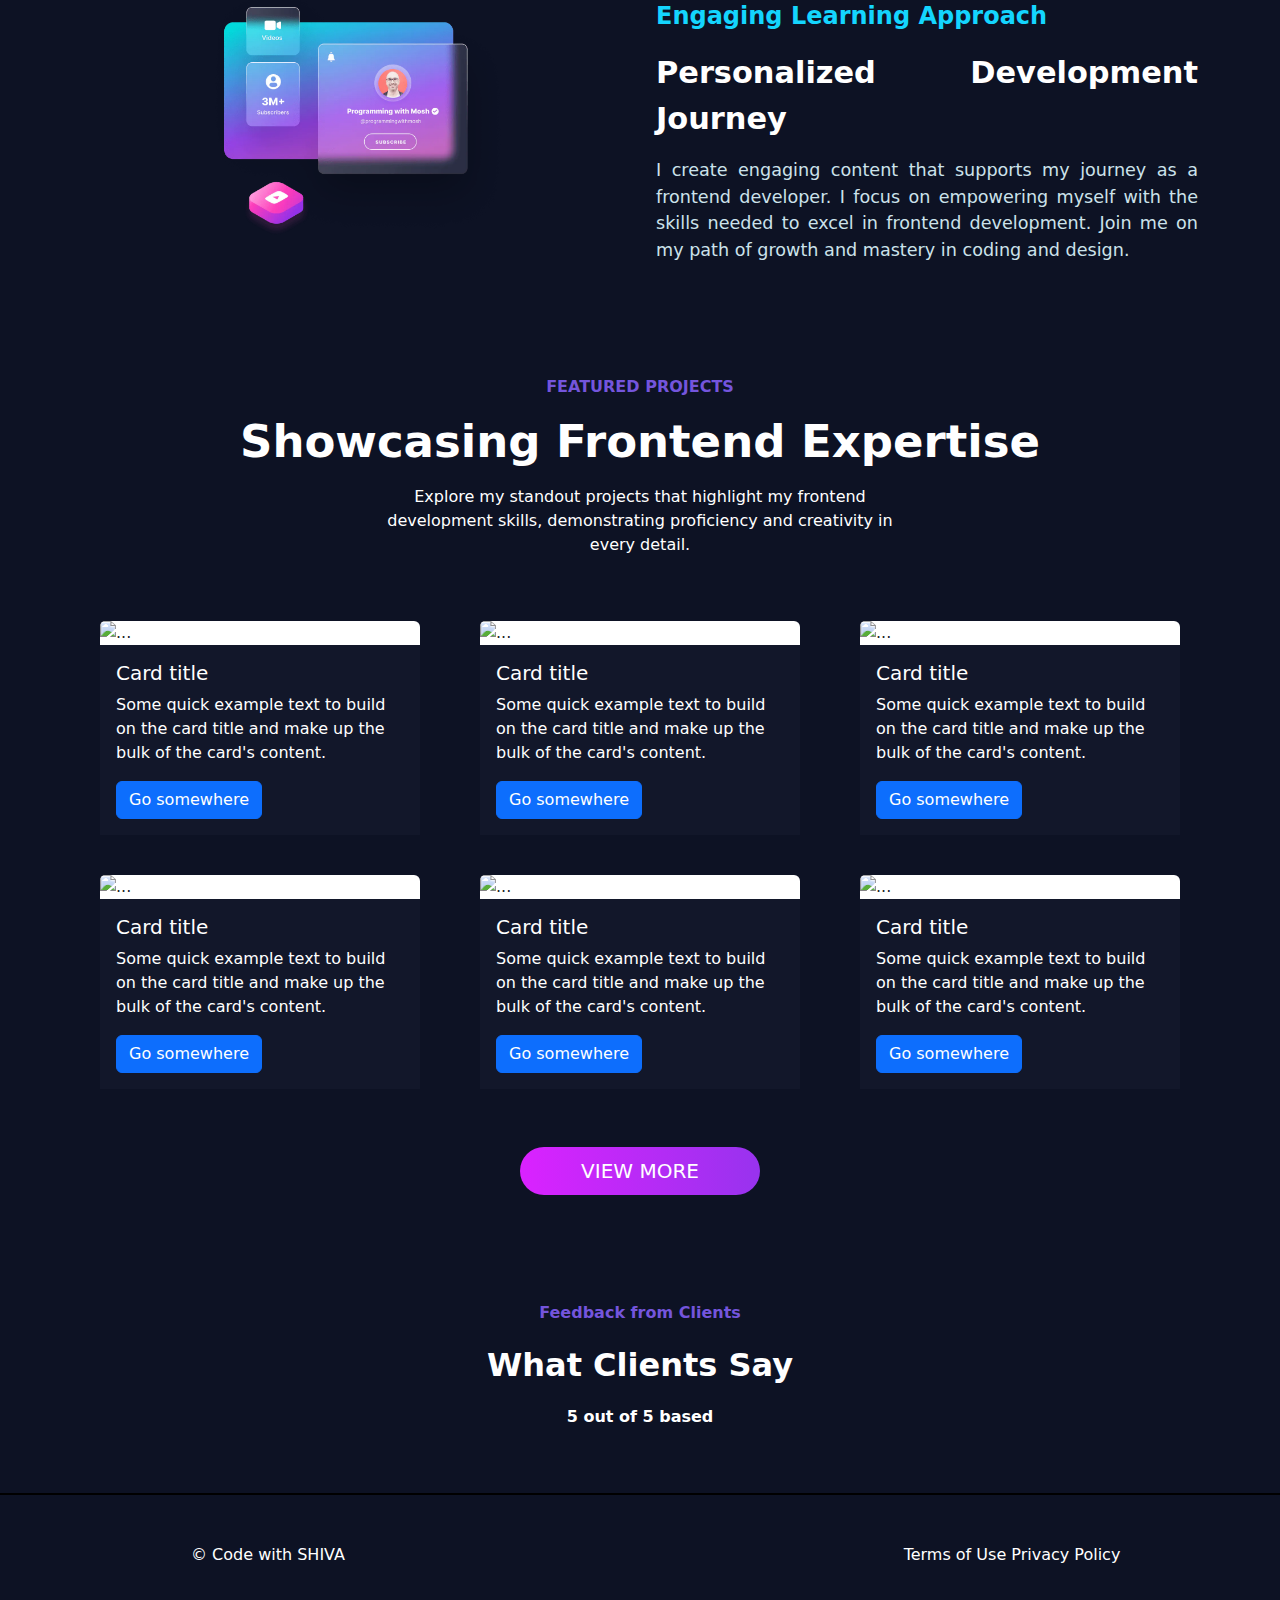
==== commit 43a48ae4: "Add files via upload" ====
--- a/coding mosh/index.html
+++ b/coding mosh/index.html
@@ -161,6 +161,7 @@
                   <span class="text-grey">','</span>
                   <span class="text-orange">Css3 </span>
                   <span class="text-grey">'],</span>
+                  <span class="blink"> </span>
                 </div>
                 <div>
                   <span class="text-white ps-5 skill-text">hardWorker:</span>
--- a/coding mosh/style.css
+++ b/coding mosh/style.css
@@ -201,12 +201,10 @@
   border: 0px solid transparent !important;
 }
 .card-style:hover {
-  transition: transform 0.5s ease-in-out; /* Adjust timing and easing as needed */
+  transition: transform 0.8s ease-in;
   transform: scale(1.1);
 }
-.ff-pp {
-  font-family: Pp Neue Machina !important;
-}
+
 .card-body {
   background-color: #12172a !important;
 }
@@ -265,6 +263,23 @@
 a {
   text-decoration: none;
 }
+
+/*  ``````````````````    blink  ````````````````````` */
+.blink {
+  animation: blink 0.8s infinite ease-in-out;
+  border-right: 5px solid white;
+  padding-left: 5px !important;
+}
+
+@keyframes blink {
+  from {
+    border-right-color: white;
+  }
+  to {
+    border-right-color: transparent;
+  }
+}
+/*  ``````````````````    blink  ````````````````````` */
 @media (min-width: 320px) and (max-width: 480px) {
   #home {
     padding-top: 0rem;
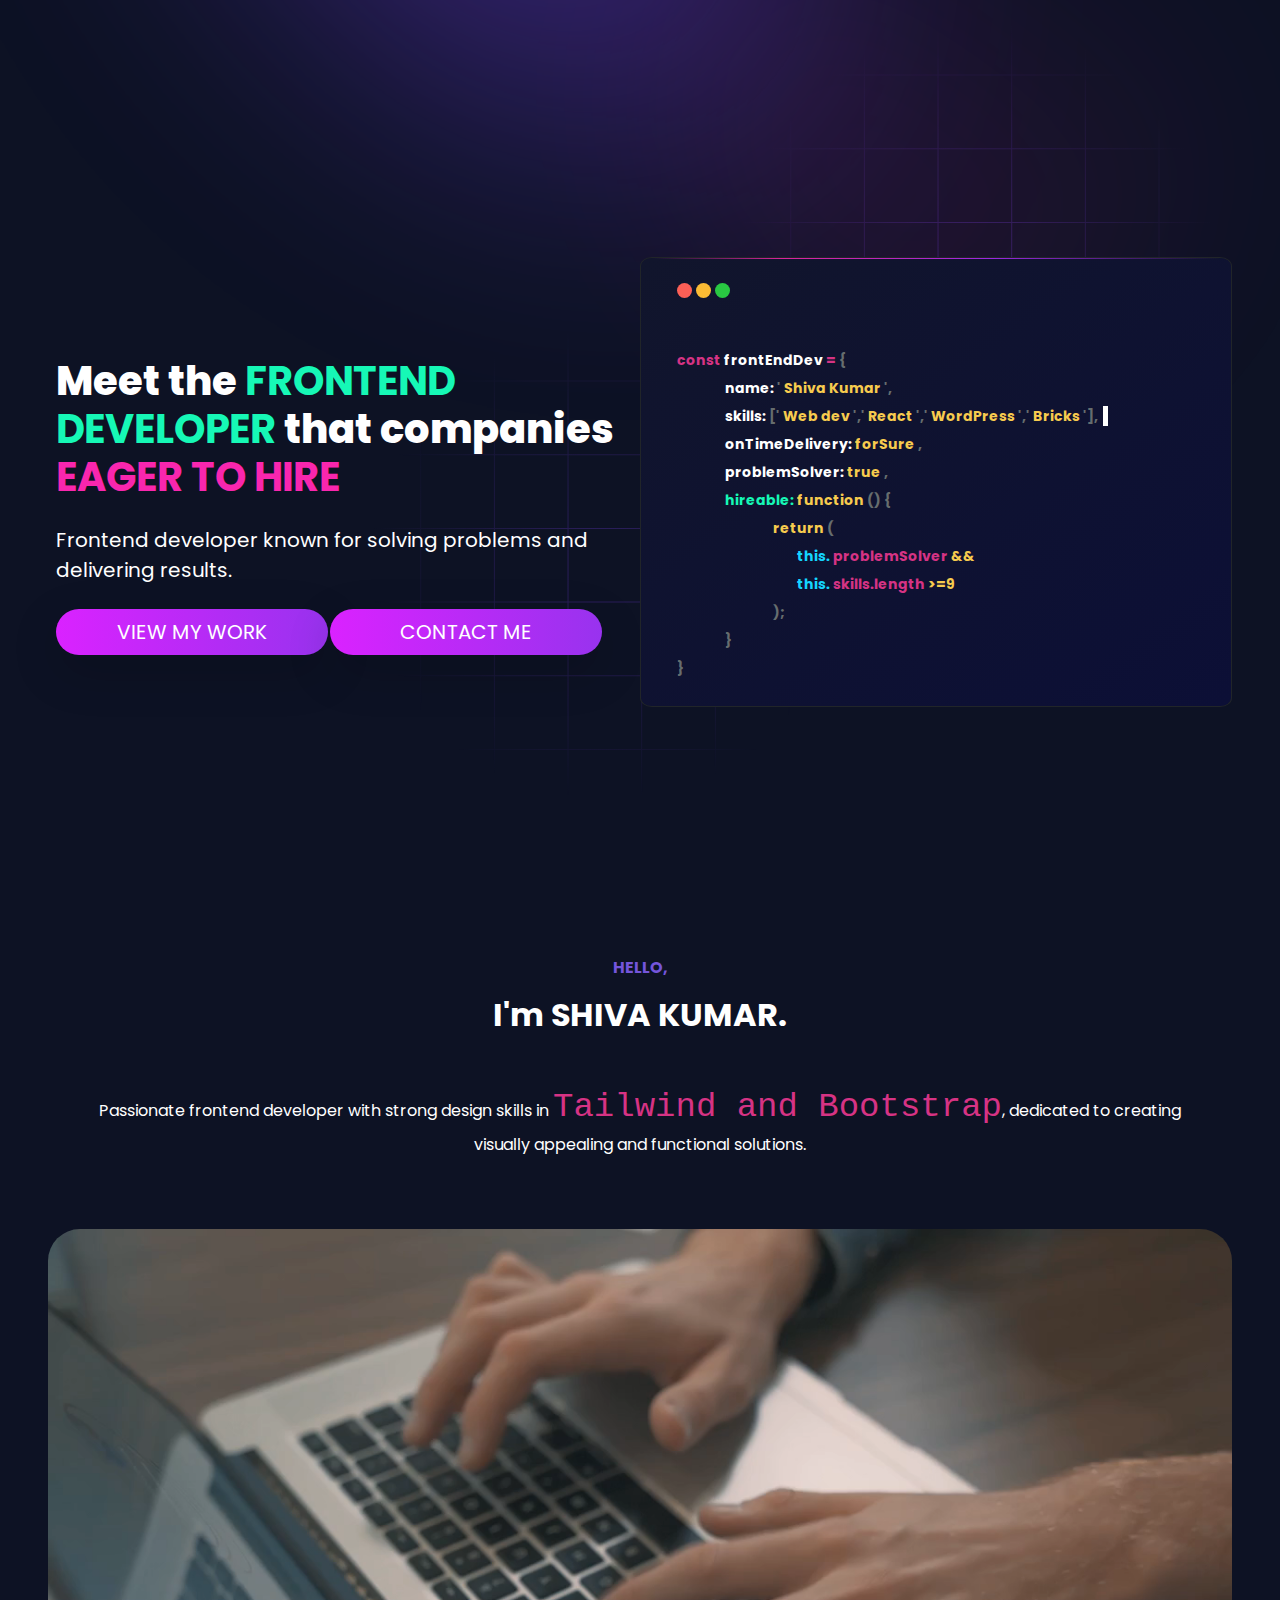
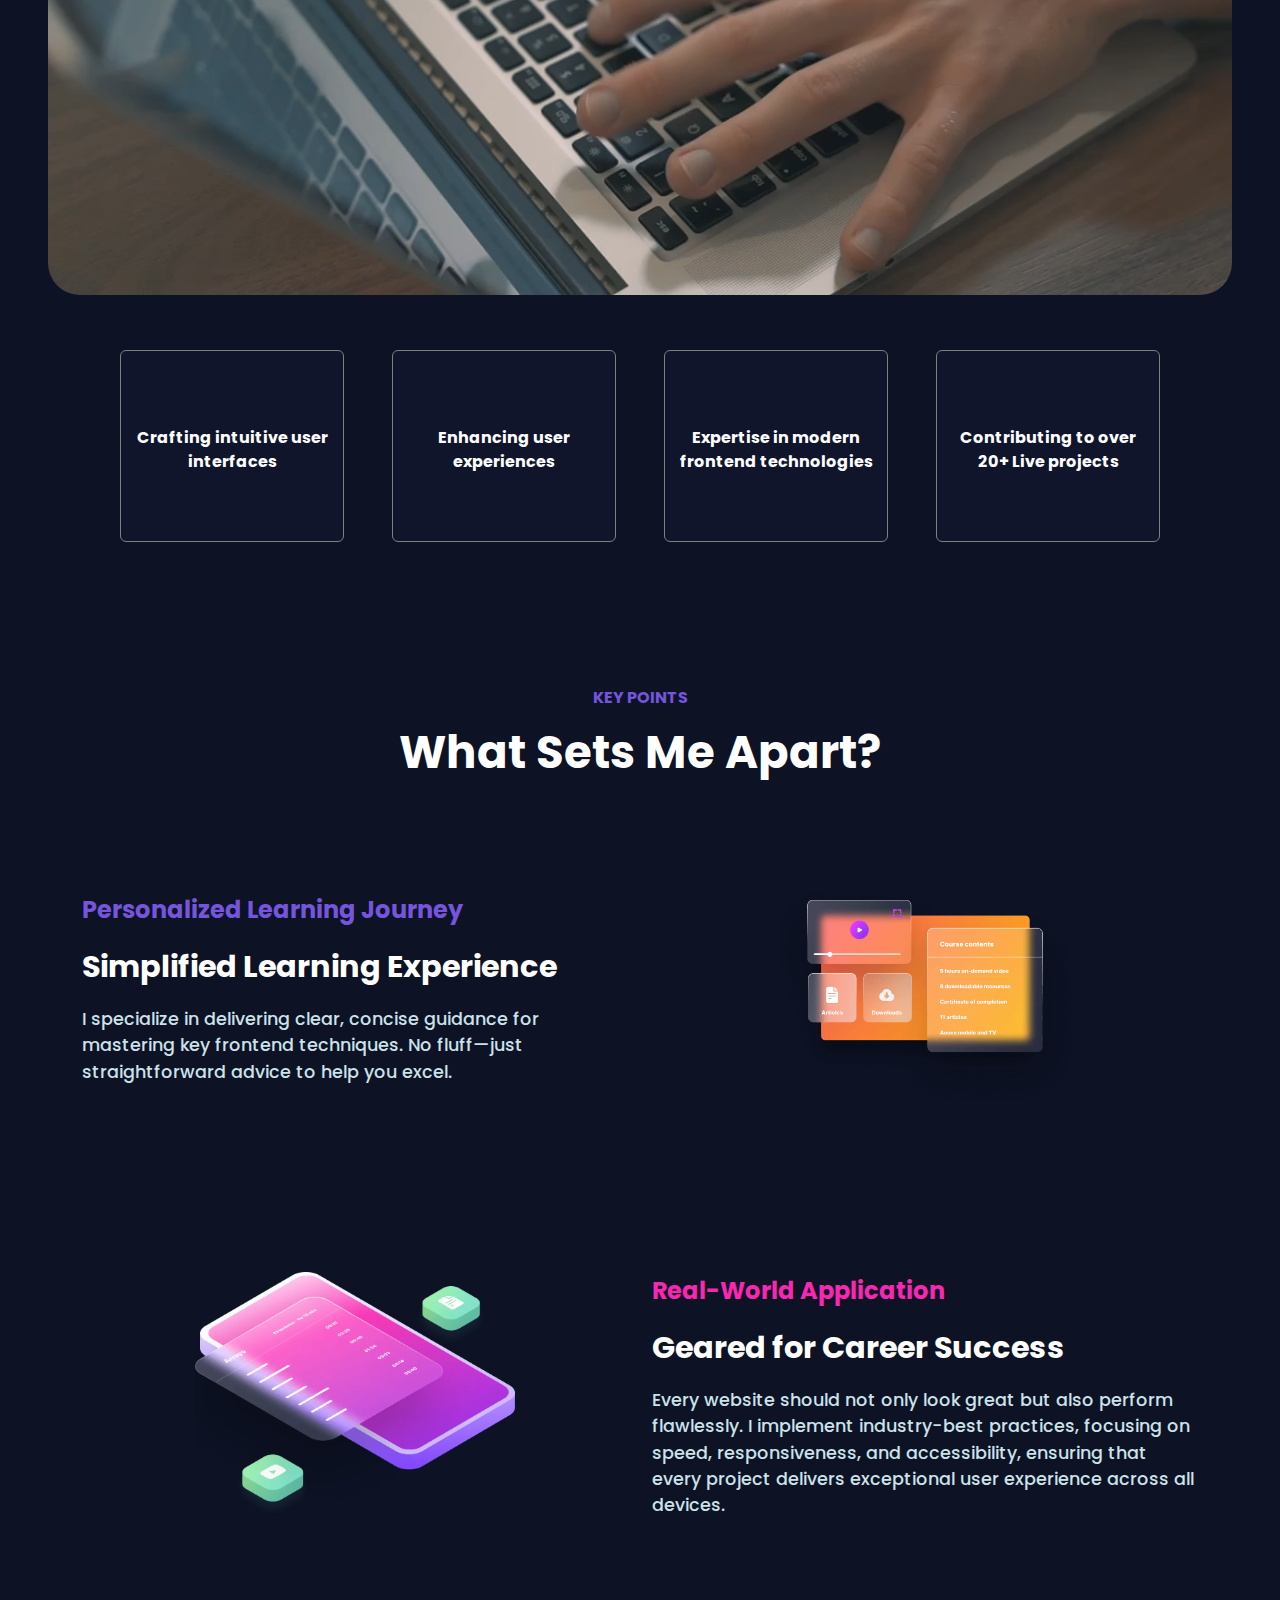
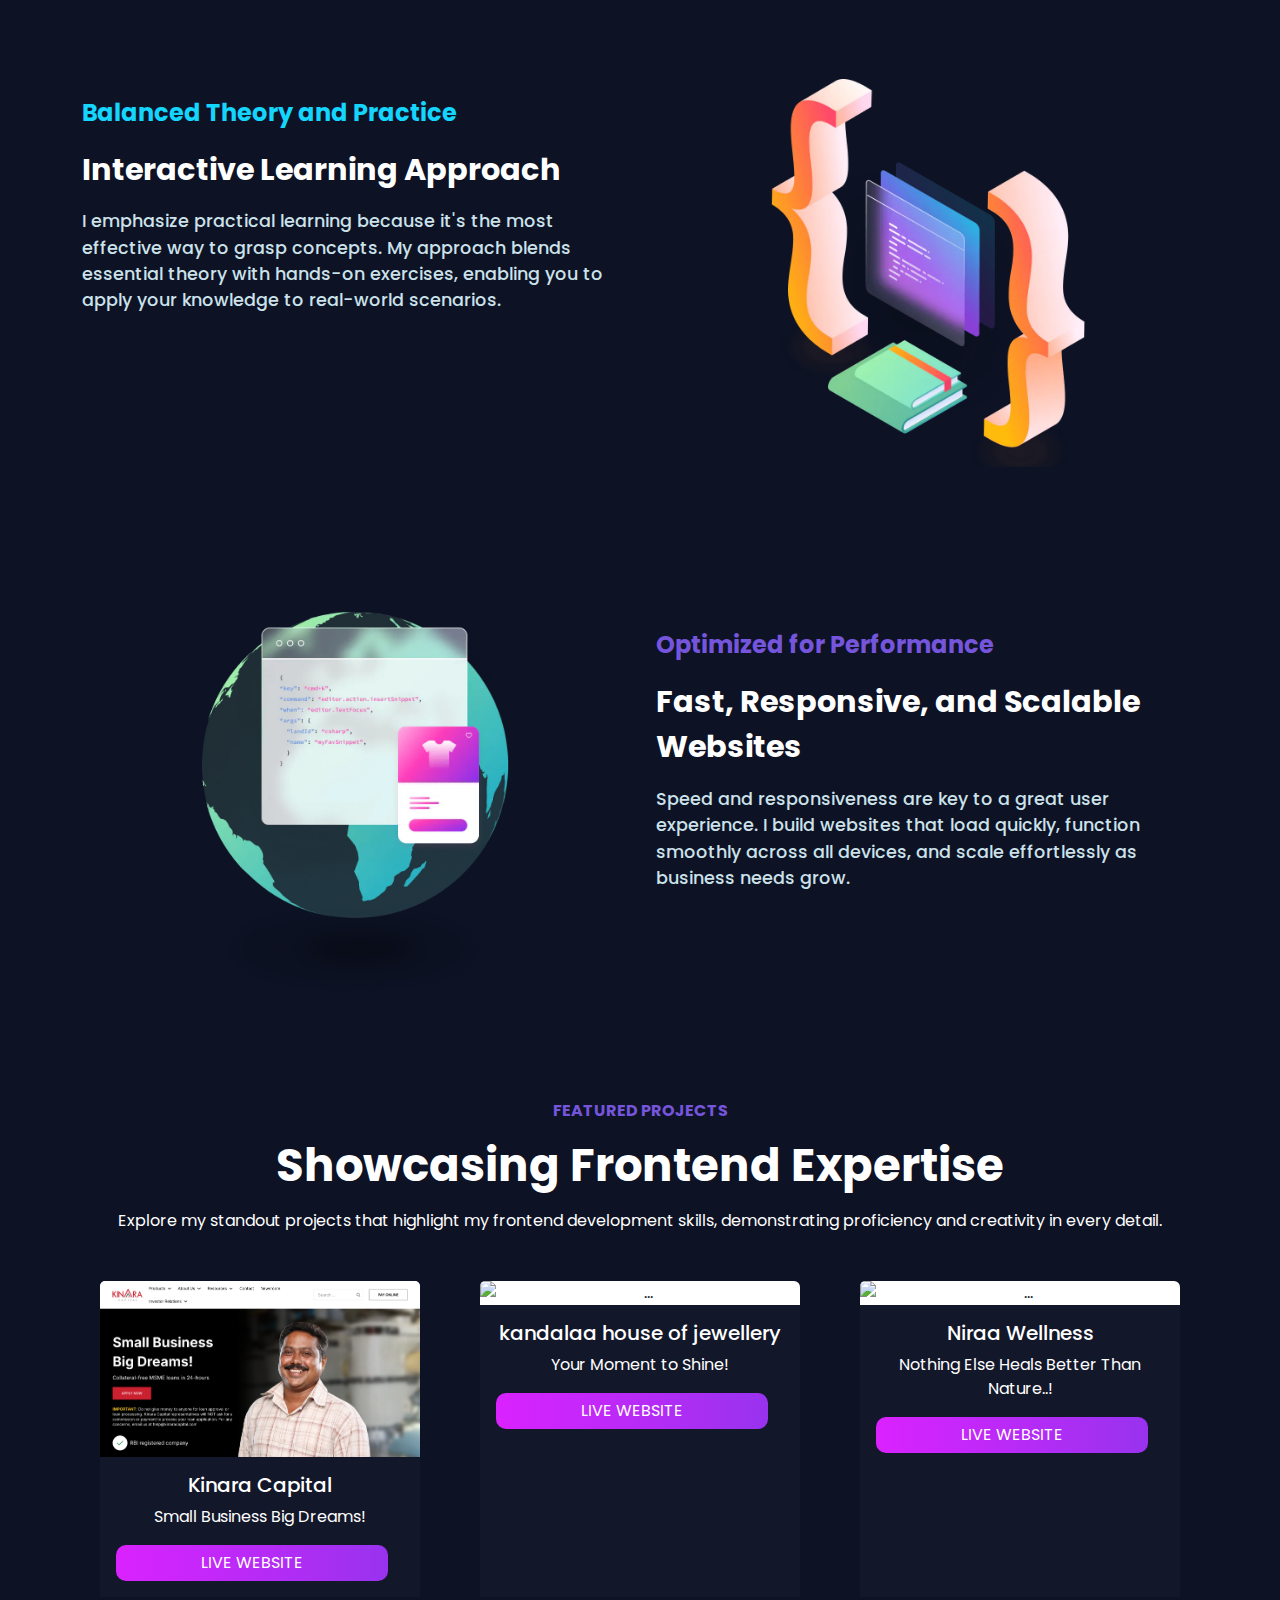
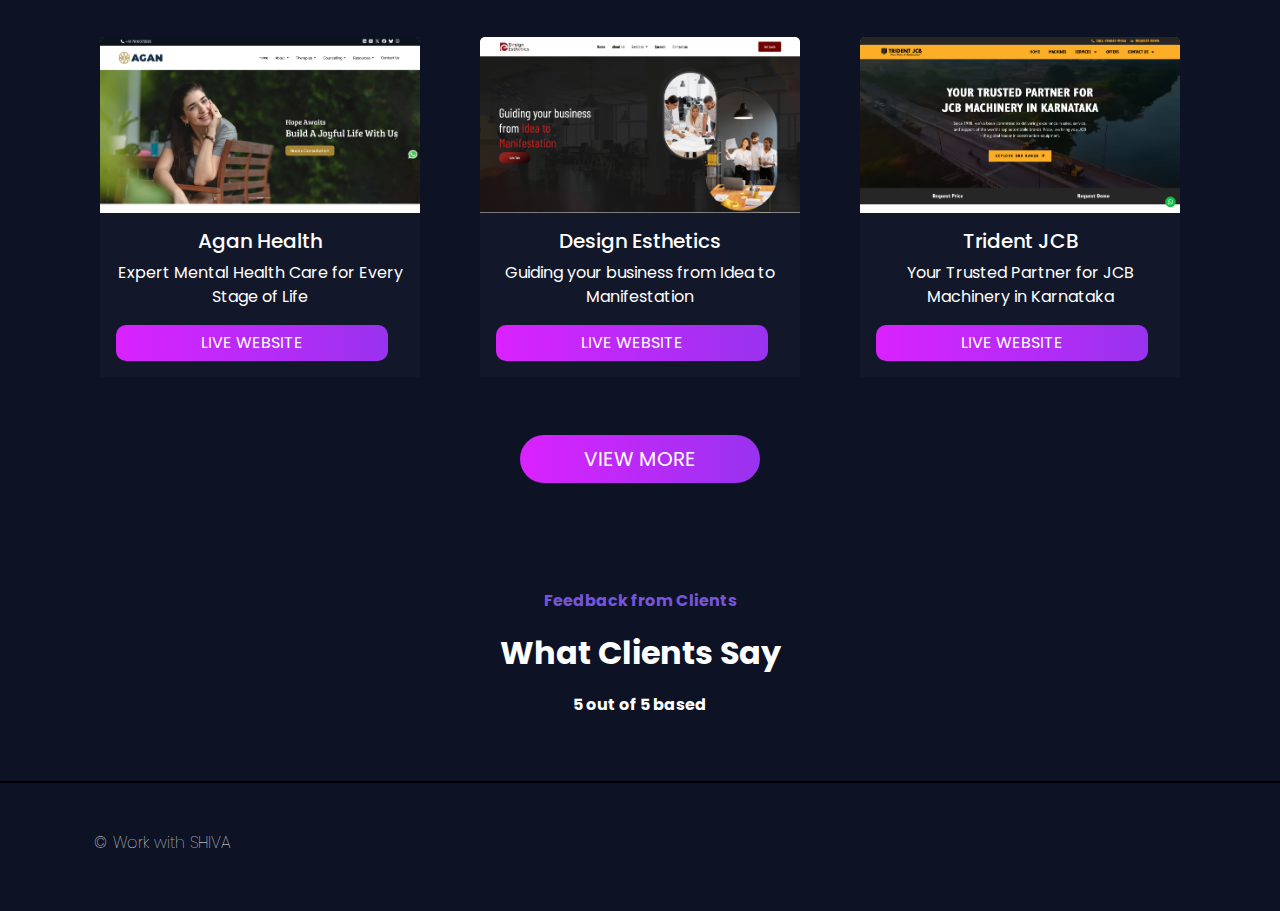
==== commit 7819cd5c: "Add files via upload" ====
--- a/coding mosh/index.html
+++ b/coding mosh/index.html
@@ -1,46 +1,37 @@
 <!DOCTYPE html>
 <html lang="en">
-  <head>
-    <meta charset="UTF-8" />
-    <meta name="viewport" content="width=device-width, initial-scale=1.0" />
-    <title>CODING</title>
-
-    <link
-      href="https://cdn.jsdelivr.net/npm/bootstrap@5.3.3/dist/css/bootstrap.min.css"
-      rel="stylesheet"
-      integrity="sha384-QWTKZyjpPEjISv5WaRU9OFeRpok6YctnYmDr5pNlyT2bRjXh0JMhjY6hW+ALEwIH"
-      crossorigin="anonymous"
-    />
-
-    <link
-      rel="stylesheet"
-      href="https://cdnjs.cloudflare.com/ajax/libs/OwlCarousel2/2.3.4/assets/owl.carousel.min.css"
-      integrity="sha512-tS3S5qG0BlhnQROyJXvNjeEM4UpMXHrQfTGmbQ1gKmelCxlSEBUaxhRBj/EFTzpbP4RVSrpEikbmdJobCvhE3g=="
-      crossorigin="anonymous"
-      referrerpolicy="no-referrer"
-    />
-    <link
-      rel="stylesheet"
-      href="https://cdnjs.cloudflare.com/ajax/libs/OwlCarousel2/2.3.4/assets/owl.theme.default.min.css"
-      integrity="sha512-sMXtMNL1zRzolHYKEujM2AqCLUR9F2C4/05cdbxjjLSRvMQIciEPCQZo++nk7go3BtSuK9kfa/s+a4f4i5pLkw=="
-      crossorigin="anonymous"
-      referrerpolicy="no-referrer"
-    />
-
-    <link
-      href="https://cdn.jsdelivr.net/npm/remixicon@4.3.0/fonts/remixicon.css"
-      rel="stylesheet"
-    />
-    <link rel="stylesheet" href="style.css" />
-  </head>
-  <body>
-    <section id="">
-      <div class="position-relative">
-        <nav class="navbar navbar-expand-lg fs-5 position-absolute">
-          <div class="container-fluid py-2 px-4">
-            <!-- <a class="navbar-brand text-white px-5" href="#">logo</a> -->
-
-            <!-- <button
+
+<head>
+  <meta charset="UTF-8" />
+  <meta name="viewport" content="width=device-width, initial-scale=1.0" />
+  <title>Shiva Kumar</title>
+
+  <link rel="shortcut icon" href="img/favicon.ico" />
+
+  <link href="https://cdn.jsdelivr.net/npm/bootstrap@5.3.3/dist/css/bootstrap.min.css" rel="stylesheet"
+    integrity="sha384-QWTKZyjpPEjISv5WaRU9OFeRpok6YctnYmDr5pNlyT2bRjXh0JMhjY6hW+ALEwIH" crossorigin="anonymous" />
+
+  <link rel="stylesheet" href="https://cdnjs.cloudflare.com/ajax/libs/OwlCarousel2/2.3.4/assets/owl.carousel.min.css"
+    integrity="sha512-tS3S5qG0BlhnQROyJXvNjeEM4UpMXHrQfTGmbQ1gKmelCxlSEBUaxhRBj/EFTzpbP4RVSrpEikbmdJobCvhE3g=="
+    crossorigin="anonymous" referrerpolicy="no-referrer" />
+  <link rel="stylesheet"
+    href="https://cdnjs.cloudflare.com/ajax/libs/OwlCarousel2/2.3.4/assets/owl.theme.default.min.css"
+    integrity="sha512-sMXtMNL1zRzolHYKEujM2AqCLUR9F2C4/05cdbxjjLSRvMQIciEPCQZo++nk7go3BtSuK9kfa/s+a4f4i5pLkw=="
+    crossorigin="anonymous" referrerpolicy="no-referrer" />
+
+  <link href="https://cdn.jsdelivr.net/npm/remixicon@4.3.0/fonts/remixicon.css" rel="stylesheet" />
+  <link rel="stylesheet" href="style.css" />
+  <link rel="stylesheet" href="helper.css" />
+</head>
+
+<body>
+  <section id="">
+    <div class="position-relative">
+      <nav class="navbar navbar-expand-lg fs-5 position-absolute">
+        <div class="container-fluid py-2 px-4">
+          <!-- <a class="navbar-brand text-white px-5" href="#">logo</a> -->
+
+          <!-- <button
               class="navbar-toggler"
               type="button"
               data-bs-toggle="collapse"
@@ -100,48 +91,59 @@
                 </li>
               </ul>
             </div> -->
-          </div>
-        </nav>
-      </div>
-    </section>
-
-    <section id="home">
-      <div class="container-fluid py-5">
-        <div class="row px-5">
-          <div class="col col-md-6">
-            <div class="p-2 pt-5 pb-5 text-start">
-              <h1 class="mb-4 fs text-white pt-5 ff-pp">
-                Meet the
-                <span class="fw-bold SOFTWARE ff-pp">FRONTEND DEVELOPER</span>
-                that companies
-                <span class="fw-bold love">EAGER TO HIRE</span>
-              </h1>
-              <p class="fs-5 text-white fw-500">
-                Frontend developer known for solving problems and delivering
-                results.
-              </p>
-              <a href="https://github.com/Hpshiva" target="_blank">
-                <button
-                  type="button"
-                  class="btn btn-lg rounded-pill GET shadow-lg"
-                >
-                  View my GitHub
-                  <i class="ri-arrow-right-line"></i>
-                </button>
-              </a>
-            </div>
-          </div>
-          <div class="col col-md-6 border border-dark">
-            <!-- Gradient start -->
-            <div class="flex flex-row"></div>
-            <!-- Gradient end-->
-            <div class="py-4 px-4 d-flex gap-1 circle">
-              <div class="w-15 h-15 bg-1 rounded-circle"></div>
-              <div class="w-15 h-15 bg-2 rounded-circle"></div>
-              <div class="w-15 h-15 bg-3 rounded-circle"></div>
-            </div>
-            <div class="p-4">
-              <code class="lh-lg fw-bolder">
+        </div>
+      </nav>
+    </div>
+  </section>
+
+  <section id="home" class="align-content-center">
+    <div class="container-fluid py-5">
+      <div class="row px-2 px-md-5">
+        <div class="col col-md-6 px-0 align-content-center">
+          <div class="p-0 p-md-2 pt-5 pb-5 text-start">
+            <h1 class="mb-4 fs text-white pt-5 ff-pp">
+              Meet the
+              <span class="fw-bold SOFTWARE ff-pp">FRONTEND DEVELOPER</span>
+              that companies
+              <span class="fw-bold love">EAGER TO HIRE</span>
+            </h1>
+            <p class="fs-5 text-white fw-500">
+              Frontend developer known for solving problems and delivering
+              results.
+            </p>
+            <div class="row gap-4 mt-4">
+              <div class="col-md-5 col-12">
+
+                <a href="#fourth">
+                  <button type="button" class="btn btn-lg rounded-pill GET shadow-lg">
+                    View my Work
+                    <i class="ri-arrow-right-line"></i>
+                  </button>
+                </a>
+              </div>
+              <div class="col-md-5 col-12">
+
+                <a href="https://wa.me/+916283937782" target="_blank">
+                  <button type="button" class="btn btn-lg rounded-pill GET shadow-lg">
+                    Contact Me
+                    <i class="ri-arrow-right-line"></i>
+                  </button>
+                </a>
+              </div>
+            </div>
+          </div>
+        </div>
+        <div class="col col-md-6 border border-dark align-content-center">
+          <!-- Gradient start -->
+          <div class="flex flex-row"></div>
+          <!-- Gradient end-->
+          <div class="py-4 px-2 px-md-4 d-flex gap-1 circle">
+            <div class="w-15 h-15 bg-1 rounded-circle"></div>
+            <div class="w-15 h-15 bg-2 rounded-circle"></div>
+            <div class="w-15 h-15 bg-3 rounded-circle"></div>
+          </div>
+          <div class="px-2 px-md-4 py-md-4">
+            <code class="lh-lg fw-bolder">
                 <div>
                   <span>const </span>
                   <span class="text-white">frontEndDev </span>
@@ -157,15 +159,19 @@
                 <div>
                   <span class="text-white ps-5 skill-text">skills: </span>
                   <span class="text-grey">['</span>
+                  <span class="text-orange">Web dev </span>
+                  <span class="text-grey">','</span>
                   <span class="text-orange">React </span>
                   <span class="text-grey">','</span>
-                  <span class="text-orange">Css3 </span>
+                  <span class="text-orange">WordPress </span>
+                  <span class="text-grey">','</span>
+                  <span class="text-orange">Bricks </span>
                   <span class="text-grey">'],</span>
                   <span class="blink"> </span>
                 </div>
                 <div>
-                  <span class="text-white ps-5 skill-text">hardWorker:</span>
-                  <span class="text-orange">true</span>
+                  <span class="text-white ps-5 skill-text">onTimeDelivery:</span>
+                  <span class="text-orange">forSure</span>
                   <span class="text-grey">,</span>
                 </div>
                 <div>
@@ -182,11 +188,11 @@
                   <span class="text-orange">return</span>
                   <span class="text-grey">(</span>
                 </div>
-                <div class="ps-15 this-text">
+                <!-- <div class="ps-15 this-text">
                   <span class="text-sky">this.</span>
                   <span>hardWorker </span>
                   <span class="text-orange">&&</span>
-                </div>
+                </div> -->
                 <div class="ps-15 this-text">
                   <span class="text-sky">this.</span>
                   <span>problemSolver </span>
@@ -195,7 +201,7 @@
                 <div class="ps-15 this-text">
                   <span class="text-sky">this.</span>
                   <span>skills.length </span>
-                  <span class="text-orange">>=5</span>
+                  <span class="text-orange">>=9</span>
                 </div>
                 <div class="ps-10">
                   <span class="text-grey">);</span>
@@ -207,583 +213,391 @@
                   <span class="text-grey">}</span>
                 </div>
               </code>
-            </div>
-            <!-- Gradient start -->
-            <div class="flex flex-row1"></div>
-            <!-- Gradient end-->
-          </div>
-        </div>
-      </div>
-    </section>
-
-    <section id="second" class="py-5">
-      <header class="text-center py-2">
-        <div class="container">
-          <span class="text-purple fw-bolder">HELLO,</span>
-          <h2 class="my-3 fw-bolder text-white">I'm SHIVA KUMAR.</h2>
-          <div class="d-flex justify-content-center my-5">
-            <p class="w-50 text-white">
-              Passionate frontend developer with strong design skills in
-              <code class="fs-34">Tailwind and Bootstrap</code>, dedicated to
-              creating visually appealing and functional solutions.
-            </p>
-          </div>
-        </div>
-      </header>
-      <div class="mx-5 overflow-hidden object-fit-cover v-div">
-        <video
-          src="video/1103484_1080p_Search_1280x720.mp4"
-          class="object-fit-cover w-100 h-100 controls rounded-5 loop"
-          id="myVideo"
-          autoplay
-          muted
-          loop
-        ></video>
-
-        <div class="m-5">
-          <div class="row d-flex justify-content-center gap-5">
-            <div
-              class="card sat d-flex justify-content-center align-content-center"
-            >
-              <div class="card-bod text-center">
-                <h5 class="card-title fs-1 text-purple fw-bolder">
-                  <i class="ri-shake-hands-fill"></i>
-                </h5>
-                <p class="card-text text-white fw-bolder">
-                  Crafting intuitive user interfaces
-                </p>
-              </div>
-            </div>
-            <div
-              class="card sat d-flex justify-content-center align-content-center"
-            >
-              <div class="card-bod text-center">
-                <h5 class="card-title fs-1 text-cyan fw-bolder">
-                  <i class="ri-pass-valid-fill"></i>
-                </h5>
-                <p class="card-text text-white fw-bolder">
-                  Enhancing user experiences
-                </p>
-              </div>
-            </div>
-            <div
-              class="card sat d-flex justify-content-center align-content-center"
-            >
-              <div class="card-bod text-center">
-                <h5 class="card-title fs-1 text-pink fw-bolder">
-                  <i class="ri-vip-diamond-fill"></i>
-                </h5>
-                <p class="card-text text-white fw-bolder">
-                  Expertise in modern frontend technologies
-                </p>
-              </div>
-            </div>
-            <div
-              class="card sat d-flex justify-content-center align-content-center"
-            >
-              <div class="card-bod text-center">
-                <h5 class="card-title fs-1 fw-bolder text-orange">
-                  <i class="ri-pages-fill"></i>
-                </h5>
-                <p class="card-text text-white fw-bolder">
-                  Contributing to over 10 Live projects
-                </p>
-              </div>
-            </div>
-          </div>
-        </div>
-      </div>
-    </section>
-
-    <section id="third">
-      <div class="pt-5 mb-5">
-        <div class="container text-center">
-          <p class="text-purple fw-bolder">KEY POINTS</p>
-          <h3 class="fw-bolder text-white Why">What Sets Me Apart?</h3>
-        </div>
-      </div>
+          </div>
+          <!-- Gradient start -->
+          <div class="flex flex-row1"></div>
+          <!-- Gradient end-->
+        </div>
+      </div>
+    </div>
+  </section>
+
+  <section id="second" class="py-5">
+    <header class="text-center py-2">
       <div class="container">
-        <div class="row text-center my-5">
-          <div class="col text-start">
-            <div class="py-5 text-1 taj">
-              <p><i class="ri-time-line text-white fs-1"></i></p>
-              <p class="text-purple fw-bolder fs-4">Streamline Learning</p>
-              <p class="text-white heading-second fw-bolder">
-                Master Essential Frontend Skills!
+        <span class="text-purple fw-bolder">HELLO,</span>
+        <h2 class="my-3 fw-bolder text-white">I'm SHIVA KUMAR.</h2>
+        <div class="d-flex justify-content-center my-2 my-md-5">
+          <p class=" text-white">
+            Passionate frontend developer with strong design skills in
+            <code class="fs-34">Tailwind and Bootstrap</code>, dedicated to
+            creating visually appealing and functional solutions.
+          </p>
+        </div>
+      </div>
+    </header>
+    <div class="px-2 px-md-5 overflow-hidden object-fit-cover ">
+      <video src="video/1103484_1080p_Search_1280x720.mp4" class="object-fit-cover w-100 h-100 controls rounded-5 loop"
+        id="myVideo" autoplay muted loop></video>
+
+      <div class="m-5">
+        <div class="row d-flex justify-content-center gap-5">
+          <div class="card sat d-flex justify-content-center align-content-center">
+            <div class="card-bod text-center">
+              <h5 class="card-title fs-1 text-purple fw-bolder">
+                <i class="ri-shake-hands-fill"></i>
+              </h5>
+              <p class="card-text text-white fw-bolder">
+                Crafting intuitive user interfaces
               </p>
-              <p class="text-cyan2">
-                I specialize in delivering clear, concise guidance for mastering
-                key frontend techniques. No fluff—just straightforward advice to
-                help you excel.
+            </div>
+          </div>
+          <div class="card sat d-flex justify-content-center align-content-center">
+            <div class="card-bod text-center">
+              <h5 class="card-title fs-1 text-cyan fw-bolder">
+                <i class="ri-pass-valid-fill"></i>
+              </h5>
+              <p class="card-text text-white fw-bolder">
+                Enhancing user experiences
               </p>
             </div>
           </div>
-          <div class="col px-5 py-5">
-            <img src="img/img-1.webp" alt="" class="img-3" />
-          </div>
-        </div>
-      </div>
-      <div class="container">
-        <div class="row text-center my-5">
-          <div class="col px-3 py-5 order-2">
-            <img src="img/img-2.webp" alt="" class="img-2" />
-          </div>
-          <div class="col text-start order-first order-md-2">
-            <div class="py-5 text-1 taj">
-              <p><i class="ri-ancient-gate-line text-white fs-1"></i></p>
-              <p class="text-pink fw-bolder fs-4">
-                Personalized Learning Journey
+          <div class="card sat d-flex justify-content-center align-content-center">
+            <div class="card-bod text-center">
+              <h5 class="card-title fs-1 text-pink fw-bolder">
+                <i class="ri-vip-diamond-fill"></i>
+              </h5>
+              <p class="card-text text-white fw-bolder">
+                Expertise in modern frontend technologies
               </p>
-              <p class="text-white heading-second fw-bolder">
-                Simplified Learning Experience
+            </div>
+          </div>
+          <div class="card sat d-flex justify-content-center align-content-center">
+            <div class="card-bod text-center">
+              <h5 class="card-title fs-1 fw-bolder text-orange">
+                <i class="ri-pages-fill"></i>
+              </h5>
+              <p class="card-text text-white fw-bolder">
+                Contributing to over 20+ Live projects
               </p>
-              <p class="text-cyan2">
-                Learning frontend development can be challenging, which is why
-                I've tailored my lessons into easy-to-follow, bite-sized steps.
-                I'll personally guide you through each stage, ensuring you grasp
-                every concept effectively.
-              </p>
-            </div>
-          </div>
-        </div>
-      </div>
-      <div class="container">
-        <div class="row text-center my-5">
-          <div class="col text-start">
-            <div class="py-5 text-1 taj">
-              <p><i class="ri-verified-badge-fill text-white fs-1"></i></p>
-              <p class="text-sky fw-bolder fs-4">
-                Balanced Theory and Practice
-              </p>
-              <p class="text-white heading-second fw-bolder">
-                Interactive Learning Approach
-              </p>
-              <p class="text-cyan2">
-                I emphasize practical learning because it's the most effective
-                way to grasp concepts. My approach blends essential theory with
-                hands-on exercises, enabling you to apply your knowledge to
-                real-world scenarios.
-              </p>
-            </div>
-          </div>
-          <div class="col px-5 py-5">
-            <img src="img/img-3.webp" alt="" class="img-3" />
-          </div>
-        </div>
-      </div>
-      <div class="container">
-        <div class="row text-center my-5">
-          <div class="col px-3 py-5">
-            <img src="img/img-4.webp" alt="" class="img-4" />
-          </div>
-          <div class="col text-start order-first order-md-2">
-            <div class="py-5 text-1 taj">
-              <p><i class="ri-code-box-fill text-white fs-1"></i></p>
-              <p class="text-purple fw-bolder fs-4">
-                Geared for Career Success
-              </p>
-              <p class="text-white heading-second fw-bolder">
-                Real-world Application
-              </p>
-              <p class="text-cyan2">
-                I specialize in equipping myself with practical skills for
-                real-world job readiness and interviews. Through in-depth,
-                comprehensive learning experiences enriched with real-world
-                examples and exercises, I confidently tackle any professional
-                challenge.
-              </p>
-            </div>
-          </div>
-        </div>
-      </div>
-      <div class="container">
-        <div class="row text-center my-5">
-          <div class="col text-start">
-            <div class="py-5 text-1 pad-x taj">
-              <p><i class="ri-honour-fill text-white fs-1"></i></p>
-              <p class="text-pink fw-bolder fs-4">From Novice to Expert</p>
-              <p class="text-white heading-second fw-bolder">
-                Tailored Learning Experiences
-              </p>
-              <p class="text-cyan2">
-                Whether starting fresh or advancing my skills, I tailor learning
-                paths that are both engaging and effective, keeping my
-                motivation strong at every turn. With a focus on practical
-                application and continuous improvement, I strive to excel in
-                frontend development, mastering new technologies and refining my
-                craft with each project.
-              </p>
-            </div>
-          </div>
-          <div class="col px-5 py-5">
-            <img src="img/img-5.webp" alt="" class="img-3" />
-          </div>
-        </div>
-      </div>
-      <div class="container">
-        <div class="row text-center mt-5">
-          <div class="col px-3 py-5">
-            <img src="img/img-6.webp" alt="" class="img-4" />
-          </div>
-          <div class="col text-start order-first order-md-2">
-            <div class="py-5 text-1 taj">
-              <p><i class="ri-color-filter-fill text-white fs-1"></i></p>
-              <p class="text-sky fw-bolder fs-4">Engaging Learning Approach</p>
-              <p class="text-white heading-second fw-bolder">
-                Personalized Development Journey
-              </p>
-              <p class="text-cyan2">
-                I create engaging content that supports my journey as a frontend
-                developer. I focus on empowering myself with the skills needed
-                to excel in frontend development. Join me on my path of growth
-                and mastery in coding and design.
-              </p>
-            </div>
-          </div>
-        </div>
-      </div>
-    </section>
-
-    <section id="fourth">
-      <header class="text-center py-5">
-        <div class="container">
+            </div>
+          </div>
+        </div>
+      </div>
+    </div>
+  </section>
+
+  <section id="third">
+    <div class="pt-5 mb-5">
+      <div class="container text-center">
+        <p class="text-purple fw-bolder">KEY POINTS</p>
+        <h3 class="fw-bolder text-white Why">What Sets Me Apart?</h3>
+      </div>
+    </div>
+    <div class="container">
+      <div class="row text-center my-0 my-md-5">
+        <div class="col-12 col-md-6 text-start">
+          <div class="py-0 py-md-5 ">
+            <p><i class="ri-time-line text-white fs-1"></i></p>
+            <p class="text-purple fw-bolder fs-4">Personalized Learning Journey</p>
+            <p class="text-white heading-second fw-bolder">
+              Simplified Learning Experience
+            </p>
+            <p class="text-cyan2">
+              I specialize in delivering clear, concise guidance for mastering
+              key frontend techniques. No fluff—just straightforward advice to
+              help you excel.
+            </p>
+          </div>
+        </div>
+        <div class="col-12 col-md-6  py-0 py-md-5 align-content-center">
+          <img src="img/img-1.webp" alt="" class="img-3 img-fluid" />
+        </div>
+      </div>
+    </div>
+    <div class="container">
+      <div class="row text-center my-0 my-md-5">
+        <div class="col-12 col-md-6 px-3 py-5 order-2 align-content-center">
+          <img src="img/img-2.webp" alt="" class="img-2 img-fluid" />
+        </div>
+        <div class="col-12 col-md-6 text-start order-first order-md-2">
+          <div class="py-0 py-md-5 ">
+            <p><i class="ri-ancient-gate-line text-white fs-1"></i></p>
+            <p class="text-pink fw-bolder fs-4">
+              Real-World Application
+            </p>
+            <p class="text-white heading-second fw-bolder">
+              Geared for Career Success
+            </p>
+            <p class="text-cyan2">
+              Every website should not only look great but also perform flawlessly. I implement industry-best practices,
+              focusing on speed, responsiveness, and accessibility, ensuring that every project delivers exceptional
+              user experience across all devices.
+            </p>
+          </div>
+        </div>
+      </div>
+    </div>
+    <div class="container">
+      <div class="row text-center my-0 my-md-5">
+        <div class="col-12 col-md-6 text-start">
+          <div class="py-5 ">
+            <p><i class="ri-verified-badge-fill text-white fs-1"></i></p>
+            <p class="text-sky fw-bolder fs-4">
+              Balanced Theory and Practice
+            </p>
+            <p class="text-white heading-second fw-bolder">
+              Interactive Learning Approach
+            </p>
+            <p class="text-cyan2">
+              I emphasize practical learning because it's the most effective
+              way to grasp concepts. My approach blends essential theory with
+              hands-on exercises, enabling you to apply your knowledge to
+              real-world scenarios.
+            </p>
+          </div>
+        </div>
+        <div class="col-12 col-md-6 px-2 px-md-5 py-0 py-md-5 align-content-center ">
+          <img src="img/img-3.webp" alt="" class="img-3 img-fluid" />
+        </div>
+      </div>
+    </div>
+    <div class="container">
+      <div class="row text-center mt-5">
+        <div class="col px-2 px-md-3  py-0 py-md-5 align-content-center">
+          <img src="img/img-4.webp" alt="" class="img-4" />
+        </div>
+        <div class="col text-start order-first order-md-2">
+          <div class="py-5 ">
+            <p><i class="ri-code-box-fill text-white fs-1"></i></p>
+            <p class="text-purple fw-bolder fs-4">
+              Optimized for Performance
+            </p>
+            <p class="text-white heading-second fw-bolder">
+              Fast, Responsive, and Scalable Websites
+            </p>
+            <p class="text-cyan2">
+              Speed and responsiveness are key to a great user experience. I build websites that load quickly, function
+              smoothly across all devices, and scale effortlessly as business needs grow.
+            </p>
+          </div>
+        </div>
+      </div>
+    </div>
+
+  </section>
+
+  <section id="fourth">
+
+
+    <div class="container">
+      <div class="text-center pt-5">
+        <div class="text-center">
           <span class="text-purple fw-bolder">FEATURED PROJECTS</span>
           <h2 class="my-3 fw-bolder text-white Why">
             Showcasing Frontend Expertise
           </h2>
-          <p class="container w-50 text-white">
+          <p class=" text-white mb-5 ">
             Explore my standout projects that highlight my frontend development
             skills, demonstrating proficiency and creativity in every detail.
           </p>
         </div>
-      </header>
-      <div class="container">
         <div class="row mb-3">
           <div class="col d-flex justify-content-center mb-4">
             <div class="card card-style" style="width: 20rem">
-              <img
-                src="img/project-management-planning-development-message-box-notification-graphic.jpg"
-                class="img-fluid card-img-top"
-                alt="..."
-              />
+              <img src="img/kinara_capital.png" class="img-fluid card-img-top" alt="..." />
               <div class="card-body">
-                <h5 class="card-title text-white">Card title</h5>
+                <h5 class="card-title text-white">Kinara Capital</h5>
                 <p class="card-text text-white">
-                  Some quick example text to build on the card title and make up
-                  the bulk of the card's content.
+                  Small Business Big Dreams!
                 </p>
-                <a href="site-under.html" class="btn btn-primary"
-                  >Go somewhere</a
-                >
+                <a href="https://kinaracapital.com/" class="btn GET" target="_blank">Live Website</a>
               </div>
             </div>
           </div>
 
           <div class="col d-flex justify-content-center mb-4">
             <div class="card card-style" style="width: 20rem">
-              <img
-                src="img/project-management-planning-development-message-box-notification-graphic.jpg"
-                class="img-fluid card-img-top"
-                alt="..."
-              />
+              <img src="img/kandalaa.png" class="img-fluid card-img-top" alt="..." />
               <div class="card-body">
-                <h5 class="card-title text-white">Card title</h5>
+                <h5 class="card-title text-white">kandalaa house of jewellery</h5>
                 <p class="card-text text-white">
-                  Some quick example text to build on the card title and make up
-                  the bulk of the card's content.
+                  Your Moment to Shine!
                 </p>
-                <a href="site-under.html" class="btn btn-primary"
-                  >Go somewhere</a
-                >
+                <a href="https://www.kandalaa.com/" class="btn GET" target="_blank">Live Website</a>
               </div>
             </div>
           </div>
 
           <div class="col d-flex justify-content-center mb-4">
             <div class="card card-style" style="width: 20rem">
-              <img
-                src="img/project-management-planning-development-message-box-notification-graphic.jpg"
-                class="img-fluid card-img-top"
-                alt="..."
-              />
+              <img src="img/niraa_wellness.png" class="img-fluid card-img-top" alt="..." />
               <div class="card-body">
-                <h5 class="card-title text-white">Card title</h5>
+                <h5 class="card-title text-white">Niraa Wellness</h5>
                 <p class="card-text text-white">
-                  Some quick example text to build on the card title and make up
-                  the bulk of the card's content.
+                  Nothing Else Heals Better Than Nature..!
+
                 </p>
-                <a href="site-under.html" class="btn btn-primary"
-                  >Go somewhere</a
-                >
-              </div>
-            </div>
-          </div>
-        </div>
-        <div class="row mb-4">
+                <a href="https://niraawellness.com/" class="btn GET" target="_blank">Live Website</a>
+              </div>
+            </div>
+          </div>
+        </div>
+        <div class="row mb-2  mb-md-4">
           <div class="col d-flex justify-content-center mb-4">
             <div class="card card-style" style="width: 20rem">
-              <img
-                src="img/project-management-planning-development-message-box-notification-graphic.jpg"
-                class="img-fluid card-img-top"
-                alt="..."
-              />
+              <img src="img/agan_health.png" class="img-fluid card-img-top" alt="..." />
               <div class="card-body">
-                <h5 class="card-title text-white">Card title</h5>
+                <h5 class="card-title text-white">Agan Health</h5>
                 <p class="card-text text-white">
-                  Some quick example text to build on the card title and make up
-                  the bulk of the card's content.
+                  Expert Mental Health Care for Every Stage of Life
                 </p>
-                <a href="site-under.html" class="btn btn-primary"
-                  >Go somewhere</a
-                >
+                <a href="https://www.aganhealth.com/" class="btn GET" target="_blank">Live Website</a>
               </div>
             </div>
           </div>
 
           <div class="col d-flex justify-content-center mb-4">
             <div class="card card-style" style="width: 20rem">
-              <img
-                src="img/project-management-planning-development-message-box-notification-graphic.jpg"
-                class="img-fluid card-img-top"
-                alt="..."
-              />
+              <img src="img/design_esthetics.png" class="img-fluid card-img-top" alt="..." />
               <div class="card-body">
-                <h5 class="card-title text-white">Card title</h5>
+                <h5 class="card-title text-white">Design Esthetics</h5>
                 <p class="card-text text-white">
-                  Some quick example text to build on the card title and make up
-                  the bulk of the card's content.
+                  Guiding your business from Idea to Manifestation
                 </p>
-                <a href="site-under.html" class="btn btn-primary"
-                  >Go somewhere</a
-                >
+                <a href="https://www.designesthetics.com/" class="btn GET" target="_blank">Live Website</a>
               </div>
             </div>
           </div>
 
           <div class="col d-flex justify-content-center mb-4">
             <div class="card card-style" style="width: 20rem">
-              <img
-                src="img/project-management-planning-development-message-box-notification-graphic.jpg"
-                class="img-fluid card-img-top"
-                alt="..."
-              />
+              <img src="img/trident_JCB.png" class="img-fluid card-img-top" alt="..." />
               <div class="card-body">
-                <h5 class="card-title text-white">Card title</h5>
+                <h5 class="card-title text-white">Trident JCB</h5>
                 <p class="card-text text-white">
-                  Some quick example text to build on the card title and make up
-                  the bulk of the card's content.
+                  Your Trusted Partner for JCB Machinery in Karnataka
                 </p>
-                <a href="site-under.html" class="btn btn-primary"
-                  >Go somewhere</a
-                >
-              </div>
-            </div>
-          </div>
-        </div>
-      </div>
-      <div
-        class="container text-center mt-4 pb-5 d-flex justify-content-center"
-      >
-        <a href="https://github.com/Hpshiva" target="_blank">
-          <button
-            type="button"
-            class="btn btn-lg rounded-pill bg-4 btn-courses"
-          >
+                <a href="https://tridentjcb.com/" class="btn GET" target="_blank">Live Website</a>
+              </div>
+            </div>
+          </div>
+        </div>
+      </div>
+      <div class="container text-center mt-0 mt-md-4 pb-4 pb-md-5 d-flex justify-content-center">
+        <a href="https://wa.me/+916283937782" target="_blank">
+          <button type="button" class="btn btn-lg rounded-pill bg-4 btn-courses">
             VIEW MORE
           </button>
         </a>
       </div>
-    </section>
-
-    <section class="py-5" id="five">
-      <div class="div text-center text-white">
-        <p class="text-purple fw-bolder">Feedback from Clients</p>
-        <p class="fs-2 fw-bolder">What Clients Say</p>
-        <p class="fw-bolder">
-          <i class="ri-star-fill"></i><i class="ri-star-fill"></i
-          ><i class="ri-star-fill"></i><i class="ri-star-fill"></i
-          ><i class="ri-star-fill"></i> 5 out of 5 based
-        </p>
-      </div>
-      <div class="container">
-        <div class="owl-carousel owl-theme text-center">
-          <div class="item">
-            <div class="card" style="width: 22rem">
-              <img
-                src="https://images.pexels.com/photos/331684/pexels-photo-331684.jpeg?auto=compress&cs=tinysrgb&w=1260&h=750&dpr=1"
-                class="card-img-top"
-                alt="..."
-              />
-            </div>
-          </div>
-          <div class="item">
-            <div class="card" style="width: 22rem">
-              <img
-                src="https://images.pexels.com/photos/5052854/pexels-photo-5052854.jpeg?auto=compress&cs=tinysrgb&w=1260&h=750&dpr=1"
-                class="card-img-top"
-                alt="..."
-              />
-            </div>
-          </div>
-          <div class="item">
-            <div class="card" style="width: 22rem">
-              <img
-                src="https://images.pexels.com/photos/3822337/pexels-photo-3822337.png?auto=compress&cs=tinysrgb&w=1260&h=750&dpr=1"
-                class="card-img-top"
-                alt="..."
-              />
-            </div>
-          </div>
-          <div class="item">
-            <div class="card" style="width: 22rem">
-              <img
-                src="https://images.pexels.com/photos/331684/pexels-photo-331684.jpeg?auto=compress&cs=tinysrgb&w=1260&h=750&dpr=1"
-                class="card-img-top"
-                alt="..."
-              />
-            </div>
-          </div>
-          <div class="item">
-            <div class="card" style="width: 22rem">
-              <img
-                src="https://images.pexels.com/photos/331684/pexels-photo-331684.jpeg?auto=compress&cs=tinysrgb&w=1260&h=750&dpr=1"
-                class="card-img-top"
-                alt="..."
-              />
-            </div>
-          </div>
-          <div class="item">
-            <div class="card" style="width: 22rem">
-              <img
-                src="https://images.pexels.com/photos/5052854/pexels-photo-5052854.jpeg?auto=compress&cs=tinysrgb&w=1260&h=750&dpr=1"
-                class="card-img-top"
-                alt="..."
-              />
-            </div>
-          </div>
-          <div class="item">
-            <div class="card" style="width: 22rem">
-              <img
-                src="https://images.pexels.com/photos/3822337/pexels-photo-3822337.png?auto=compress&cs=tinysrgb&w=1260&h=750&dpr=1"
-                class="card-img-top"
-                alt="..."
-              />
-            </div>
-          </div>
-          <div class="item">
-            <div class="card" style="width: 22rem">
-              <img
-                src="https://images.pexels.com/photos/331684/pexels-photo-331684.jpeg?auto=compress&cs=tinysrgb&w=1260&h=750&dpr=1"
-                class="card-img-top"
-                alt="..."
-              />
-            </div>
-          </div>
-        </div>
-      </div>
-
-      <!-- <div class="div mt-5">
-        <div class="container d-flex justify-content-center mt-5 mb-5 px-5">
-          <div class="card" style="width: 24rem; height: 33rem">
-            <div class="card-body fw-bolder text-white">
-              <h5 class="card-title fs-1 text-center text-pink">$29/m</h5>
-              <p class="text-center">All courses</p>
-
-              <div class="card-text px-5">
-                <p>51 comprehensive courses</p>
-                <p>340 hours of HD video</p>
-                <p>Downloadable content</p>
-                <p>Hands-on exercises</p>
-                <p>English captions</p>
-                <p>Certificate of completion</p>
-                <p>Access while subscribed</p>
-                <p>Learn at your own pace</p>
-              </div>
-              <div class="d-flex justify-content-center mt-4">
-                <button
-                  type="button"
-                  class="btn SUBSCRIBE rounded-pill btn-lg text-white"
-                >
-                  Large button
-                </button>
-              </div>
-            </div>
-          </div>
-        </div>
-      </div> -->
-    </section>
-
-    <section id="footer">
-      <div class="container p-4">
-        <div
-          class="row d-flex justify-content-center align-content-center text-center fw-lighter text-white"
-        >
-          <div class="col py-3 mt-2"><p>© Code with SHIVA</p></div>
-          <div class="col social py-3 gap-5">
-            <a href="https://www.linkedin.com/in/shivakumar510/" target="_blank"
-              ><i class="ri-linkedin-box-fill"></i
-            ></a>
-            <a href="site-under.html" target="_blank"
-              ><i class="ri-instagram-fill"></i
-            ></a>
-            <a href="https://github.com/Hpshiva" target="_blank"
-              ><i class="ri-github-fill"></i>
-            </a>
-          </div>
-          <div class="col py-3 mt-2">
-            <span>Terms of Use</span>
-            <span>Privacy Policy</span>
-          </div>
-        </div>
-      </div>
-    </section>
-
-    <script
-      src="https://cdn.jsdelivr.net/npm/bootstrap@5.3.3/dist/js/bootstrap.bundle.min.js"
-      integrity="sha384-YvpcrYf0tY3lHB60NNkmXc5s9fDVZLESaAA55NDzOxhy9GkcIdslK1eN7N6jIeHz"
-      crossorigin="anonymous"
-    ></script>
-    <script
-      src="https://cdnjs.cloudflare.com/ajax/libs/jquery/3.7.1/jquery.min.js"
-      integrity="sha512-v2CJ7UaYy4JwqLDIrZUI/4hqeoQieOmAZNXBeQyjo21dadnwR+8ZaIJVT8EE2iyI61OV8e6M8PP2/4hpQINQ/g=="
-      crossorigin="anonymous"
-      referrerpolicy="no-referrer"
-    ></script>
-    <script>
-      $(".owl-carousel").owlCarousel({
-        loop: true,
-        margin: 10,
-        nav: true,
-        responsive: {
-          0: {
-            items: 1,
-          },
-          600: {
-            items: 2,
-          },
-          1000: {
-            items: 2,
-          },
+  </section>
+
+  <section class="py-5" id="five">
+    <div class="div text-center text-white">
+      <p class="text-purple fw-bolder">Feedback from Clients</p>
+      <p class="fs-2 fw-bolder">What Clients Say</p>
+      <p class="fw-bolder">
+        <i class="ri-star-fill"></i><i class="ri-star-fill"></i><i class="ri-star-fill"></i><i
+          class="ri-star-fill"></i><i class="ri-star-fill"></i> 5 out of 5 based
+      </p>
+    </div>
+    <div class="container">
+      <div class="owl-carousel owl-theme text-center">
+        <div class="item">
+          <div class="card" style="width: 22rem">
+            <img src="img/kinara_capital.png" class="card-img-top" alt="..." />
+          </div>
+        </div>
+        <div class="item">
+          <div class="card" style="width: 22rem">
+            <img src="img/kandalaa.png" class="card-img-top" alt="..." />
+          </div>
+        </div>
+        <div class="item">
+          <div class="card" style="width: 22rem">
+            <img src="img/niraa_wellness.png" class="card-img-top" alt="..." />
+          </div>
+        </div>
+        <div class="item">
+          <div class="card" style="width: 22rem">
+            <img src="img/agan_health.png" class="card-img-top" alt="..." />
+          </div>
+        </div>
+        <div class="item">
+          <div class="card" style="width: 22rem">
+            <img src="img/design_esthetics.png" class="card-img-top" alt="..." />
+          </div>
+        </div>
+        <div class="item">
+          <div class="card" style="width: 22rem">
+            <img src="img/trident_JCB.png" class="card-img-top" alt="..." />
+          </div>
+        </div>
+
+      </div>
+    </div>
+
+
+  </section>
+
+  <section id="footer">
+    <div class="container p-4">
+      <div class="d-flex justify-content-between align-content-center  fw-lighter text-white">
+        <div class=" py-3 mt-2">
+          <p>© Work with SHIVA</p>
+        </div>
+        <div class=" social py-3 gap-5">
+          <a href="https://www.linkedin.com/in/shivakumar510/" target="_blank"><i
+              class="ri-linkedin-box-fill bg-color"></i></a>
+          <a href="site-under.html" target="_blank" class="bg-color"><i class="ri-instagram-fill "></i></a>
+          <a href="https://github.com/Hpshiva" target="_blank"><i class="ri-github-fill bg-color"></i>
+          </a>
+        </div>
+
+      </div>
+    </div>
+  </section>
+
+  <script src="https://cdn.jsdelivr.net/npm/bootstrap@5.3.3/dist/js/bootstrap.bundle.min.js"
+    integrity="sha384-YvpcrYf0tY3lHB60NNkmXc5s9fDVZLESaAA55NDzOxhy9GkcIdslK1eN7N6jIeHz"
+    crossorigin="anonymous"></script>
+  <script src="https://cdnjs.cloudflare.com/ajax/libs/jquery/3.7.1/jquery.min.js"
+    integrity="sha512-v2CJ7UaYy4JwqLDIrZUI/4hqeoQieOmAZNXBeQyjo21dadnwR+8ZaIJVT8EE2iyI61OV8e6M8PP2/4hpQINQ/g=="
+    crossorigin="anonymous" referrerpolicy="no-referrer"></script>
+  <script>
+    $(".owl-carousel").owlCarousel({
+      loop: true,
+      margin: 10,
+      nav: true,
+      responsive: {
+        0: {
+          items: 1,
         },
-      });
-    </script>
-    <script
-      src="https://cdnjs.cloudflare.com/ajax/libs/OwlCarousel2/2.3.4/owl.carousel.min.js"
-      integrity="sha512-bPs7Ae6pVvhOSiIcyUClR7/q2OAsRiovw4vAkX+zJbw3ShAeeqezq50RIIcIURq7Oa20rW2n2q+fyXBNcU9lrw=="
-      crossorigin="anonymous"
-      referrerpolicy="no-referrer"
-    ></script>
-    <script>
-      $(document).ready(function () {
-        $(".owl-carousel").owlCarousel();
-      });
-    </script>
-    <!-- Can't allowed the rigth click -->
-    <!-- <script>
+        600: {
+          items: 2,
+        },
+        1000: {
+          items: 2,
+        },
+      },
+    });
+  </script>
+  <script src="https://cdnjs.cloudflare.com/ajax/libs/OwlCarousel2/2.3.4/owl.carousel.min.js"
+    integrity="sha512-bPs7Ae6pVvhOSiIcyUClR7/q2OAsRiovw4vAkX+zJbw3ShAeeqezq50RIIcIURq7Oa20rW2n2q+fyXBNcU9lrw=="
+    crossorigin="anonymous" referrerpolicy="no-referrer"></script>
+  <script>
+    $(document).ready(function () {
+      $(".owl-carousel").owlCarousel();
+    });
+  </script>
+  <!-- Can't allowed the rigth click -->
+  <!-- <script>
         document.addEventListener("contextmenu", function (e) {
           e.preventDefault();
         });
       </script> -->
-    <!-- end -->
-  </body>
-</html>
+  <!-- end -->
+</body>
+
+</html>--- a/coding mosh/style.css
+++ b/coding mosh/style.css
@@ -1,3 +1,7 @@
+@import url('https://fonts.googleapis.com/css2?family=Exo:ital,wght@0,100..900;1,100..900&family=Poppins:ital,wght@0,100;0,200;0,300;0,400;0,500;0,600;0,700;0,800;0,900;1,100;1,200;1,300;1,400;1,500;1,600;1,700;1,800;1,900&display=swap');
+*{
+  font-family: "Poppins", sans-serif;
+}
 .w-15 {
   width: 15px;
 }
@@ -5,17 +9,17 @@
   height: 15px;
 }
 body {
-  /* user-select: none; */
+  user-select: none;
 }
 
 #home {
   width: 100%;
-  height: 100%;
+  height: 100vh;
   background-color: #0d1224;
   background-image: url(bg-grid-lighter.4c1e8196.svg);
   background-repeat: no-repeat;
   background-attachment: fixed;
-  background-position: center;
+  background-position: top;
   padding-top: 4rem;
 }
 
@@ -42,11 +46,11 @@
 }
 .sat:hover {
   border: none !important;
-  scale: 1.1;
-  filter: drop-shadow(0.3rem 0.2rem 0.2rem rgba(24, 209, 255, 0.5));
+  /* scale: 1.1; */
+  /* filter: drop-shadow(0.3rem 0.2rem 0.2rem rgba(24, 209, 255, 0.5)); */
 }
 .sat:hover:nth-child(2n) {
-  filter: drop-shadow(0.3rem 0.2rem 0.2rem rgba(247, 24, 255, 0.5));
+  /* filter: drop-shadow(0.3rem 0.2rem 0.2rem rgba(247, 24, 255, 0.5)); */
 }
 
 .GET:hover {
@@ -84,9 +88,8 @@
     rgba(103, 8, 200, 1) 100%
   );
 }
-.taj {
-  text-align: justify;
-}
+
+
 .border-dark {
   /* border: 2px solid red !important; */
   background: rgb(17, 21, 44);
@@ -200,10 +203,10 @@
 .card-style {
   border: 0px solid transparent !important;
 }
-.card-style:hover {
+/* .card-style:hover {
   transition: transform 0.8s ease-in;
   transform: scale(1.1);
-}
+} */
 
 .card-body {
   background-color: #12172a !important;
@@ -282,6 +285,7 @@
 /*  ``````````````````    blink  ````````````````````` */
 @media (min-width: 320px) and (max-width: 480px) {
   #home {
+    height: 100%;
     padding-top: 0rem;
   }
   .text-1 {
@@ -331,5 +335,8 @@
     margin-top: 130px !important;
   }
 }
-/*   
-                                           ````` */
+
+a i{
+  color: linear-gradient( to right, #da22ff 0%, #9733ee 51%, #da22ff 100% ) !important;
+
+}
--- a/coding mosh/helper.css
+++ b/coding mosh/helper.css
@@ -0,0 +1,2 @@
+
+
